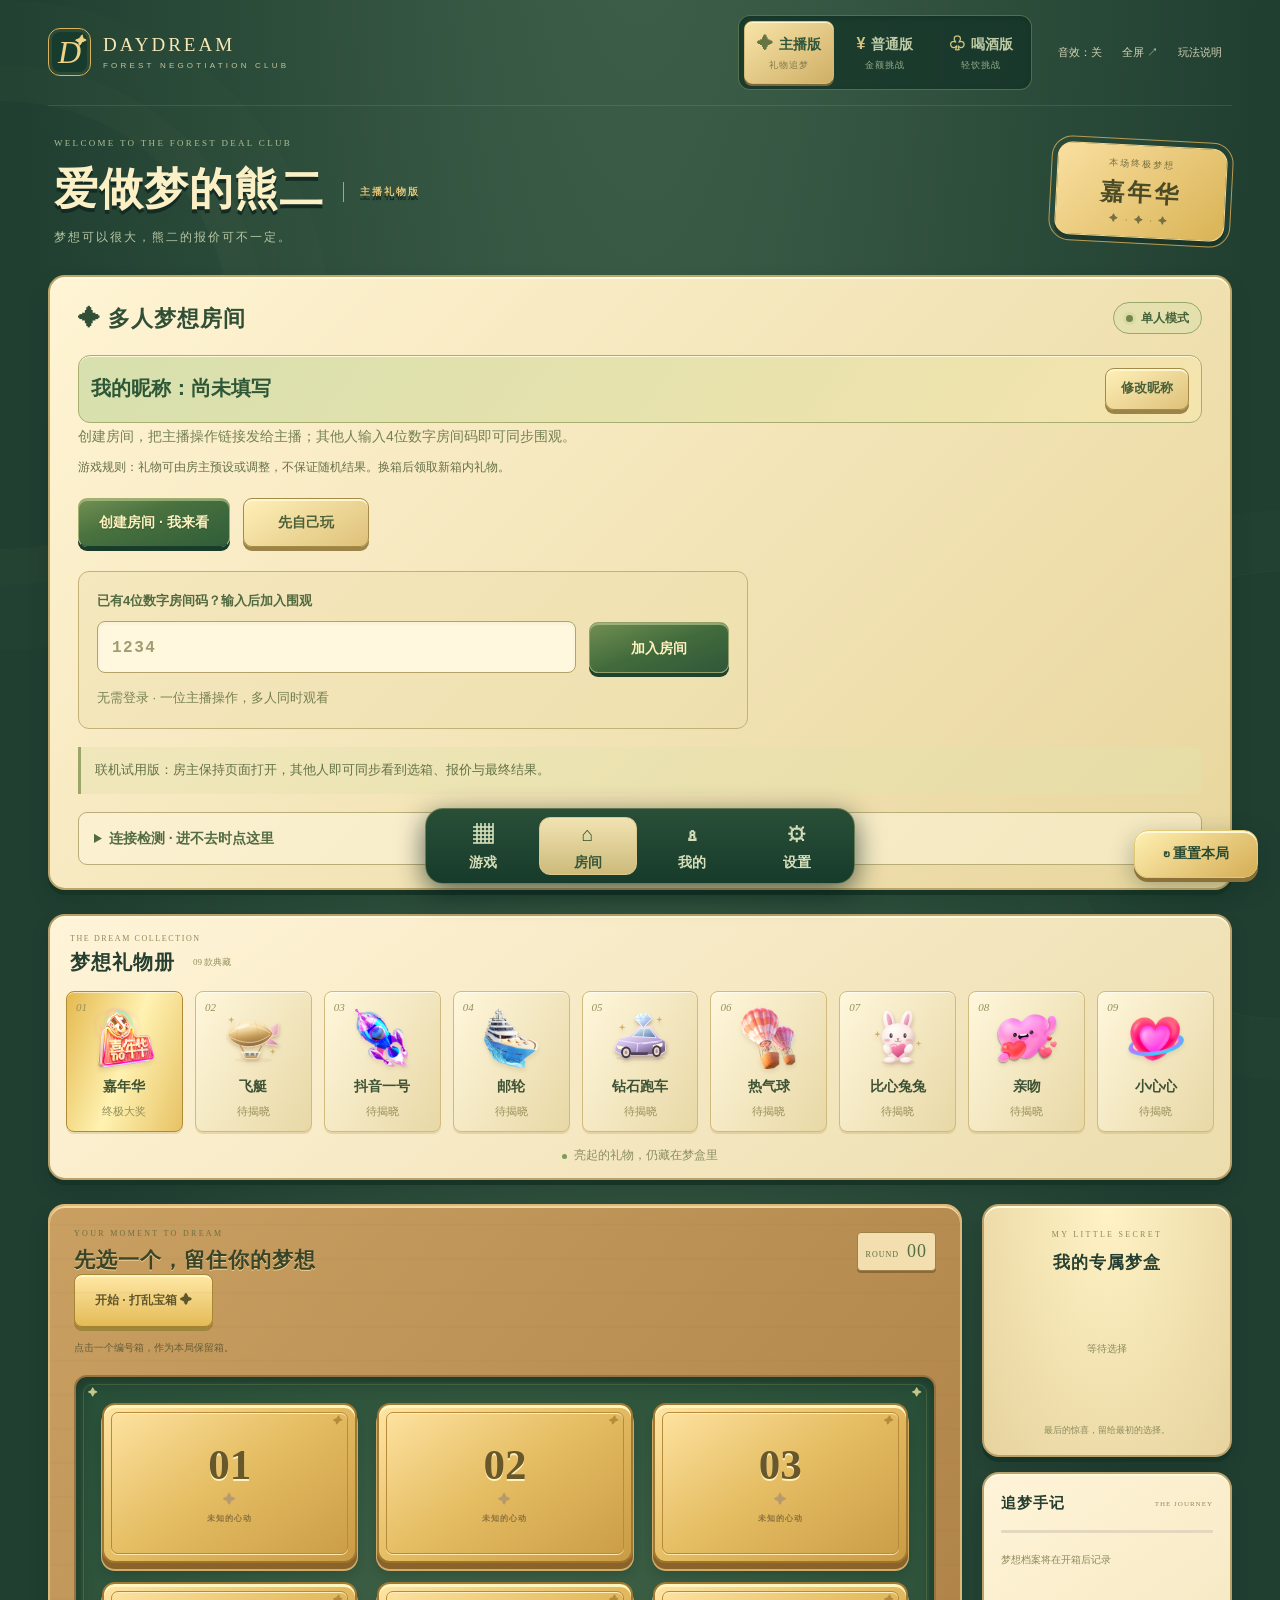
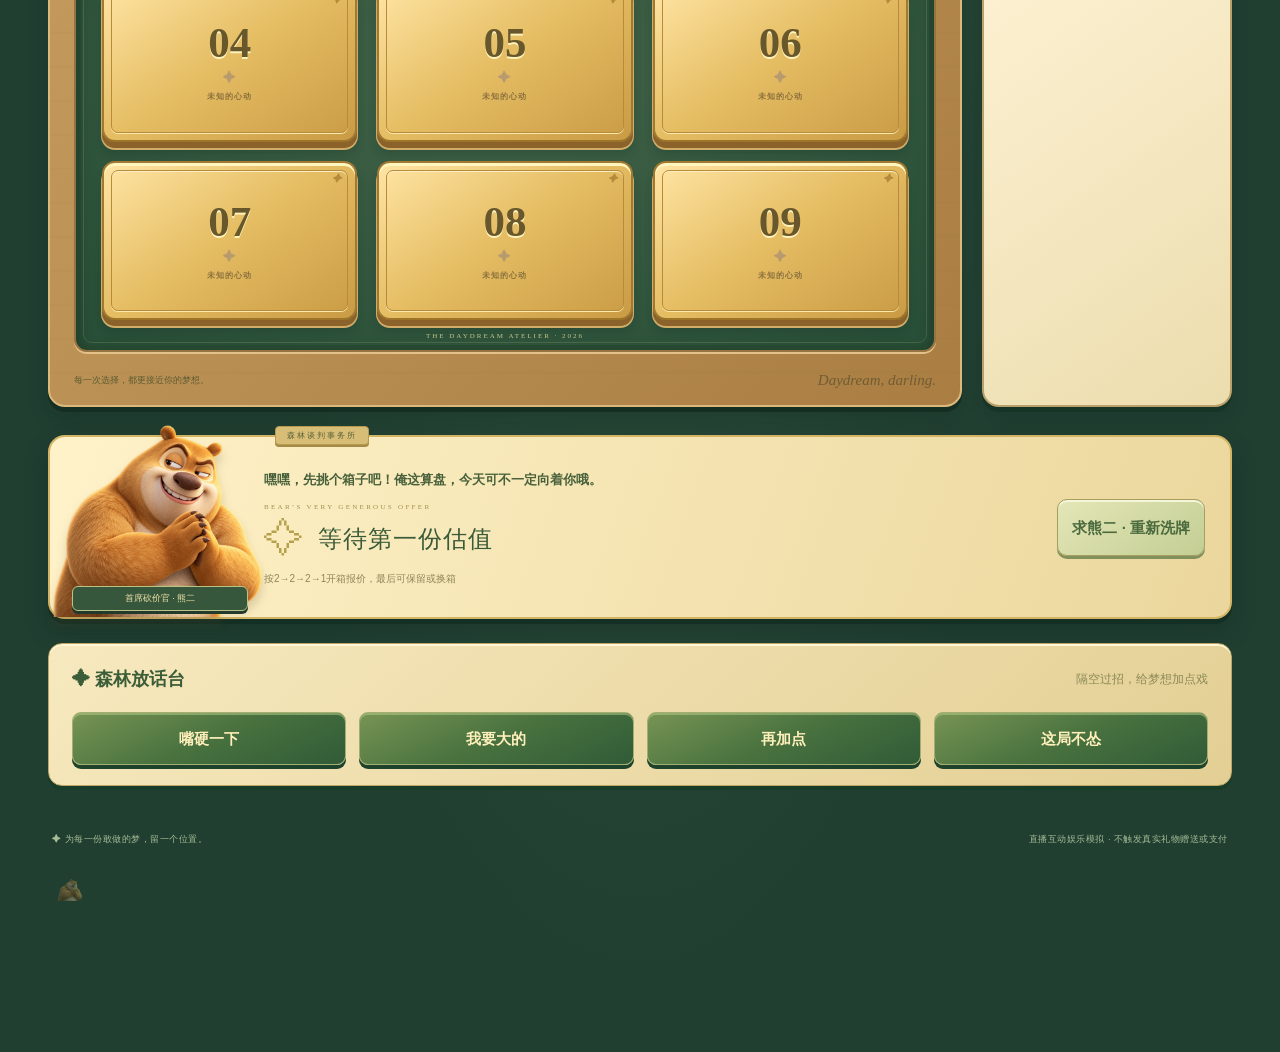
==== index.html @ 9af5a116 "Add approved player handoff and stable invitation entries" ====
<!doctype html>
<html lang="zh-CN">
<head><meta charset="utf-8"><meta name="viewport" content="width=device-width,initial-scale=1,viewport-fit=cover"><meta name="theme-color" content="#203f31"><meta name="referrer" content="no-referrer"><title>爱做梦的熊二 · 三种玩法</title><link rel="stylesheet" href="style.css"><link rel="stylesheet" href="mobile.css"><link rel="stylesheet" href="layout.css?v=20261022-strip"><link rel="stylesheet" href="room.css?v=20261023-seats"><link rel="stylesheet" href="owner.css?v=20261023-seats"><link rel="stylesheet" href="quote-popup.css?v=20261023-seats"><link rel="stylesheet" href="showtime.css?v=20261023-seats"><link rel="stylesheet" href="player-start.css?v=20261023-seats"><link rel="stylesheet" href="admin.css?v=20261023-seats"><link rel="stylesheet" href="modes.css?v=20261023-seats"><link rel="stylesheet" href="theatre.css?v=20261023-seats"><link rel="stylesheet" href="counteroffer.css?v=20261023-seats"><link rel="stylesheet" href="reshuffle.css?v=20261023-seats"><link rel="stylesheet" href="numeric-start.css?v=20261023-seats"><link rel="stylesheet" href="mobile-pages.css?v=20261023-seats"><link rel="stylesheet" href="seat-switch.css?v=20261023-seats"></head>
<body>
<div class="ambient ambient-one"></div><div class="ambient ambient-two"></div>
<main class="app">
<header class="topbar"><a class="brand" href="./" aria-label="爱做梦的熊二首页"><span class="brand-seal">D<span>✦</span></span><span>DAYDREAM<span class="brand-sub">FOREST NEGOTIATION CLUB</span></span></a><div class="top-note"><i></i> 主播专属 · 梦想正在发生</div><div class="mode-switch" role="group" aria-label="版本切换"><button type="button" data-mode="gift" aria-pressed="true"><span>✦</span>主播版<small>礼物追梦</small></button><button type="button" data-mode="money" aria-pressed="false"><span>¥</span>普通版<small>金额挑战</small></button><button type="button" data-mode="drink" aria-pressed="false"><span>♧</span>喝酒版<small>轻饮挑战</small></button></div><nav class="tools" aria-label="游戏工具"><button id="sound" title="切换音效">音效：关</button><button id="fullscreen" title="进入全屏">全屏 ↗</button><button id="rules">玩法说明</button></nav></header>
<section class="heading"><div><p class="eyebrow">WELCOME TO THE FOREST DEAL CLUB</p><h1 id="gameTitle">爱做梦的熊二<span id="gameSubtitle">森林谈判事务所</span></h1><p class="subtitle" id="gameTagline">梦想可以很大，熊二的报价可不一定。</p></div><div class="session-stamp"><span id="topDreamLabel">本场终极梦想</span><strong id="topDream">嘉年华</strong><span class="stamp-stars">✦ · ✦ · ✦</span></div></section>
<section id="modeSetup" class="panel mode-setup" hidden aria-labelledby="modeSetupTitle"><div class="mode-setup-heading"><div><span class="eyebrow">BUILD YOUR NINE DREAMS</span><h2 id="modeSetupTitle">先设定，这一局的九种可能</h2></div><span class="mode-config-badge">自定义奖池</span></div><p id="modeSetupNote">设置最小值与最大值，自动生成九档数值；每一档都可以再调整。</p><div class="mode-range"><label for="modeMin">最小值<input id="modeMin" type="number" inputmode="decimal" min="0" step="any" value="1"></label><label for="modeMax">最大值<input id="modeMax" type="number" inputmode="decimal" min="0" step="any" value="100"></label><button id="generateValues" class="secondary" type="button">自动生成九个数 ↗</button></div><div id="modeValues" class="mode-values" aria-label="九档可编辑数值"></div><div class="mode-setup-bottom"><p class="mode-drink-note">轻饮挑战仅限成年人自愿参与，可随时跳过，也可用水、茶或其他无酒精饮品替代。请按自身情况设置适量数值。</p><button id="applyValues" class="enamel" type="button">确认使用这组数值 ✦</button></div><p id="modeFeedback" role="status" aria-live="polite"></p></section>
<section id="roomPanel" class="panel room-panel" aria-label="多人互动房间">
 <div class="room-header"><h2>✦ 多人梦想房间</h2><span id="roomStatus" role="status">单人模式</span></div>
 <p id="roomIntro">创建房间，把主播操作链接发给主播；其他人输入4位数字房间码即可同步围观。</p><p class="room-config-rule">游戏规则：礼物可由房主预设或调整，不保证随机结果。换箱后领取新箱内礼物。</p>
 <strong id="roomCode" aria-label="房间码"></strong><span id="roomCount" aria-live="polite"></span>
 <div class="room-actions"><button id="createRoom" type="button">创建房间 · 我来看</button><button id="soloMode" type="button">先自己玩</button><button id="reconnectRoom" type="button" hidden>重新连接</button><button id="leaveRoom" type="button" hidden>离开房间</button></div>
 <div id="joinArea" class="room-join"><label for="joinCode">已有4位数字房间码？输入后加入围观<input id="joinCode" inputmode="numeric" pattern="[0-9]{4}" placeholder="1234" autocomplete="off" spellcheck="false" maxlength="4"></label><button id="joinRoom" type="button">加入房间</button><small>无需登录 · 一位主播操作，多人同时观看</small></div>
 <div id="roomLinkArea" hidden><label for="roomLink">主播操作链接 · 只发给负责开箱的主播<input id="roomLink" readonly aria-label="主播操作链接"></label><button id="copyPlayer" type="button">复制主播链接</button></div>
 <div id="watchLinkArea" hidden><label for="watchLink">围观链接 · 可分享给多个人<input id="watchLink" readonly aria-label="围观链接"></label><button id="copyWatch" type="button">复制围观链接</button></div>
 <p id="roomNotice" aria-live="polite">联机试用版：房主保持页面打开，其他人即可同步看到选箱、报价与最终结果。</p>
</section>
<aside class="prize-panel panel prize-strip"><div class="panel-heading"><span class="eyebrow">THE DREAM COLLECTION</span><h2><span id="collectionTitle" class="collection-title">梦想礼物册</span><span>09 款典藏</span></h2></div><div id="prizes" class="prizes" aria-label="剩余礼物"></div><div class="prize-foot"><span class="legend-dot"></span> 亮起的礼物，仍藏在梦盒里</div></aside>
<div class="game-layout">
<section class="stage panel"><div class="stage-top"><div><span class="eyebrow">YOUR MOMENT TO DREAM</span><h2 id="phase">先选一只，属于你的梦盒</h2></div><span class="round-badge">ROUND <b id="round">01</b></span></div><p id="hint" class="stage-hint" aria-live="polite">九只梦盒，九份未知。凭直觉，留下你的幸运号码。</p><div class="box-tray"><div class="tray-corner tl">✦</div><div class="tray-corner tr">✦</div><div id="boxes" class="boxes" aria-label="九只梦想盒"></div><span class="tray-label">THE DAYDREAM ATELIER · 2026</span></div><div class="stage-bottom"><span>每一次选择，都更接近你的梦想。</span><span class="stage-signature">Daydream, darling.</span></div></section>
<aside class="right-column"><section class="keepsake panel"><span class="eyebrow">MY LITTLE SECRET</span><h2>我的专属梦盒</h2><div id="myBox" class="my-box"><span class="empty-monogram">?</span><span>等待你的第一份直觉</span></div><p>最后的惊喜，留给最初的选择。</p></section><section class="journal panel"><div class="journal-title"><h2>追梦手记</h2><span>THE JOURNEY</span></div><progress id="progress" max="7" value="0" aria-label="本局进度"></progress><ol id="history" class="history"><li class="empty-history">故事还没开始。<br>今天，幸运会偏爱谁？</li></ol></section></aside>
</div>
<section class="decision panel"><div class="negotiator"><img src="assets/bear-negotiator.png" alt="熊二谈判官"><span class="bear-badge">首席砍价官 · 熊二</span></div><div class="offer-copy"><div id="bearLine" class="bear-line">嘿嘿，先挑个箱子，俺给你估个“实在价”！</div><span class="eyebrow">BEAR’S VERY GENEROUS OFFER</span><div id="offer" class="offer">梦想，暂未估值</div><p id="offerNote">每轮开盒后，将收到一份礼物估值。接受，或继续追梦？</p></div><div class="decision-actions"><button id="accept" class="enamel">接受估值 · 终止追梦 <span>↗</span></button><button id="continue" class="secondary">继续追梦 <span>→</span></button><button id="reveal" class="enamel" hidden>揭晓我的梦盒 ✦</button><button id="swap" class="secondary" hidden>换成另一箱 · 立即开箱</button><button id="viewQuote" class="secondary" hidden>查看本轮报价</button></div></section>
<footer class="footer"><span>✦ 为每一份敢做的梦，留一个位置。</span><span>直播互动娱乐模拟 · 不触发真实礼物赠送或支付</span></footer><div class="admin-foot"><button id="adminEntry" class="admin-entry" type="button" title="熊二管理员入口" aria-label="熊二管理员入口"><img src="assets/bear-negotiator.png" alt=""><span aria-hidden="true">⚙</span></button></div>
</main><button id="reset" class="reset quick-reset" type="button" title="重新洗牌并清空本局进度">↻ 重置本局</button><dialog id="modal"><button id="closeModal" class="close-modal" aria-label="关闭">×</button><span class="eyebrow">THE DAYDREAM CLUB</span><h2 id="modalTitle">玩法说明</h2><div id="modalBody"></div></dialog><dialog id="quoteDialog" aria-labelledby="quoteDialogTitle"><button id="closeQuote" class="close-quote" type="button" aria-label="暂时收起报价">×</button><div class="quote-popup-header"><span class="eyebrow">THE FOREST DEAL</span><h2 id="quoteDialogTitle">熊二的本轮报价</h2></div><div id="quotePublic"><img id="quoteBear" src="assets/bear-negotiator.png" alt="熊二谈判官"><p id="quoteBearLine"></p><div id="quotePopupGift"></div><p id="quoteAudience"></p><div class="quote-popup-actions"><button id="popupAccept" class="enamel" type="button">接受报价 · 本局成交</button><button id="popupContinue" class="secondary" type="button">拒绝报价 · 继续追梦</button></div></div><div id="quotePrivate" hidden></div><p id="quotePending" role="status" aria-live="polite"></p></dialog><script src="engine.js?v=20261023-seats"></script><script src="vendor/mqtt.min.js"></script><script src="room-core.js?v=20261023-seats"></script><script src="room-directory.js?v=20261023-seats"></script><script src="room.js?v=20261023-seats"></script><script src="owner.js?v=20261023-seats"></script><script src="quote-popup.js?v=20261023-seats"></script><script src="showtime.js?v=20261023-seats"></script><script src="player-start.js?v=20261023-seats"></script><script src="admin.js?v=20261023-seats"></script><script src="modes.js?v=20261023-seats"></script><script src="theatre.js?v=20261023-seats"></script><script src="counteroffer.js?v=20261023-seats"></script><script src="reshuffle.js?v=20261023-seats"></script><script src="mobile-pages.js?v=20261023-seats"></script><script src="numeric-start.js?v=20261023-seats"></script><script src="seat-switch.js?v=20261023-seats"></script><script src="app.js?v=20261023-seats"></script>
</body></html>
---- style.css ----
:root{--cream:#f4eee5;--ink:#4c392f;--muted:#9b8976;--wine:#834454;--gold:#b69562;--line:#d9c8b1;--serif:'Noto Serif SC','Songti SC',SimSun,serif}*{box-sizing:border-box}body{margin:0;background:radial-gradient(ellipse at 50% 0,#fffaf2,#f2eade 70%);color:var(--ink);font-family:'Microsoft YaHei',sans-serif;font-size:14px;min-height:100vh}button,a{-webkit-tap-highlight-color:transparent}button{font:inherit;cursor:pointer}button:disabled{cursor:default;opacity:.42}button:focus-visible,a:focus-visible{outline:3px solid #b9778a;outline-offset:5px}button[hidden],[hidden]{display:none!important}.ambient{position:fixed;width:450px;height:450px;border:1px solid #bfa17b12;border-radius:50%;pointer-events:none;z-index:-1}.ambient-one{left:-220px;top:100px;box-shadow:0 0 0 35px #bfa17b05,0 0 0 100px #bfa17b04}.ambient-two{right:-230px;bottom:-120px;box-shadow:0 0 0 60px #bfa17b06}.app{max-width:1600px;margin:auto;padding:0 48px}.topbar{height:91px;display:flex;align-items:center;border-bottom:1px solid #c7b59b66;gap:25px}.brand{display:flex;gap:12px;align-items:center;text-decoration:none;color:var(--ink);font-family:Georgia,serif;font-size:19px;letter-spacing:3px}.brand-seal{position:relative;display:grid;place-items:center;width:43px;height:48px;border:1px solid var(--gold);border-radius:23px 23px 5px 5px;font-size:32px;font-style:italic;letter-spacing:0;color:#936f43}.brand-seal span{position:absolute;font-size:12px;right:4px;top:5px}.brand-sub{display:block;letter-spacing:3.2px;font:8px Arial;margin-top:5px}.top-note{margin-left:auto;font-size:11px;letter-spacing:1px;color:#988571}.top-note i{display:inline-block;width:5px;height:5px;border-radius:50%;background:#986553;margin-right:6px;box-shadow:0 0 0 4px #9865530b}.tools{display:flex;gap:6px;margin-left:22px}.tools button{border:0;background:transparent;color:#887763;font-size:11px;padding:8px 10px}.tools button:hover{background:#e8dbca;border-radius:5px}.heading{display:flex;justify-content:space-between;align-items:center;padding:32px 6px 29px}.eyebrow{display:block;font:9px Georgia,serif;letter-spacing:2.3px;color:#a58b68;margin:0 0 12px}h1,h2,p{margin-top:0}h1{font:500 44px var(--serif);letter-spacing:4px;margin:0 0 10px}h1>span{display:inline-block;vertical-align:middle;letter-spacing:2px;font:10px 'Microsoft YaHei',sans-serif;color:#986b57;border-left:1px solid #c8ac89;padding:3px 0 3px 16px;margin-left:19px}.subtitle{color:#998573;font-size:12px;letter-spacing:2px;margin:0}.session-stamp{border:1px solid #cbb48f;outline:1px solid #dac6a7;outline-offset:5px;min-width:170px;padding:12px 25px;text-align:center;border-radius:70px 70px 10px 10px;background:linear-gradient(135deg,#fff8e9,#ecdfca)}.session-stamp>span{display:block;font-size:9px;letter-spacing:2px;color:#9c8057}.session-stamp strong{display:block;font:500 24px var(--serif);margin:6px 0;color:#7f5a32;letter-spacing:7px}.session-stamp .stamp-stars{font-size:9px}.game-layout{display:grid;grid-template-columns:245px minmax(480px,1fr) 239px;gap:20px}.panel{border:1px solid var(--line);border-radius:14px;background:linear-gradient(145deg,#fffaf2dd,#f6ecdfcc);box-shadow:inset 0 1px 0 #fff,0 5px 20px #77533407}.panel-heading{padding:23px 20px 15px}.panel-heading .eyebrow{font-size:8px;letter-spacing:1.6px;margin-bottom:10px}h2{font:500 18px var(--serif);letter-spacing:1px;margin-bottom:0}.panel-heading h2{display:flex;justify-content:space-between;align-items:center}.panel-heading h2 span{font:9px 'Microsoft YaHei';letter-spacing:0;color:#a38c70}.prizes{padding:0 11px;display:grid;gap:5px}.prize{position:relative;display:flex;align-items:center;gap:9px;min-height:49px;border:1px solid #e2d2bd;border-radius:8px;padding:5px 10px;background:linear-gradient(120deg,#fffaf1,#f2e5d3);box-shadow:inset 0 1px #fff,0 2px 0 #d7c5ac55;transition:opacity .3s,filter .3s}.prize:first-child{border-color:#c3a06b;background:linear-gradient(110deg,#f5e7ca,#fffae9,#e6cf9f)}.prize-rank{font:italic 12px Georgia;color:#af9164;min-width:13px}.prize-icon{width:34px;height:34px;display:grid;place-items:center;font-size:27px}.prize img{width:39px;height:39px;object-fit:contain;filter:drop-shadow(0 3px 2px #76562e22)}.prize-name{font-size:12px;font-weight:500;flex:1}.prize-value{font-size:9px;color:#ac9472}.prize.eliminated,.prize.opened{opacity:.3;filter:grayscale(1);box-shadow:none}.prize.eliminated:after{content:'';position:absolute;left:15px;right:15px;height:1px;background:#ad9580}.prize-foot{font-size:9px;color:#a28c73;text-align:center;padding:18px 6px}.legend-dot{display:inline-block;width:5px;height:5px;border-radius:50%;background:#bda16e;margin-right:4px}.stage{padding:23px 24px 16px;position:relative;background:linear-gradient(135deg,#f5ebdc,#e8d6bd);box-shadow:inset 0 2px 0 #fff,0 5px 0 #d4bfa3,0 13px 30px #7650330b}.stage-top{display:flex;justify-content:space-between;gap:10px;align-items:center}.stage-top .eyebrow{font-size:8px;margin-bottom:8px}.stage-top h2{font-size:21px}.round-badge{font:8px Georgia;letter-spacing:1px;padding:8px;border:1px solid #c8b08b;border-radius:4px;color:#a08052;white-space:nowrap;background:#f6e9d4}.round-badge b{font-size:18px;margin-left:5px;font-weight:400}.stage-hint{font-size:10px;line-height:1.7;color:#a18a6c;margin:12px 0 18px;min-height:18px}.box-tray{position:relative;padding:26px 26px 30px;border-radius:13px;border:1px solid #d2b995;background:radial-gradient(ellipse at 50% 30%,#f8eddd,#e2cbaa);box-shadow:inset 0 5px 12px #89663f1e,inset 0 -1px 0 #fff9,0 1px 0 #fffc}.box-tray:before{content:'';position:absolute;inset:7px;border:1px solid #b99a6d35;border-radius:9px;pointer-events:none}.tray-corner{position:absolute;top:10px;color:#bc9d6f;font-size:10px}.tl{left:12px}.tr{right:12px}.boxes{display:grid;grid-template-columns:repeat(3,1fr);gap:19px 20px}.box{position:relative;isolation:isolate;aspect-ratio:1.12;min-height:115px;border:1px solid #b99b73;border-bottom-color:#a77f56;border-radius:12px;background:linear-gradient(145deg,#fff5e1 0%,#eddbbc 46%,#ddc297 100%);box-shadow:0 5px 0 #b7976f,0 6px 0 1px #c7ad89,0 9px 9px #77522a1e,inset 0 2px 0 #fff9;display:flex;flex-direction:column;align-items:center;justify-content:center;gap:6px;color:#8b6943;transition:transform .18s,box-shadow .18s,filter .18s;overflow:visible}.box:before{content:'';position:absolute;inset:7px;border:1px solid #c4a778;border-radius:7px;box-shadow:inset 0 1px 0 #fff9,0 1px 0 #fff9;pointer-events:none}.box:after{content:'D';position:absolute;top:10px;right:13px;font:italic 10px Georgia;color:#bb9b6b}.box:hover:not(:disabled){transform:translateY(-4px);filter:brightness(1.035);box-shadow:0 9px 0 #b7976f,0 10px 0 1px #c7ad89,0 14px 15px #77522a24,inset 0 2px 0 #fff9}.box-number{font:italic 43px Georgia,serif;text-shadow:0 1px 0 #fff;line-height:1}.box-name{font-size:8px;letter-spacing:2px;text-transform:uppercase}.box-icon{font-size:35px;line-height:1}.box img{height:55px;width:65px;object-fit:contain}.box.selected{background:linear-gradient(145deg,#b27b87,#8c4c5e 45%,#6e3447);color:#f5dfb9;border-color:#8d5a5d;box-shadow:0 5px 0 #592d3a,0 6px 0 1px #bc9c70,0 10px 15px #64323a25,inset 0 1px 0 #e7b5ad}.box.selected:before{border-color:#d3aa8070}.box.selected:after{color:#e5c297}.box.selected .box-number{text-shadow:0 1px 2px #572232}.box.opened,.box.eliminated{opacity:.52;background:#e8d8c0;box-shadow:inset 0 3px 8px #8e6b4620;border-color:#c4ae8e;transform:translateY(4px)}.box.opened .box-number{font-size:20px}.box.opened .box-name{font-size:10px;letter-spacing:0}.tray-label{position:absolute;bottom:10px;left:0;right:0;text-align:center;font:7px Georgia;letter-spacing:2px;color:#ad8f63}.stage-bottom{display:flex;justify-content:space-between;align-items:center;margin-top:20px;font-size:9px;color:#a48c6b;gap:10px}.stage-signature{font:italic 15px Georgia;color:#9d7854}.right-column{display:flex;flex-direction:column;gap:15px}.keepsake{text-align:center;padding:24px 13px 18px;background:radial-gradient(ellipse at top,#fffaf2,#efe0cb)}.keepsake .eyebrow{font-size:8px}.keepsake h2{font-size:17px}.my-box{min-height:150px;display:flex;flex-direction:column;align-items:center;justify-content:center;gap:10px;font-size:10px;color:#a68a67}.empty-monogram{display:grid;place-items:center;width:74px;height:85px;border-radius:40px 40px 8px 8px;border:1px solid #c7ab81;outline:1px solid #dac6a9;outline-offset:5px;font:italic 41px Georgia;color:#b59770;background:linear-gradient(#fff7e8,#ecdabc);box-shadow:0 5px 12px #76502e0c}.my-box .box-number{font-size:43px;color:var(--wine)}.my-box img{width:80px;height:80px;object-fit:contain}.keepsake p{font-size:9px;color:#a28c73;margin:0}.journal{padding:20px 17px;flex:1;min-height:180px}.journal-title{display:flex;align-items:center;justify-content:space-between}.journal-title h2{font-size:15px}.journal-title>span{font:7px Georgia;letter-spacing:1px;color:#b19877}progress{width:100%;height:3px;border:0;border-radius:4px;appearance:none;margin:17px 0;background:#e5d6bf}progress::-webkit-progress-bar{background:#e5d6bf;border-radius:4px}progress::-webkit-progress-value{background:#a16a73;border-radius:4px}.history{list-style:none;padding:0;margin:0;max-height:160px;overflow:auto;font-size:10px;color:#92795e;line-height:1.8}.history li+li{border-top:1px solid #ddcbb555;padding-top:5px;margin-top:5px}.empty-history{color:#b09a7d;line-height:2.2}.reset{background:transparent;border:0;color:#9b8469;font-size:10px;padding:3px}.decision{display:flex;justify-content:space-between;align-items:center;gap:20px;margin-top:25px;padding:24px 29px;border-radius:12px;background:linear-gradient(110deg,#fffaf3,#f4e7d6);position:relative}.decision:before{content:'✦';position:absolute;top:-9px;left:33px;color:#b69b71;font-size:15px;background:#f7efe3;padding:0 9px}.decision .eyebrow{font-size:8px;margin-bottom:8px}.offer{font:500 24px var(--serif);letter-spacing:1px;color:#754a4b}.offer-copy p{font-size:10px;color:#a28b70;margin:9px 0 0}.decision-actions{display:flex;align-items:center;gap:13px}.enamel{position:relative;min-width:224px;padding:17px 20px;border:1px solid #b28e6c;border-bottom-color:#6e3946;border-radius:8px;background:linear-gradient(165deg,#ae7581,#8d4d5e 35%,#74394c 85%,#633042);box-shadow:0 4px 0 #572c38,0 5px 0 1px #c2a27b,0 8px 12px #5f303c1a,inset 0 1px 0 #f4cdb499;color:#fff0d9;text-shadow:0 1px 2px #48203233;font-size:12px;letter-spacing:1px;transition:transform .15s}.enamel:before{content:'';position:absolute;inset:3px;border:1px solid #e9c1a333;border-radius:5px;pointer-events:none}.enamel span,.secondary span{margin-left:15px}.enamel:hover:not(:disabled){filter:brightness(1.06);transform:translateY(-1px)}.enamel:active:not(:disabled){transform:translateY(3px);box-shadow:0 1px 0 #572c38}.secondary{padding:17px 20px;border:1px solid #c9af8b;border-radius:8px;background:linear-gradient(#fff9ed,#ecddc8);color:#8c6f4d;font-size:12px;box-shadow:0 3px 0 #d1b999,inset 0 1px #fff}.secondary:hover:not(:disabled){background:#fff6e6}.footer{display:flex;justify-content:space-between;padding:23px 4px;color:#ae9b85;font-size:9px;letter-spacing:.5px}dialog{border:1px solid #d1b99a;border-radius:14px;background:#fbf4e9;color:var(--ink);width:min(560px,90vw);padding:40px;box-shadow:0 20px 80px #35251d33;line-height:1.9}dialog::backdrop{background:#372b2566;backdrop-filter:blur(7px)}dialog h2{font-size:27px;margin-bottom:22px}#modalBody{color:#8d765f;font-size:13px}.close-modal{position:absolute;right:17px;top:12px;border:0;background:none;font-size:27px;color:#a28b72}.is-offer{box-shadow:0 0 0 2px #bd956466,0 8px 30px #94704311}body[data-phase='offer'] .decision{border-color:#b38e5b}.gift-image{object-fit:contain}.offer img{width:45px;height:45px;vertical-align:middle;margin-right:10px}.offer small{font:12px 'Microsoft YaHei';color:#a48c70}.history img{width:22px;height:22px;vertical-align:middle}.my-box strong{font:500 22px var(--serif);color:#814556}
@media(min-width:1600px){.app{padding:0 55px}.game-layout{grid-template-columns:260px minmax(500px,1fr) 260px}.box{min-height:135px}.prize{min-height:55px}.stage-hint{margin-bottom:22px}.box-tray{padding:30px}.boxes{gap:22px}.prize img{width:44px;height:44px}.stage-top h2{font-size:23px}}
@media(max-width:1200px){.app{padding:0 24px}.game-layout{grid-template-columns:205px minmax(400px,1fr) 195px;gap:13px}.stage{padding:20px 17px 14px}.box-tray{padding:22px 17px 28px}.boxes{gap:15px 12px}.box{min-height:103px}.prize{padding:4px 7px;gap:5px}.prize-name{font-size:11px}.prize-value{font-size:8px}.prize-icon{width:28px;font-size:24px}.stage-top h2{font-size:18px}.heading{padding:27px 2px}.decision{padding:22px}.enamel{min-width:190px}.top-note{display:none}.tools{margin-left:auto}.prize img{width:31px;height:31px}}
@media(max-width:950px){.game-layout{grid-template-columns:200px minmax(0,1fr)}.right-column{grid-column:1/-1;display:grid;grid-template-columns:1fr 1fr;gap:15px}.keepsake{padding:16px}.my-box{min-height:100px}.journal{min-height:0}.reset{grid-column:1/-1}.decision{margin-top:18px}.decision-actions{flex-direction:column;align-items:stretch;min-width:185px;gap:10px}.enamel,.secondary{padding:13px}.stage-signature{display:none}.prize{min-height:47px}.footer{gap:15px}.topbar{height:76px}.heading h1{font-size:36px}.box{min-height:115px}}
@media(max-width:640px){.app{padding:0 14px}.topbar{height:69px;gap:10px}.brand{font-size:13px;letter-spacing:2px;gap:8px}.brand-sub{font-size:6px;letter-spacing:2px}.brand-seal{width:31px;height:37px;font-size:24px}.tools{gap:0}.tools button{font-size:9px;padding:7px}.tools #sound{display:none}.heading{padding:25px 2px 22px}.heading h1{font-size:30px;letter-spacing:2px}.heading h1 span{font-size:8px;margin-left:10px;padding-left:10px;letter-spacing:1px}.heading .eyebrow{font-size:7px;letter-spacing:1.5px}.subtitle{font-size:10px;letter-spacing:1px}.session-stamp{display:none}.game-layout{display:flex;flex-direction:column;gap:16px}.stage{order:0;padding:20px 15px 14px}.stage-top h2{font-size:18px}.stage-hint{font-size:9px;margin-bottom:15px}.box-tray{padding:22px 17px 28px}.boxes{gap:18px 14px}.box{min-height:96px}.box-number{font-size:37px}.box-name{font-size:7px;letter-spacing:1px}.stage-bottom{font-size:8px;margin-top:17px}.prize-panel{order:2}.panel-heading{padding:18px}.prizes{grid-template-columns:repeat(3,1fr);gap:7px;padding:0 12px}.prize{flex-direction:column;gap:3px;padding:10px 3px;min-height:105px}.prize-rank{position:absolute;top:6px;left:7px;font-size:9px}.prize-name{flex:0;font-size:10px}.prize-icon{width:34px;height:34px}.prize img{width:40px;height:40px}.prize-foot{padding:13px}.right-column{order:1;display:grid;grid-template-columns:1fr 1fr;gap:11px}.keepsake{padding:17px 9px}.keepsake h2{font-size:14px}.keepsake p{font-size:8px}.my-box{min-height:114px}.empty-monogram{width:55px;height:64px;font-size:30px}.journal{padding:17px 12px}.journal-title>span{display:none}.history{max-height:110px;font-size:9px}.reset{padding:5px}.decision{padding:21px 17px;flex-direction:column;align-items:stretch;gap:18px;margin-top:16px}.decision-actions{flex-direction:row;gap:10px;min-width:0}.enamel{min-width:0;flex:1;font-size:10px;padding:15px 8px}.secondary{font-size:10px;padding:15px 12px}.enamel span,.secondary span{margin-left:4px}.offer{font-size:23px}.offer-copy p{font-size:9px;line-height:1.8}.footer{font-size:8px;flex-direction:column;text-align:center;gap:8px;padding:21px 0}.panel{border-radius:11px}dialog{padding:32px 24px}}
@media(prefers-reduced-motion:reduce){*{animation:none!important;transition:none!important;scroll-behavior:auto!important}}
.gift-art{width:42px;height:42px;object-fit:contain;filter:drop-shadow(0 4px 3px #79543225)}#offer{display:flex;align-items:center;gap:13px;min-height:47px}#offer img{width:66px;height:66px;max-width:80px;max-height:80px;margin:-9px 0}#offer strong{font-weight:500}.waiting-star{font:40px Georgia;color:#b99b6c}img.box-icon{width:65px;height:52px;object-fit:contain;filter:drop-shadow(0 3px 3px #76513328)}.box>.box-icon:not(img){font-size:13px;color:#b79a6d;height:15px;line-height:15px}.box.selected>.box-icon:not(img){color:#e4be88}.box.opened .box-number{font-size:15px;position:absolute;top:13px;left:14px;color:#a68a67}.box.opened{opacity:.72}.box:disabled:not(.opened):not(.selected){opacity:.72}.box.selected:disabled{opacity:1}.my-box>strong{display:grid;place-items:center;width:78px;height:86px;background:linear-gradient(145deg,#b57e88,#8b4b5d 48%,#6a3143);color:#f8dfb9;border:1px solid #b28d68;border-radius:10px;font:italic 38px Georgia;box-shadow:0 4px 0 #5d303a,0 5px 0 1px #b69870,0 9px 16px #74433218;outline:1px solid #e2bd9044;outline-offset:-6px}.history li{display:flex;flex-direction:column;gap:1px}.history li>span{font-size:9px;color:#b0997c}.history li>strong{font-weight:500;color:#875b5b}.reveal-gift{text-align:center}.reveal-gift .gift-art{width:150px;height:150px}.reveal-gift h3{font:24px var(--serif);color:#824454}.primary{padding:12px 22px;background:var(--wine);color:#fff0da;border:1px solid #aa8364;border-radius:7px}.box.revealing{animation:box-reveal .55s ease both}.confetti{position:fixed;top:-20px;width:8px;height:13px;z-index:100;pointer-events:none;animation:confetti-fall 2.8s ease-in both}@keyframes box-reveal{0%{transform:translateY(0) rotate(0)}25%{transform:translateY(-5px) rotate(-3deg)}55%{transform:translateY(-8px) rotate(3deg);filter:brightness(1.15)}100%{transform:translateY(-5px) rotate(0);filter:brightness(1.6)}}@keyframes confetti-fall{to{transform:translateY(110vh) rotate(650deg);opacity:0}}body[data-phase='ended'] .decision{background:linear-gradient(110deg,#fcf0da,#f2dfbd);border-color:#c0a06b}body[data-phase='offer'] #offer{color:#8c4058}body[data-phase='offer'] .decision:after{content:'一份新的心动提案';position:absolute;top:16px;right:24px;font-size:8px;letter-spacing:2px;color:#b0926b}.decision-actions:empty{display:none}@media(max-width:640px){#offer img{width:54px;height:54px}body[data-phase='offer'] .decision:after{display:none}.my-box>strong{width:63px;height:70px;font-size:33px}}
/* Forest negotiation club: carved timber, pine enamel and warm brass. */
:root{--cream:#f8edce;--ink:#263f31;--muted:#829078;--wine:#27553e;--gold:#c39b43;--line:#c1aa6e;--serif:'Microsoft YaHei',sans-serif}body{background:radial-gradient(ellipse at 50% -20%,#41634b,#203f31 70%);color:#263f31}.app{max-width:1640px}.topbar{border-bottom-color:#d4c49426}.brand{color:#f6e8b7}.brand-seal{border-color:#d8b25e;color:#f1d383;border-radius:12px;background:#173b2d;box-shadow:inset 0 0 0 3px #c5aa6622}.brand-sub{color:#c3c49a}.top-note{color:#ccd0ad}.top-note i{background:#edc75f}.tools button{color:#d2d2b4}.tools button:hover{background:#5b7250}.heading{color:#fbefc6}.heading .eyebrow{color:#adbf93}.heading h1{font-weight:800;letter-spacing:2px;text-shadow:0 4px 0 #142b23}.heading h1 span{color:#e3c577;border-color:#9eae78;font-weight:600}.subtitle{color:#b7c7a4}.session-stamp{background:linear-gradient(135deg,#f9dfa0,#d9b355);border-color:#f6d991;outline-color:#b99b54;transform:rotate(3deg);box-shadow:0 5px 0 #152e2288;border-radius:15px}.session-stamp strong{color:#4b4c27;font-weight:800;letter-spacing:3px}.session-stamp>span{color:#777040}.panel{background:linear-gradient(145deg,#fff4d8,#ecddae);border:2px solid #baa16c;border-radius:17px;box-shadow:inset 0 2px 0 #fffbdf,0 5px 0 #163526,0 9px 17px #0d251c33}.panel .eyebrow{color:#8b8c58}.panel-heading h2,h2{font-weight:700}.panel-heading h2 span{color:#91905d}.prize{border-color:#d0ba7d;background:linear-gradient(120deg,#fff7dc,#e8d8a6);box-shadow:inset 0 1px #fff9,0 2px 0 #c8b27466}.prize:first-child{background:linear-gradient(110deg,#e5b94e,#fff2b2,#e7c264);border-color:#b08a36}.prize-name{color:#3d5134;font-weight:700}.prize-rank,.prize-value{color:#96905b}.prize-foot{color:#8a8c62}.stage{background:linear-gradient(130deg,#c99f62,#aa7e43);border:2px solid #dbb87b;box-shadow:inset 0 2px 0 #f5d69b,0 5px 0 #142e22,0 12px 18px #112c2155}.stage:before{content:'';position:absolute;inset:0;border-radius:15px;pointer-events:none;background:repeating-linear-gradient(0deg,transparent 0,transparent 31px,#5f43110b 32px,transparent 34px)}.stage-top,.stage-hint,.stage-bottom{position:relative}.stage-top h2{color:#3a4528;text-shadow:0 1px #f2d399}.stage-top .eyebrow{color:#6d7143}.stage-hint{color:#655e37}.round-badge{color:#547043;background:#f3deb0;border:1px solid #9e8146;box-shadow:0 2px 0 #8b6a35}.box-tray{background:radial-gradient(ellipse at center,#426247,#274e37);border:2px solid #957442;box-shadow:inset 0 5px 15px #102a2588,inset 0 0 0 5px #294c32,0 2px 0 #e3c188}.box-tray:before{border-color:#b8bb7033}.tray-label,.tray-corner{color:#c4c78a}.stage-bottom{color:#5c5c31}.stage-signature{color:#705c32}.box{background:linear-gradient(145deg,#ffe5a4,#e5bd63 48%,#c99b45);border:2px solid #a27933;border-bottom-color:#9e7429;box-shadow:0 6px 0 #8c622b,0 7px 0 1px #cfad69,0 12px 10px #102e263d,inset 0 3px 0 #fff5be;border-radius:13px;color:#69562a}.box:before{inset:7px;border:1px solid #b88b3a;box-shadow:inset 0 1px 0 #ffeec0,0 1px 0 #ffe9ad}.box:after{content:'✦';color:#b48a3b}.box-number{font-style:normal;font-weight:700;color:#69572c;text-shadow:0 2px #fff2bb}.box-name{font-weight:700;color:#8a703d;letter-spacing:1px}.box:hover:not(:disabled){box-shadow:0 10px 0 #8c622b,0 11px 0 1px #cfad69,0 16px 13px #102e264d,inset 0 3px 0 #fff5be}.box.selected{background:linear-gradient(145deg,#6e9560,#3c6c48 45%,#234e39);border-color:#254b32;color:#ffedae;box-shadow:0 6px 0 #163d2c,0 7px 0 1px #9aab6e,0 12px 15px #10251f77,inset 0 2px 0 #a3ba75}.box.selected .box-number,.box.selected .box-name{color:#ffedb3}.box.selected:before{border-color:#b9cd7b66}.box.opened,.box.eliminated{background:#67825a;border-color:#263f2f;color:#d3d6ae;box-shadow:inset 0 4px 9px #12302655}.box.opened .box-name,.box.opened .box-number{color:#d3d6ae}.keepsake{background:radial-gradient(ellipse at top,#fff2c5,#e6d39e)}.my-box>strong{background:linear-gradient(145deg,#70965d,#3d704a 48%,#214b36);border:2px solid #a0ae6a;color:#ffebad;box-shadow:0 5px 0 #1b402d,0 6px 0 1px #bbab6b,0 10px 13px #31451f22;outline-color:#d0d18b55;font-style:normal;font-weight:800}.journal-title>span,.keepsake p,.my-box,.history{color:#8b895c}.history li>strong{color:#375c3e}.history li>span{color:#9b9469}progress::-webkit-progress-value{background:#4d7950}.reset{color:#c9d0a6}.decision{min-height:184px;padding:25px 25px 24px 214px;margin-top:28px;border:2px solid #d3b464;background:linear-gradient(110deg,#fff2c9,#ebd79d);border-radius:17px;box-shadow:0 5px 0 #142f23,0 12px 23px #10241d55;gap:15px}.decision:before{content:'森林谈判事务所';top:-11px;left:225px;background:#d8bd76;padding:3px 11px;border:1px solid #b69a50;border-radius:4px;font-size:8px;letter-spacing:2px;color:#5b6238;box-shadow:0 2px 0 #a58a48}.negotiator{position:absolute;bottom:0;left:10px;width:195px;height:219px;display:flex;align-items:flex-end;justify-content:center;pointer-events:none}.negotiator img{width:210px;height:220px;object-fit:contain;object-position:bottom;filter:drop-shadow(0 8px 5px #5c492633)}.bear-badge{position:absolute;bottom:6px;left:12px;right:7px;text-align:center;background:#36573c;color:#f2e4a9;border:1px solid #bcc284;border-radius:6px;padding:5px;font-size:9px;box-shadow:0 3px 0 #223a2b}.bear-line{font-size:13px;color:#48613b;font-weight:700;line-height:1.6;margin-bottom:12px;max-width:400px}.decision .eyebrow{font-size:7px;color:#a38f50;margin-bottom:5px}#offer{color:#3a5b39;font-weight:800}.offer-copy p{color:#8e8556}.enamel,.primary{background:linear-gradient(165deg,#739451,#4c733e 35%,#315c38 85%,#264c31);border:1px solid #b1b379;border-bottom-color:#173c29;box-shadow:0 5px 0 #183b29,0 6px 0 1px #a49d62,0 10px 13px #31482833,inset 0 2px 0 #c2d19a99;color:#fff3c3;text-shadow:0 1px 2px #153522;font-weight:700}.enamel:before{border-color:#e6edaa33}.enamel:active:not(:disabled){box-shadow:0 1px 0 #183b29}.secondary{background:linear-gradient(#ffe8a6,#e4ba56);border:1px solid #a58636;color:#60562b;box-shadow:0 4px 0 #a0853c,inset 0 2px #fff6c3;font-weight:700}.secondary:hover:not(:disabled){background:#ffedb1}.footer{color:#a7bb96}dialog{background:#fff0c8;border:2px solid #b69d61;color:#3c5135;box-shadow:0 20px 80px #0a251a88}#modalBody{color:#7c8052}.close-modal{color:#7c8052}.ambient{border-color:#e1e8b40a}.ambient-one{box-shadow:0 0 0 35px #c3d79003,0 0 0 100px #c3d79003}.ambient-two{box-shadow:0 0 0 60px #c3d79003}body[data-phase='offer'] .decision,body[data-phase='ended'] .decision{background:linear-gradient(110deg,#fff5d2,#eddb9c);border-color:#e8c969}body[data-phase='offer'] #offer{color:#355f3c}body[data-phase='offer'] .decision:after{color:#9e8a46}.legend-dot{background:#7d9b56}.empty-monogram{background:linear-gradient(#f7e6ae,#dac384);border-color:#b3a066;color:#a18e52}.waiting-star{color:#b6a14c}
@media(max-width:1200px){.decision{padding-left:180px}.negotiator{width:160px}.negotiator img{width:180px;height:200px}.decision:before{left:190px}.bear-line{font-size:11px}.enamel{min-width:175px}}@media(max-width:950px){.decision{padding-left:172px}.negotiator{width:155px}.negotiator img{width:177px;height:200px}.decision:before{left:185px}.offer{font-size:22px}.decision-actions{min-width:170px}}@media(max-width:640px){.heading h1{font-size:28px}.heading h1 span{font-size:7px;letter-spacing:0;margin-left:7px;padding-left:7px}.decision{padding:23px 16px 19px;gap:18px;min-height:250px}.offer-copy{padding-left:108px;min-height:126px}.negotiator{left:0;top:3px;bottom:auto;width:118px;height:150px}.negotiator img{width:140px;height:157px}.bear-badge{left:7px;right:-1px;bottom:-2px;font-size:7px;padding:4px}.bear-line{font-size:10px;margin-bottom:10px}.decision:before{left:auto;right:18px;font-size:7px}#offer{font-size:20px;gap:5px;min-height:35px}#offer img{width:43px;height:43px}.decision .eyebrow{font-size:5px;letter-spacing:1px}.offer-copy p{font-size:8px}.decision-actions{z-index:1}.enamel,.secondary{font-size:10px}.heading .eyebrow{font-size:6px}.subtitle{font-size:9px}.stage-top h2{font-size:17px}}
@media(max-width:640px){.app{display:flex;flex-direction:column;overflow:hidden}.topbar{order:0;flex-shrink:0}.heading{order:1}.game-layout{display:contents}.stage{order:2;margin-bottom:0}.decision{order:3;margin-top:22px;margin-bottom:18px}.right-column{order:4;margin-bottom:15px}.prize-panel{order:5}.footer{order:6}.tools button{min-height:44px;min-width:44px}.tools #sound{display:block}.brand{font-size:11px;letter-spacing:1px}.brand-sub{font-size:5px;letter-spacing:1.3px}.tools{gap:0}.tools button{font-size:8px;padding:5px}.topbar{gap:4px}.boxes{grid-template-columns:repeat(3,minmax(0,1fr));gap:17px 12px}.box{min-width:0;min-height:88px}.box-name{white-space:nowrap;font-size:7px}.box-number{font-size:34px}.stage,.decision,.prize-panel,.right-column{min-width:0;max-width:100%}.reset{min-height:44px}.close-modal{width:44px;height:44px;right:5px;top:5px}.enamel,.secondary{min-height:48px}.stage-top h2{font-size:16px}.round-badge{font-size:6px;padding:6px}.round-badge b{font-size:16px}.prize-foot{font-size:8px}}

/* Phone typography prioritizes readable live play over fitting one screen. */
@media(max-width:640px){body{font-size:14px}.heading .eyebrow{font-size:8px;line-height:1.6}.heading h1{font-size:29px}.heading h1 span{display:block;border-left:0;padding:0;margin:9px 0 0;font-size:13px;letter-spacing:1px}.subtitle{font-size:13px;line-height:1.8}.tools button{font-size:12px}.topbar{min-height:76px;height:auto}.brand{font-size:12px}.brand-sub{font-size:6px}.stage-top .eyebrow{font-size:8px;letter-spacing:1px}.stage-top h2{font-size:19px;line-height:1.55}.stage-top{align-items:flex-start}.round-badge{font-size:8px;margin-top:3px}.round-badge b{font-size:18px}.stage-hint{font-size:13px;line-height:1.85;margin:12px 0 18px;min-height:48px}.box-tray{padding:22px 11px 31px}.boxes{gap:18px 9px}.box{min-height:123px;aspect-ratio:auto;padding:15px 4px 12px;gap:9px}.box-number{font-size:35px}.box-name{font-size:12px;letter-spacing:0;line-height:1.5;white-space:normal}.box>.box-icon:not(img){height:14px;font-size:13px}.box.opened .box-name{font-size:12px}.box.opened .box-number{font-size:13px;left:10px;top:10px}.box.opened img.box-icon{width:55px;height:48px}.tray-label{font-size:8px;letter-spacing:1px;bottom:10px}.stage-bottom{font-size:12px;line-height:1.8}.decision{padding:25px 17px 20px;gap:20px}.offer-copy{padding-left:115px;min-height:185px}.negotiator{top:18px;width:123px;height:177px}.negotiator img{width:150px;height:180px}.bear-badge{font-size:10px;line-height:1.5;bottom:-6px;padding:5px 3px}.bear-line{font-size:13px;line-height:1.8;margin-bottom:14px;font-weight:700}.decision .eyebrow{font-size:8px;line-height:1.7;letter-spacing:.8px}.decision:before{font-size:9px}.offer-copy p{font-size:13px;line-height:1.8;margin-top:11px}#offer{font-size:22px;line-height:1.5;flex-wrap:wrap;gap:7px}#offer img{width:52px;height:52px;margin:0}.decision-actions{display:grid;grid-template-columns:1fr;gap:13px}.enamel,.secondary{font-size:14px;padding:16px;min-height:53px}.enamel span,.secondary span{margin-left:12px}.keepsake h2,.journal-title h2{font-size:17px}.keepsake .eyebrow{font-size:8px;line-height:1.7}.keepsake p{font-size:12px;line-height:1.8}.my-box{font-size:12px;line-height:1.7;min-height:133px}.history{font-size:12px;line-height:1.8;max-height:210px}.history li>span{font-size:11px}.history li>strong{font-size:13px}.journal{padding:18px 13px}.reset{font-size:13px}.panel-heading h2{font-size:20px}.panel-heading h2 span{font-size:12px}.prize{padding:13px 3px;min-height:125px;gap:5px}.prize-name{font-size:12px;line-height:1.6}.prize-value{font-size:11px}.prize-rank{font-size:11px}.prize-foot{font-size:11px;line-height:1.8}.footer{font-size:11px;line-height:1.8}#modalBody{font-size:14px;line-height:1.95}dialog h2{font-size:24px}.primary{font-size:14px;min-height:48px}}
#offer strong{overflow-wrap:anywhere;line-height:1.45}#offer{min-width:0}.offer-copy{min-width:0}@media(max-width:640px){#offer strong{font-size:18px}.box-tray{margin-top:20px}}
.counter-button{position:relative;min-height:49px;padding:14px 18px;border:1px solid #a88e4b;border-radius:8px;background:linear-gradient(150deg,#faf0c3,#d7c68b);box-shadow:0 4px 0 #998445,inset 0 2px 0 #fff9da;color:#49613b;font-size:12px;font-weight:700;white-space:nowrap;transition:transform .15s,filter .15s}.counter-button:hover:not(:disabled){filter:brightness(1.05);transform:translateY(-1px)}.counter-button:active:not(:disabled){transform:translateY(3px);box-shadow:0 1px 0 #998445}.counter-form{display:grid;grid-template-columns:minmax(0,1.7fr) minmax(0,1fr);gap:20px 16px;margin:25px 0 5px;padding:23px 20px;border:1px solid #cbb578;border-radius:12px;background:linear-gradient(140deg,#f4e4b7,#e5d3a0);box-shadow:inset 0 2px 7px #8d79451c,inset 0 -1px 0 #fff8}.counter-form label{display:flex;flex-direction:column;gap:9px;color:#45613e;font-size:14px;font-weight:700}.counter-form select,.counter-form input{width:100%;min-width:0;min-height:49px;border:1px solid #b2a06a;border-radius:7px;padding:10px 12px;background:#fff8df;color:#3f5938;font:15px 'Microsoft YaHei',sans-serif;box-shadow:inset 0 2px 4px #7a704515,0 1px 0 #fff8}.counter-form select:focus-visible,.counter-form input:focus-visible{outline:3px solid #6d8e4f;outline-offset:3px}.counter-form input[type=number]{font-variant-numeric:tabular-nums}.counter-form .enamel{grid-column:1/-1;min-height:50px;min-width:0;font-size:14px;margin:0 0 5px}.counter-form small,.counter-form .help,.counter-form .help-text{font-size:13px;line-height:1.85;font-weight:400;color:#7c8053}.counter-form>p,.counter-form .counter-help{grid-column:1/-1;font-size:13px;line-height:1.85;margin:0;color:#7c8053}#counterFeedback{font-size:14px;line-height:1.9;color:#47603b;padding:13px 15px;border-left:3px solid #99a362;border-radius:0 6px 6px 0;background:#e5e4b933;min-height:26px;margin:18px 0 0}#counterFeedback:empty{display:none}.counter-form:has(#counterFeedback) #counterFeedback{grid-column:1/-1}.decision-actions:has(#counter:not([hidden])){flex-wrap:wrap;justify-content:flex-end;max-width:510px}.decision-actions:has(#counter:not([hidden])) .enamel{flex-basis:100%}.counter-button:disabled{opacity:.45}
@media(max-width:1200px){.decision-actions:has(#counter:not([hidden])){max-width:330px}.counter-button{padding:12px 14px}}
@media(max-width:950px){.decision-actions:has(#counter:not([hidden])){flex-wrap:nowrap;max-width:none}.counter-button{min-height:45px}}
@media(max-width:640px){.counter-button{font-size:14px;min-height:53px;padding:15px 16px}.counter-form{grid-template-columns:minmax(0,1fr);padding:20px 16px;gap:19px;margin-top:20px}.counter-form label{font-size:14px;gap:9px}.counter-form select,.counter-form input{min-height:52px;font-size:16px}.counter-form .enamel{min-height:53px;font-size:15px}.counter-form small,.counter-form .help,.counter-form .help-text,.counter-form>p,.counter-form .counter-help{font-size:13px;line-height:1.9}#counterFeedback{font-size:14px;line-height:1.9;padding:12px}.decision-actions:has(#counter:not([hidden])){max-width:none}.decision-actions:has(#counter:not([hidden])) .enamel{flex-basis:auto}}
.quick-reset{position:fixed;right:max(22px,env(safe-area-inset-right));bottom:calc(22px + env(safe-area-inset-bottom));z-index:30;width:auto;min-width:124px;min-height:48px;margin:0;padding:13px 20px;border:1px solid #e0c875;border-radius:14px;background:linear-gradient(145deg,#fff0b2,#d5ad55);color:#294b32;font-size:14px;font-weight:700;box-shadow:inset 0 2px 0 #fff8d9,0 4px 0 #8c7238,0 8px 24px #08271e55}.quick-reset:hover{background:linear-gradient(145deg,#fff6d5,#e6c271)}.quick-reset:active{transform:translateY(3px);box-shadow:inset 0 1px 0 #fff8d9,0 1px 0 #8c7238,0 4px 12px #08271e44}.footer{padding-bottom:96px}@media(max-width:640px){.quick-reset{right:16px;bottom:calc(16px + env(safe-area-inset-bottom));min-width:116px;min-height:48px;font-size:14px;padding:12px 16px}.footer{padding-bottom:100px}}
---- mobile.css ----
/* Mobile-first forest theatre. Local assets only; touch controls remain in flow. */
@media (max-width:768px){
html{overflow-x:hidden;-webkit-text-size-adjust:100%;text-size-adjust:100%}body{overflow-x:hidden;min-width:0;font-size:16px;padding-bottom:20px}.app{width:100%;max-width:100%;padding:0 12px;display:flex;flex-direction:column;overflow:visible}.app>*{min-width:0;max-width:100%}.topbar{order:0;display:flex;flex-wrap:wrap;justify-content:center;gap:12px;width:100%;height:auto;min-height:134px;padding:17px 0 12px}.brand{width:100%;justify-content:center;font-size:18px;letter-spacing:2px;gap:12px}.brand-seal{width:39px;height:44px;font-size:29px}.brand-sub{font-size:8px;letter-spacing:1.8px;margin-top:7px}.top-note{display:none}.tools{display:grid;grid-template-columns:repeat(3,minmax(0,1fr));width:100%;margin:0;gap:10px}.tools button,.tools #sound{display:block;min-width:0;min-height:46px;padding:9px 4px;border:1px solid #a9b77c55;border-radius:8px;background:#173d2c;color:#e5eac5;font-size:13px;line-height:1.4}.tools #fullscreen{opacity:.8}.heading{order:1;padding:26px 2px 24px;display:block}.heading .eyebrow{font-size:8px;line-height:1.7;letter-spacing:1.3px}.heading h1{font-size:32px;line-height:1.35;margin-bottom:12px;letter-spacing:1px}.heading h1 span{display:block;font-size:15px;line-height:1.7;border:0;padding:0;margin:8px 0 0;letter-spacing:2px}.subtitle{font-size:14px;line-height:1.85;letter-spacing:0}.session-stamp{display:none}.game-layout{display:contents}.stage{order:2;width:100%;padding:22px 12px 19px;border-radius:16px}.stage-top{gap:7px;align-items:flex-start}.stage-top .eyebrow{font-size:8px;letter-spacing:.8px;line-height:1.7;margin-bottom:9px}.stage-top h2{font-size:21px;line-height:1.55;letter-spacing:0}.round-badge{flex-shrink:0;font-size:8px;padding:7px 5px;margin-top:3px}.round-badge b{display:block;font-size:21px;margin:4px 0 0;text-align:center}.stage-hint{font-size:15px;line-height:1.85;margin:14px 1px 20px;min-height:0}.box-tray{padding:24px 8px 36px;border-radius:13px}.boxes{grid-template-columns:repeat(3,minmax(0,1fr));gap:19px 8px}.box{width:100%;min-width:0;max-width:100%;min-height:146px;aspect-ratio:auto;border-radius:11px;padding:17px 3px 12px;gap:13px}.box:before{inset:5px}.box:after{right:9px;top:8px;font-size:9px}.box-number{font-size:38px;line-height:1.1;letter-spacing:-1px}.box-name,.box.opened .box-name{font-size:13px;line-height:1.6;letter-spacing:0;white-space:normal;overflow-wrap:anywhere;max-width:100%}.box>.box-icon:not(img){font-size:16px;height:19px;line-height:19px}.box.opened .box-number{font-size:13px;top:11px;left:10px}.box img.box-icon,.box.opened img.box-icon{width:min(80px,100%);height:80px;max-width:100%;object-fit:contain;margin-top:3px}.box.opened{gap:4px;padding:24px 2px 10px}.tray-label{font-size:8px;letter-spacing:.8px;bottom:12px}.stage-bottom{font-size:13px;line-height:1.85;margin:20px 2px 0}.stage-signature{display:none}.decision{order:3;display:flex;flex-direction:column;align-items:stretch;width:100%;padding:22px 18px 23px;margin:28px 0 24px;gap:20px;border-radius:17px;min-height:0}.decision:before{right:17px;left:auto;top:-12px;font-size:10px;line-height:1.4;max-width:calc(100% - 34px)}.negotiator{position:relative;left:auto;right:auto;top:auto;bottom:auto;width:100%;height:182px;margin:0;display:flex;align-items:center;justify-content:center;padding-bottom:19px}.negotiator img{width:170px;height:179px;max-width:100%;object-fit:contain;object-position:center}.bear-badge{left:50%;right:auto;bottom:0;transform:translateX(-50%);width:max-content;max-width:100%;padding:6px 16px;font-size:12px;line-height:1.5;border-radius:7px}.offer-copy{width:100%;padding:0;min-height:0}.bear-line{font-size:16px;line-height:1.9;margin:0 0 22px;padding:15px 16px;background:#fff7da;border:1px solid #c9b574;border-radius:12px;box-shadow:0 3px 0 #d7c38a;color:#3c5b34;overflow-wrap:anywhere}.decision .eyebrow{font-size:9px;line-height:1.8;letter-spacing:.8px;margin-bottom:12px}#offer{display:flex;flex-wrap:wrap;align-items:center;gap:15px;font-size:28px;line-height:1.5;min-height:88px;overflow-wrap:anywhere}#offer img{width:80px;height:80px;min-width:80px;max-width:80px;max-height:80px;margin:0;object-fit:contain}#offer strong{font-size:26px;line-height:1.55}.waiting-star{font-size:55px}.offer-copy p{font-size:15px;line-height:1.9;margin:15px 0 0}.decision-actions,.decision-actions:has(#counter:not([hidden])){display:grid;grid-template-columns:minmax(0,1fr);width:100%;max-width:none;min-width:0;gap:16px;margin:1px 0 0}.decision-actions button,.decision-actions .enamel,.decision-actions .secondary,.decision-actions .counter-button{width:100%;min-width:0;min-height:62px;flex-basis:auto;padding:18px 12px;font-size:18px;line-height:1.5;border-radius:10px;white-space:normal;overflow-wrap:anywhere}.decision-actions .enamel span,.decision-actions .secondary span{margin-left:10px}body[data-phase='offer'] .decision:after{display:none}.right-column{order:4;display:grid;grid-template-columns:minmax(0,1fr);gap:18px;width:100%;margin-bottom:24px}.keepsake{padding:22px 18px}.keepsake h2,.journal-title h2{font-size:21px}.keepsake .eyebrow{font-size:9px}.my-box{font-size:15px;line-height:1.8;min-height:145px;gap:15px}.my-box>strong{font-size:38px;width:78px;height:85px}.keepsake p{font-size:14px;line-height:1.8}.journal{padding:24px 20px}.journal-title>span{display:inline;font-size:9px}.history{font-size:15px;max-height:260px;line-height:1.9}.history li>span{font-size:13px}.history li>strong{font-size:16px}.history li+li{padding-top:9px;margin-top:9px}progress{margin:21px 0;height:5px}.prize-panel{order:5;width:100%;margin-bottom:8px}.panel-heading{padding:23px 18px 19px}.panel-heading .eyebrow{font-size:9px}.panel-heading h2{font-size:23px}.panel-heading h2 span{font-size:13px}.prizes{display:grid;grid-template-columns:repeat(2,minmax(0,1fr));gap:12px;padding:0 13px}.prize{position:relative;min-width:0;min-height:169px;display:flex;flex-direction:column;align-items:center;justify-content:center;padding:17px 7px 14px;gap:8px;border-radius:12px}.prize-icon{width:80px;height:80px;min-width:80px;display:flex;align-items:center;justify-content:center}.prize img,.prize .gift-art{width:80px;height:80px;max-width:100%;object-fit:contain}.prize-rank{position:absolute;left:10px;top:10px;font-size:13px;line-height:1}.prize-name{flex:0;font-size:16px;line-height:1.65;text-align:center;overflow-wrap:anywhere}.prize-value{font-size:12px;line-height:1.5}.prize-foot{font-size:13px;line-height:1.9;padding:20px 15px}.footer{order:6;display:flex;flex-direction:column;gap:10px;font-size:12px;line-height:1.9;padding:25px 4px 16px;text-align:center}.reset.quick-reset,#reset.quick-reset{position:static!important;display:block!important;float:none;transform:none!important;width:calc(100% - 32px);max-width:500px;min-height:54px;margin:12px auto 16px;padding:14px 18px;border:1px solid #9eae75;border-radius:10px;background:#244b35;color:#e6e6b7;font-size:16px;line-height:1.5;box-shadow:inset 0 1px 0 #b0c39133,0 3px 0 #163c2c;z-index:auto!important;letter-spacing:.5px}dialog{width:calc(100% - 24px);max-width:560px;max-height:calc(100dvh - 36px);padding:37px 20px 25px;overflow-y:auto;border-radius:15px}dialog h2{font-size:26px;line-height:1.5;overflow-wrap:anywhere}#modalBody{font-size:16px;line-height:1.95}#modalBody ol{padding-left:22px}.close-modal{width:48px;height:48px;right:5px;top:5px;font-size:30px}.counter-form{grid-template-columns:minmax(0,1fr);padding:22px 14px;gap:22px}.counter-form label{font-size:16px;line-height:1.7}.counter-form select,.counter-form input{min-height:57px;font-size:17px;max-width:100%}.counter-form .enamel{min-height:62px;font-size:18px;padding:16px 10px}.counter-form small,.counter-form .help,.counter-form .help-text,.counter-form>p,.counter-form .counter-help{font-size:14px;line-height:1.9}#counterFeedback{font-size:16px;line-height:1.9}.primary{font-size:17px;min-height:56px}.reveal-gift .gift-art{width:170px;height:170px;max-width:100%}.ambient{display:none}
}
@media(max-width:350px){.app{padding-left:9px;padding-right:9px}.stage{padding-left:9px;padding-right:9px}.stage-top h2{font-size:19px}.box-tray{padding-left:6px;padding-right:6px}.boxes{column-gap:7px}.box{min-height:146px}.box img.box-icon,.box.opened img.box-icon{width:76px;height:76px}.box-number{font-size:35px}.box-name,.box.opened .box-name{font-size:12px}.prizes{padding:0 10px;gap:10px}.prize-name{font-size:16px}.decision{padding-left:15px;padding-right:15px}.decision-actions button{font-size:17px}#offer strong{font-size:24px}.tools{gap:7px}.tools button{font-size:12px}}
---- layout.css ----
/* Gift collection sits between the title and the play area on every screen. */
.prize-strip{margin:0 0 24px;min-width:0;max-width:100%}
.prize-strip .panel-heading{padding:18px 20px 12px}
.prize-strip .panel-heading .eyebrow{margin-bottom:6px}
.prize-strip .panel-heading h2{justify-content:flex-start;gap:18px;font-size:20px}
.prize-strip .prizes{display:flex;flex-wrap:nowrap;overflow-x:auto;overflow-y:hidden;gap:12px;padding:3px 16px 14px;scroll-snap-type:x proximity;-webkit-overflow-scrolling:touch;overscroll-behavior-x:contain;scrollbar-width:thin;scrollbar-color:#9c9e62 #e7d7a6}
.prize-strip .prize{flex:1 0 104px;display:flex;flex-direction:column;justify-content:center;min-width:0;min-height:134px;gap:7px;padding:15px 7px 12px;scroll-snap-align:start;position:relative}
.prize-strip .prize-rank{position:absolute;top:9px;left:9px;font-size:11px}
.prize-strip .prize-icon,.prize-strip .prize img{width:62px;height:62px;object-fit:contain;min-width:0}
.prize-strip .prize-name{font-size:14px;flex:0;line-height:1.5;text-align:center;white-space:nowrap}
.prize-strip .prize-value{font-size:11px}
.prize-strip .prize-foot{padding:0 12px 13px;font-size:12px;line-height:1.6}
.game-layout{grid-template-columns:minmax(0,1fr) 250px}
.box{aspect-ratio:1.6;min-height:128px}
.decision-actions{max-width:none}
@media(max-width:950px){.game-layout{grid-template-columns:minmax(0,1fr)}.right-column{grid-column:auto}.box{aspect-ratio:1.5}}
@media(max-width:768px){
 .prize-strip{order:2;margin:0 0 22px;border-radius:15px}
 .prize-strip .panel-heading{padding:17px 16px 10px}
 .prize-strip .panel-heading .eyebrow{font-size:8px;letter-spacing:1px}
 .prize-strip .panel-heading h2{font-size:21px;gap:12px}
 .prize-strip .panel-heading h2 span{font-size:12px}
 .prize-strip .prizes{gap:10px;padding:4px 12px 15px}
 .prize-strip .prize{flex:0 0 123px;min-height:154px;gap:7px;padding:17px 7px 12px}
 .prize-strip .prize-icon,.prize-strip .prize img{width:76px;height:76px}
 .prize-strip .prize-name{font-size:16px}
 .prize-strip .prize-value{font-size:12px}
 .prize-strip .prize-foot{font-size:12px;padding:0 12px 14px}
 .stage{order:3}.decision{order:4}.right-column{order:5}.footer{order:6}
 .box{aspect-ratio:auto;min-height:146px}
 .decision-actions{grid-template-columns:1fr;max-width:none}
}
---- room.css ----
/* Shared forest room: local stylesheet, responsive and touch-first. */
#roomPanel.room-panel{position:relative;width:100%;min-width:0;margin:0 0 24px;padding:25px 28px 23px;border:2px solid #bca567;border-radius:17px;background:linear-gradient(135deg,#fff4d4,#e8d69d);box-shadow:inset 0 2px 0 #fffbe3,0 5px 0 #163526,0 10px 20px #0c281d30;color:#304f36;overflow:visible}#roomPanel .room-header{display:flex;justify-content:space-between;align-items:center;gap:15px;margin-bottom:13px}#roomPanel .room-header h2{margin:0;font-size:22px;font-weight:800;line-height:1.5;letter-spacing:1px}#roomStatus{display:inline-flex;align-items:center;justify-content:center;gap:8px;min-height:32px;padding:6px 12px;border:1px solid #9ba66b;border-radius:20px;background:#d6dfa97a;color:#47633b;font-size:12px;font-weight:700;line-height:1.5;text-align:center;white-space:normal}#roomStatus:before{content:'';flex-shrink:0;width:7px;height:7px;border-radius:50%;background:#71884b;box-shadow:0 0 0 3px #8caa5b20}#roomIntro{margin:0;color:#738052;font-size:14px;line-height:1.9;max-width:860px}#roomPanel .room-actions{display:flex;flex-wrap:wrap;align-items:center;gap:13px;margin-top:19px}#roomPanel button{position:relative;display:inline-flex;align-items:center;justify-content:center;min-height:49px;min-width:126px;max-width:100%;padding:12px 20px;border:1px solid #a58b45;border-radius:9px;background:linear-gradient(150deg,#fff0b8,#dec17a);box-shadow:0 4px 0 #9c8347,inset 0 2px 0 #fff7d5;color:#4a6039;font:700 14px/1.6 'Microsoft YaHei',sans-serif;text-align:center;cursor:pointer;transition:transform .15s,filter .15s;overflow-wrap:anywhere}#roomPanel button:hover:not(:disabled){filter:brightness(1.04);transform:translateY(-1px)}#roomPanel button:active:not(:disabled){transform:translateY(3px);box-shadow:0 1px 0 #9c8347}#roomPanel #createRoom,#roomPanel #reconnectRoom{border-color:#a3ae72;border-bottom-color:#183f29;background:linear-gradient(160deg,#739153,#4a723f 38%,#305d39);box-shadow:0 4px 0 #183c29,inset 0 2px 0 #bdcf9399;color:#fff1be;text-shadow:0 1px 1px #20422888}#roomPanel #leaveRoom{background:transparent;color:#6e7351;border:1px solid #b7ae7b;box-shadow:0 2px 0 #c7b77d55;font-weight:500}#roomPanel button:disabled{opacity:.5;cursor:default;filter:none}#roomPanel :is(button,input):focus-visible{outline:3px solid #5f8946;outline-offset:4px}#roomLinkArea,#watchLinkArea{display:grid;grid-template-columns:minmax(0,1fr) auto;gap:10px 13px;align-items:end;min-width:0;padding:18px;margin-top:20px;border:1px solid #c3b278;border-radius:11px;background:linear-gradient(135deg,#f5e9c1,#dfd09f);box-shadow:inset 0 2px 5px #87774213}#roomLinkArea label,#watchLinkArea label{display:flex;flex-direction:column;gap:9px;min-width:0;color:#526a40;font-size:13px;font-weight:700;line-height:1.7}#roomLinkArea input,#watchLinkArea input{display:block;width:100%;min-width:0;max-width:100%;min-height:49px;padding:11px 12px;border:1px solid #b8aa77;border-radius:7px;background:#fff8de;color:#45633e;box-shadow:inset 0 2px 4px #7a714510;font:13px/1.6 'Microsoft YaHei',sans-serif;text-overflow:ellipsis}#roomLinkArea>input,#watchLinkArea>input{grid-column:1}#roomLinkArea>#copyPlayer,#watchLinkArea>#copyWatch{grid-column:2;grid-row:1;align-self:end;min-width:132px;margin:0}#roomLinkArea label+#copyPlayer,#watchLinkArea label+#copyWatch{grid-row:1}#roomNotice{margin:18px 0 0;padding:11px 14px;border-left:3px solid #9ba568;border-radius:0 7px 7px 0;background:#e0e0ad66;color:#637247;font-size:13px;line-height:1.9;overflow-wrap:anywhere}#roomNotice:empty{display:none}#roomPanel [hidden]{display:none!important}body[data-room-role='host'] #roomStatus{background:#ecda9e;color:#6b6434;border-color:#b8a05d}body[data-room-role='host'] #roomStatus:before{background:#af8e39}body[data-room-role='player'] #roomStatus{background:#d7e2b2;color:#365d39}body[data-room-role='watch'] #roomStatus{background:#e0e2c8;color:#687456;border-color:#adb18a}body[data-room-role='watch'] #roomStatus:before{background:#8c9875}
@media(max-width:768px){#roomPanel.room-panel{order:2;margin:0 0 24px;padding:23px 17px 24px;border-radius:16px}#roomPanel .room-header{flex-direction:column;align-items:flex-start;gap:13px;margin-bottom:16px}#roomPanel .room-header h2{font-size:23px;line-height:1.55}#roomStatus{font-size:14px;min-height:37px;padding:7px 13px;line-height:1.6}#roomIntro{font-size:16px;line-height:1.9;max-width:100%}#roomPanel .room-actions{display:grid;grid-template-columns:minmax(0,1fr);gap:16px;margin-top:23px}#roomPanel button{width:100%;min-width:0;min-height:62px;padding:16px 12px;font-size:17px;line-height:1.6;border-radius:10px}#roomPanel #leaveRoom{min-height:56px;font-size:16px;margin-top:5px}#roomLinkArea,#watchLinkArea{grid-template-columns:minmax(0,1fr);padding:17px 13px;margin-top:24px;gap:16px}#roomLinkArea label,#watchLinkArea label{font-size:15px;gap:11px;line-height:1.8}#roomLinkArea input,#watchLinkArea input{font-size:16px;min-height:56px;padding:13px 10px}#roomLinkArea>#copyPlayer,#watchLinkArea>#copyWatch,#roomLinkArea label+#copyPlayer,#watchLinkArea label+#copyWatch{grid-column:1;grid-row:auto;min-width:0}#roomNotice{font-size:15px;line-height:1.9;padding:13px 12px;margin-top:23px}#roomPanel :is(button,input):focus-visible{outline-offset:3px}}
@media(max-width:350px){#roomPanel.room-panel{padding-left:14px;padding-right:14px}#roomPanel .room-header h2{font-size:22px}#roomIntro{font-size:15px}#roomPanel button{font-size:17px}#roomLinkArea,#watchLinkArea{padding-left:10px;padding-right:10px}}
@media(prefers-reduced-motion:reduce){#roomPanel button{transition:none}}
/* Shareable room code and presence. */
#roomPanel .room-code-refresh{min-height:44px;margin:12px 0 0;padding:9px 15px;border:1px solid #a69356;border-radius:9px;background:#fff0c7;color:#365b39;font:700 14px/1.6 'Microsoft YaHei',sans-serif;cursor:pointer}#roomPanel .room-code-refresh:disabled{opacity:.65;cursor:wait}.room-alias-status{margin:9px 0 16px;color:#526b42;font-size:13px;line-height:1.8;overflow-wrap:anywhere}@media(max-width:768px){#roomPanel .room-code-refresh{width:100%;min-height:48px;font-size:15px}.room-alias-status{font-size:14px}}
#roomCode{display:block;width:max-content;max-width:100%;margin:18px 0 4px;padding:13px 19px;border:1px solid #a38b47;border-radius:10px;background:linear-gradient(145deg,#fff2bc,#dfc477);box-shadow:inset 0 2px 0 #fff9dc,0 3px 0 #a58c49;color:#345b37;font:800 27px/1.5 Consolas,'Courier New',monospace;letter-spacing:3px;text-align:center;overflow-wrap:anywhere;user-select:all;-webkit-user-select:all}#roomCode:empty{display:none}#roomCount{display:inline-flex;align-items:center;gap:6px;min-height:30px;margin:7px 0 0;padding:4px 10px;border:1px solid #b4b482;border-radius:20px;background:#e1e5bb88;color:#627548;font-size:12px;font-weight:700;line-height:1.5}#roomCount:empty{display:none}.room-header #roomCount{margin:0}.room-join{display:grid;grid-template-columns:minmax(200px,1fr) auto;align-items:end;gap:13px;max-width:670px;min-width:0;margin-top:24px;padding:18px;border:1px solid #c3b278;border-radius:11px;background:#eadbab66}.room-join label{display:flex;flex-direction:column;gap:9px;min-width:0;color:#526a40;font-size:13px;font-weight:700;line-height:1.7}#joinCode{width:100%;min-width:0;min-height:51px;padding:11px 14px;border:1px solid #b4a268;border-radius:8px;background:#fff8df;color:#345d3a;font:700 19px/1.5 Consolas,'Courier New',monospace;letter-spacing:2px;text-transform:uppercase;box-shadow:inset 0 2px 4px #7a714510}#joinCode::placeholder{color:#a19c70;opacity:1;font-size:16px;letter-spacing:1.5px}#roomPanel #joinRoom{min-width:140px;min-height:51px;background:linear-gradient(160deg,#728f52,#426b3c 50%,#30573a);border-color:#93a168;box-shadow:0 4px 0 #1e432e,inset 0 2px 0 #bdd19a99;color:#fff1bf}.room-join>p,.room-join>.help,.room-join>small{grid-column:1/-1;margin:0;color:#758052;font-size:13px;line-height:1.85}
@media(max-width:768px){#roomCode{width:100%;margin-top:23px;padding:16px 7px;font-size:25px;line-height:1.6;letter-spacing:2px;white-space:nowrap}#roomCount{font-size:14px;min-height:34px;padding:5px 12px;margin-top:12px}.room-join{grid-template-columns:minmax(0,1fr);width:100%;max-width:100%;padding:19px 13px;margin-top:25px;gap:17px}.room-join label{font-size:15px;line-height:1.8}#joinCode{min-height:60px;font-size:21px;letter-spacing:1.5px;padding:13px 10px;text-align:center}#joinCode::placeholder{font-size:17px;letter-spacing:1px}#roomPanel #joinRoom{width:100%;min-width:0;min-height:62px;font-size:17px}.room-join>p,.room-join>.help,.room-join>small{font-size:14px;line-height:1.9}}
@media(max-width:350px){#roomCode{font-size:21px;letter-spacing:1.2px;padding-left:4px;padding-right:4px}#joinCode{font-size:19px;letter-spacing:1px}.room-join{padding-left:10px;padding-right:10px}}
.room-identity{display:flex;align-items:center;flex-wrap:wrap;gap:12px;margin-top:20px;color:#45633e;font-size:15px;overflow-wrap:anywhere}#roomPanel .room-identity button{min-width:90px;min-height:42px;padding:8px 13px;font-size:13px}.room-members{max-height:240px;overflow:auto;white-space:pre-wrap;overflow-wrap:anywhere;padding:14px 16px;border:1px solid #c3b278;border-radius:9px;background:#fff8de99;color:#526a40;font-size:14px;line-height:1.9}.room-name-dialog{box-sizing:border-box;width:min(440px,calc(100% - 32px));max-height:calc(100dvh - 32px);overflow:auto;padding:28px;border:2px solid #bca567;border-radius:18px;background:linear-gradient(135deg,#fff6db,#e8d69d);color:#304f36;box-shadow:0 20px 80px #092d2855}.room-name-dialog::backdrop{background:#102e27c4;backdrop-filter:blur(5px)}.room-name-dialog h2{margin:0 0 12px;font-size:24px}.room-name-dialog p{font-size:15px;line-height:1.8}.room-name-dialog label{display:flex;flex-direction:column;gap:12px;font-size:15px;font-weight:700;margin-top:22px}.room-name-dialog input{box-sizing:border-box;width:100%;min-height:54px;padding:12px;border:1px solid #a58b45;border-radius:9px;background:#fffbea;color:#304f36;font:16px/1.6 'Microsoft YaHei',sans-serif}.room-name-dialog input:focus-visible,.room-name-dialog button:focus-visible{outline:3px solid #5f8946;outline-offset:3px}.room-name-dialog .room-name-error{min-height:24px;margin:10px 0;color:#9b3b2e}.room-name-actions{display:flex;gap:12px;margin-top:18px}.room-name-actions button{flex:1;min-height:52px;border:1px solid #9ca46f;border-radius:9px;background:#f5e7bd;color:#526a40;font:700 16px/1.6 'Microsoft YaHei',sans-serif;cursor:pointer}.room-name-actions button[type=submit]{background:linear-gradient(160deg,#739153,#305d39);color:#fff1be;border-color:#45633e}@media(max-width:768px){.room-identity{gap:15px;font-size:16px}#roomPanel .room-identity button{width:auto;min-height:48px;font-size:15px}.room-members{font-size:16px;line-height:2;padding:15px}.room-name-dialog{padding:24px 20px}.room-name-actions{flex-direction:column;gap:14px}.room-name-actions button{flex:auto;min-height:56px}}
.room-diagnostics{margin-top:18px;padding:13px 15px;border:1px solid #b9ad78;border-radius:9px;background:#fff7dd88;color:#526b42;font-size:14px;line-height:1.8}.room-diagnostics summary{cursor:pointer;font-weight:700}.room-diagnostics pre{white-space:pre-wrap;overflow-wrap:anywhere;font:14px/1.9 'Microsoft YaHei',sans-serif;margin:14px 0}#roomPanel .room-diagnostics button{min-height:45px;font-size:14px}

/* Room identity, seat control and distinct invitations. */
#roomPanel .room-identity{gap:12px;padding:12px;border:1px solid #a7ae70;border-radius:12px;background:linear-gradient(125deg,#d7e0ae,#f5e4ad);box-shadow:inset 0 1px #fff9d8}#roomPanel #roomMyName{flex:1 1 150px;min-width:0;font-size:20px;font-weight:800;line-height:1.65;color:#2d5737;overflow-wrap:anywhere}#roomPanel .room-identity button{flex:0 1 auto;min-width:84px;max-width:100%}#roomPanel .room-members{box-sizing:border-box;max-height:300px;white-space:pre-line;overflow-wrap:anywhere;font-size:17px;font-weight:650;line-height:2.15;padding:15px 17px;border:2px solid #afaf72;border-radius:12px;background:linear-gradient(135deg,#f9ecc5,#dce5b9);color:#355d3a;box-shadow:inset 0 1px #fffbe1,0 3px 0 #b4a56c44}#roomPanel .room-actions:has(#changePlayerRoom:not([hidden])){display:grid;grid-template-columns:repeat(3,minmax(0,1fr));gap:10px}#roomPanel .room-actions:has(#changePlayerRoom:not([hidden])) button{width:100%;min-width:0;min-height:48px;margin:0;padding:10px 7px;font-size:14px;line-height:1.65}#roomPanel #changePlayerRoom{background:linear-gradient(145deg,#eddfa4,#c8d69d);border-color:#94a265;color:#315c38;box-shadow:0 3px 0 #879754,inset 0 1px #fff9d5}#roomLinkArea{border:2px solid #668757;background:linear-gradient(135deg,#d9e5b8,#bfcf98);box-shadow:inset 0 1px #f4f8d5,0 3px 0 #55764a22}#watchLinkArea{border:2px solid #b8a05a;background:linear-gradient(135deg,#fff0bd,#e5d196);box-shadow:inset 0 1px #fffbe0,0 3px 0 #a48c4f22}#roomLinkArea label:before{content:'开箱操作席 · 给负责开箱的人';align-self:flex-start;padding:4px 9px;border-radius:6px;background:#456e42;color:#fff3c9;font-size:13px;font-weight:800}#watchLinkArea label:before{content:'围观邀请 · 可分享给多人';align-self:flex-start;padding:4px 9px;border-radius:6px;background:#a68b43;color:#fff8de;font-size:13px;font-weight:800}#roomLinkArea input{border-color:#8da46a;background:#f1f7dd;color:#2d5737}#watchLinkArea input{border-color:#b9a467;background:#fff8df;color:#766031}#roomPanel #copyPlayer{background:linear-gradient(150deg,#64884c,#355f3b);border-color:#60834f;color:#fff0c2;box-shadow:0 3px 0 #294c31}#roomPanel #copyWatch{background:linear-gradient(145deg,#ffe3a1,#cfad5b);border-color:#af9149;color:#5a512c;box-shadow:0 3px 0 #a58a43}#roomLinkArea input,#watchLinkArea input{font:13px/1.6 Consolas,'Courier New',monospace;letter-spacing:0}
@media(max-width:768px){#roomPanel .room-identity{padding:12px 10px}#roomPanel #roomMyName{font-size:20px;flex-basis:140px}#roomPanel .room-members{font-size:16px;line-height:2.2;padding:13px 12px;max-height:280px}#roomPanel .room-actions:has(#changePlayerRoom:not([hidden])){gap:8px}#roomPanel .room-actions:has(#changePlayerRoom:not([hidden])) button{min-height:48px;font-size:13px;padding:10px 4px}#roomLinkArea label:before,#watchLinkArea label:before{font-size:12px;line-height:1.6}#roomLinkArea input,#watchLinkArea input{min-height:48px;font-size:12px;padding:10px 8px}#roomPanel #copyPlayer,#roomPanel #copyWatch{min-height:50px;font-size:15px}}
#roomPanel .room-config-rule{color:#667047;opacity:1}
---- owner.css ----
/* Host-only quote desk. All controls are local, deliberate and touch friendly. */
#ownerDesk.panel{position:relative;min-width:0;margin:0 0 25px;padding:23px 25px;border:2px solid #b49e5e;border-radius:16px;background:linear-gradient(135deg,#fdf0c7,#e8d49a);box-shadow:inset 0 2px 0 #fff8de,0 5px 0 #183b29,0 10px 20px #10291e22;color:#355437}#ownerDesk[hidden],#ownerDesk [hidden]{display:none!important}.owner-title{display:flex;align-items:center;justify-content:space-between;gap:12px;margin-bottom:18px}.owner-title h2{margin:0;font:800 22px/1.5 'Microsoft YaHei',sans-serif;letter-spacing:.5px}.owner-title>span,.owner-title h2+span{padding:5px 10px;border:1px solid #a1ab70;border-radius:20px;background:#dce2b080;color:#617247;font:700 12px/1.5 'Microsoft YaHei',sans-serif;white-space:nowrap}.owner-metrics{display:flex;gap:12px;min-width:0}.owner-metric{flex:1;min-width:0;padding:13px 16px;border:1px solid #c2b074;border-radius:10px;background:linear-gradient(130deg,#fff4d2,#e7d9a8);box-shadow:inset 0 1px #fff9}.owner-metric label{display:block;font-size:12px;line-height:1.6;color:#89915c;margin-bottom:5px}.owner-metric strong{display:block;font-size:23px;line-height:1.5;color:#3d603d;font-variant-numeric:tabular-nums;overflow-wrap:anywhere}#ownerAdvice{margin:16px 0 18px;padding:11px 13px;border-left:3px solid #92a464;border-radius:0 7px 7px 0;background:#dfe2ad66;color:#607246;font-size:14px;line-height:1.85}.owner-actions{min-width:0}#quickQuotes{display:grid;grid-template-columns:repeat(3,minmax(0,1fr));gap:13px;margin:0 0 20px}#ownerDesk button{cursor:pointer;font-family:'Microsoft YaHei',sans-serif;transition:transform .15s,filter .15s}#ownerDesk .quick-quote{display:flex;flex-direction:column;align-items:center;justify-content:center;gap:6px;min-width:0;min-height:82px;padding:14px 10px;border:1px solid #91a164;border-bottom-color:#1d452d;border-radius:10px;background:linear-gradient(155deg,#718f53,#456e3e 50%,#305b38);box-shadow:0 4px 0 #1c402b,inset 0 2px 0 #b9cc8e99;color:#fff2c2;text-align:center}.quick-quote strong{font-size:16px;line-height:1.6;font-weight:700;overflow-wrap:anywhere}.quick-quote small{font-size:12px;line-height:1.6;color:#cfdbad}.quick-quote:hover:not(:disabled),#sendQuote:hover:not(:disabled){filter:brightness(1.07);transform:translateY(-1px)}.quick-quote:active:not(:disabled),#sendQuote:active:not(:disabled){transform:translateY(3px);box-shadow:0 1px 0 #23462e}#customQuote{display:flex;align-items:end;gap:12px;min-width:0;padding:17px;border:1px solid #c1ad6d;border-radius:11px;background:#eee0b466}#customQuote label{display:flex;flex-direction:column;gap:8px;min-width:0;font-size:13px;font-weight:700;line-height:1.6;color:#62764b}#customQuote label:has(#quoteGift){flex:1.6}#customQuote label:has(#quoteCount){flex:.7}#quoteGift,#quoteCount{min-width:0;min-height:49px;max-width:100%;padding:11px 12px;border:1px solid #b3a16b;border-radius:8px;background:#fff8dc;color:#3d603c;box-shadow:inset 0 2px 4px #78633d10;font:15px/1.5 'Microsoft YaHei',sans-serif}#quoteGift{flex:1.6}#quoteCount{flex:.6;width:95px;font-variant-numeric:tabular-nums}#customQuote label #quoteGift,#customQuote label #quoteCount{width:100%}#sendQuote{flex-shrink:0;min-height:49px;min-width:130px;padding:12px 20px;border:1px solid #a38942;border-radius:8px;background:linear-gradient(150deg,#ffefae,#dabb67);box-shadow:0 4px 0 #9c813a,inset 0 2px #fff6c9;color:#4d6036;font-size:15px;font-weight:800;line-height:1.6}#draftCost{margin:13px 0 0;color:#788454;font-size:13px;line-height:1.8;font-variant-numeric:tabular-nums}details.owner-prices{margin-top:20px;border-top:1px solid #bba96a66;padding-top:15px}.owner-prices summary{cursor:pointer;min-height:38px;padding:7px 0;color:#788153;font-size:13px;line-height:1.8;user-select:none}.owner-price-grid{display:grid;grid-template-columns:repeat(3,minmax(0,1fr));gap:12px;margin-top:13px;padding:16px;border:1px solid #c4b47b;border-radius:10px;background:#e4d5a555}.owner-price-grid label{display:flex;align-items:center;justify-content:space-between;gap:10px;min-width:0;color:#65744a;font-size:13px;line-height:1.7}.owner-price-grid input{width:95px;max-width:50%;min-width:0;min-height:43px;padding:8px;border:1px solid #b6a76e;border-radius:7px;background:#fff8dd;color:#3f623e;font:14px/1.5 'Microsoft YaHei',sans-serif;font-variant-numeric:tabular-nums}#ownerWait{margin:17px 0 0;padding:15px 16px;border:1px dashed #a4ad73;border-radius:9px;background:#dce2b37a;color:#607345;font-size:14px;line-height:1.9}#ownerDesk :is(button,input,select,summary):focus-visible{outline:3px solid #5b8944;outline-offset:4px}#ownerDesk button:disabled{cursor:default;opacity:.48;filter:none;transform:none}#ownerDesk :is(input,select):disabled{opacity:.6}
@media(max-width:768px){#ownerDesk.panel{order:2;width:100%;max-width:100%;padding:22px 15px 23px;margin:0 0 25px;border-radius:16px}.owner-title{gap:10px;margin-bottom:19px}.owner-title h2{font-size:22px}.owner-title>span,.owner-title h2+span{font-size:11px;padding:6px 9px}.owner-metrics{gap:8px}.owner-metric{padding:12px 7px;text-align:center;border-radius:9px}.owner-metric label{font-size:12px;line-height:1.7;margin-bottom:5px}.owner-metric strong{font-size:20px;line-height:1.6}#ownerAdvice{font-size:15px;line-height:1.85;padding:12px;margin:18px 0 20px}#quickQuotes{gap:9px;margin-bottom:23px}#ownerDesk .quick-quote{min-height:94px;padding:14px 5px;gap:6px}.quick-quote strong{font-size:15px;line-height:1.65}.quick-quote small{font-size:11px;line-height:1.7}#customQuote{display:grid;grid-template-columns:minmax(0,1.7fr) minmax(0,1fr);gap:14px 11px;padding:16px 12px}#customQuote label{font-size:14px;gap:9px}#quoteGift,#quoteCount{width:100%;min-height:55px;padding:12px 8px;font-size:16px}#sendQuote{grid-column:1/-1;width:100%;min-width:0;min-height:58px;font-size:17px;padding:15px 10px}#draftCost{font-size:14px;line-height:1.9;margin-top:17px}.owner-prices summary{font-size:14px;min-height:46px;padding:11px 0}.owner-price-grid{grid-template-columns:minmax(0,1fr);gap:12px;padding:16px 12px;margin-top:12px}.owner-price-grid label{font-size:15px;gap:15px}.owner-price-grid input{width:125px;max-width:47%;min-height:49px;font-size:16px;padding:11px}#ownerWait{font-size:15px;line-height:1.9;padding:15px 12px}details.owner-prices{margin-top:24px;padding-top:12px}}
@media(max-width:350px){#ownerDesk.panel{padding-left:12px;padding-right:12px}.owner-title h2{font-size:20px}.owner-title>span,.owner-title h2+span{font-size:10px}.owner-metric strong{font-size:18px}.owner-metric label{font-size:11px}.quick-quote strong{font-size:14px}.quick-quote small{font-size:10px}#quickQuotes{gap:7px}.owner-price-grid label{font-size:14px}}
@media(prefers-reduced-motion:reduce){#ownerDesk button{transition:none}}
/* Four explicit quote ratios; the custom quote remains a compact disclosure. */
#quickQuotes{grid-template-columns:repeat(4,minmax(0,1fr))}#ownerDesk .quick-quote{min-height:104px;padding:13px 9px;gap:5px}.quick-quote>span{font-size:13px;font-weight:600;line-height:1.6;color:#dce5b8}.quick-quote strong{font-size:20px;line-height:1.55;max-width:100%;white-space:normal;overflow-wrap:anywhere;word-break:normal;font-variant-numeric:tabular-nums}.quick-quote small{font-size:12px;line-height:1.65}details.owner-custom{margin:4px 0 0;border:1px solid #bba66a;border-radius:11px;background:#eaddae66;box-shadow:inset 0 1px 0 #fff8}.owner-custom>summary{min-height:49px;padding:13px 16px;color:#587040;font-size:14px;font-weight:700;line-height:1.7;cursor:pointer;user-select:none;list-style-position:inside}.owner-custom>summary:hover{background:#f3e7bd66;border-radius:10px}.owner-custom[open]>summary{border-bottom:1px solid #c3b27666}.owner-custom #customQuote{margin:16px;border:0;padding:0;background:transparent}.owner-custom #draftCost{margin:12px 16px 17px}.owner-custom>summary:focus-visible{outline:3px solid #5b8944;outline-offset:4px}
@media(max-width:768px){#quickQuotes{grid-template-columns:repeat(2,minmax(0,1fr));gap:14px;margin-bottom:22px}#ownerDesk .quick-quote{min-height:118px;padding:15px 10px;gap:7px}.quick-quote>span{font-size:15px;line-height:1.65}.quick-quote strong{font-size:21px;line-height:1.55;white-space:normal;overflow-wrap:anywhere}.quick-quote small{font-size:13px;line-height:1.7}.owner-custom>summary{min-height:57px;padding:16px 13px;font-size:15px;line-height:1.7}.owner-custom #customQuote{margin:18px 12px 20px;padding:0;gap:15px 10px}.owner-custom #draftCost{margin:13px 12px 19px;font-size:14px}}
@media(max-width:350px){#quickQuotes{grid-template-columns:repeat(2,minmax(0,1fr));gap:11px}#ownerDesk .quick-quote{padding:14px 8px;min-height:115px}.quick-quote>span{font-size:14px}.quick-quote strong{font-size:18px;line-height:1.65;max-width:100%}.quick-quote small{font-size:12px}.owner-custom>summary{font-size:14px}}
---- quote-popup.css ----
/* One deliberate quotation at a time, public and host-private variants. */
#quoteDialog{width:min(620px,calc(100vw - 40px));max-width:640px;max-height:90vh;max-height:90dvh;margin:auto;padding:31px 30px 29px;overflow-x:hidden;overflow-y:auto;overscroll-behavior:contain;border:2px solid #b8a063;border-radius:19px;background:radial-gradient(ellipse at top,#fff5d6,#ecdbab);box-shadow:inset 0 2px 0 #fffbe7,0 8px 0 #183b2b,0 28px 90px #09231baa;color:#365137;box-sizing:border-box;scrollbar-width:thin;scrollbar-color:#a9aa71 #e4d5a6}#quoteDialog::backdrop{background:#0a271bd6;backdrop-filter:blur(7px);-webkit-backdrop-filter:blur(7px)}#quoteDialog[hidden],#quoteDialog [hidden],#viewQuote[hidden]{display:none!important}#quoteDialog .close-quote{position:absolute;right:9px;top:9px;display:grid;place-items:center;width:46px;height:46px;min-width:46px;min-height:46px;padding:0;border:1px solid #b9ad7b88;border-radius:50%;background:#f7eac4;color:#698053;box-shadow:inset 0 1px 0 #fff9;font:27px/1 'Microsoft YaHei',sans-serif;cursor:pointer}#quoteDialog .quote-popup-header{padding:3px 30px 0 0;text-align:center;margin-bottom:15px}#quoteDialog .quote-popup-header .eyebrow{font-size:9px;line-height:1.8;letter-spacing:1.8px;color:#a18d52;margin-bottom:10px}#quoteDialogTitle{margin:0;font:800 26px/1.55 'Microsoft YaHei',sans-serif;letter-spacing:.5px;color:#35583a;overflow-wrap:anywhere}#quotePublic{min-width:0;text-align:center}#quoteBear{display:block;width:150px;height:153px;max-width:100%;object-fit:contain;margin:0 auto 10px;filter:drop-shadow(0 7px 4px #7c612430)}#quoteBearLine{position:relative;margin:0 0 20px;padding:15px 18px;border:1px solid #bfb175;border-radius:12px;background:#fff7db;box-shadow:0 3px 0 #d4c48a;color:#48673d;font-size:16px;font-weight:700;line-height:1.9;text-align:left;overflow-wrap:anywhere}#quoteDialog #quotePopupGift{display:flex;flex-wrap:wrap;align-items:center;justify-content:center;gap:15px;min-width:0;width:100%;min-height:110px;padding:16px 12px;border:1px solid #c8b16a;border-radius:12px;background:linear-gradient(130deg,#fff5cd,#e8d18f);box-shadow:inset 0 2px 0 #fffbe3;color:#3d603c;box-sizing:border-box}#quoteDialog #quotePopupGift img{display:block;width:88px;height:88px;min-width:88px;max-width:100%;max-height:none;margin:0;object-fit:contain;filter:drop-shadow(0 5px 3px #795d2d22)}#quoteDialog #quotePopupGift strong{flex:1 1 210px;min-width:0;max-width:100%;color:#365a37;font:800 24px/1.7 'Microsoft YaHei',sans-serif;white-space:normal;overflow-wrap:anywhere;word-break:normal;text-align:left}#quoteAudience{font-size:14px;line-height:1.9;color:#7b8555;margin:16px 0 0;overflow-wrap:anywhere}.quote-popup-actions{display:grid;grid-template-columns:1fr 1fr;gap:15px;margin:23px 0 5px}.quote-popup-actions button{position:relative;display:flex;align-items:center;justify-content:center;width:100%;min-width:0;min-height:62px;padding:16px 12px;border-radius:10px;font:700 17px/1.6 'Microsoft YaHei',sans-serif;letter-spacing:0;white-space:normal;overflow-wrap:anywhere;cursor:pointer;box-sizing:border-box}.quote-popup-actions .enamel{border:1px solid #9aaa6c;border-bottom-color:#1e432d;background:linear-gradient(155deg,#729153,#47703d 45%,#2e5937);box-shadow:0 4px 0 #1c402b,inset 0 2px 0 #b4c98c88;color:#fff1bd;text-shadow:0 1px #204529}.quote-popup-actions .secondary{border:1px solid #aa9148;background:linear-gradient(150deg,#fff0b5,#dec06c);box-shadow:0 4px 0 #a18a44,inset 0 2px #fff8d5;color:#5c663a}.quote-popup-actions button:active:not(:disabled){transform:translateY(3px);box-shadow:0 1px 0 #526c3a}.quote-popup-actions button:disabled{cursor:default;opacity:.48}#quotePrivate{min-width:0;max-width:100%}#quoteDialog.private-mode #quotePublic{display:none!important}#quoteDialog #quotePrivate #ownerDesk{width:100%;max-width:100%;margin:0;padding:4px 0 0;border:0;border-radius:0;background:transparent;box-shadow:none;box-sizing:border-box}#quoteDialog #quotePrivate .owner-title{margin-top:3px}#quoteDialog #quotePrivate #quickQuotes{grid-template-columns:repeat(2,minmax(0,1fr));gap:14px}#quoteDialog #quotePrivate .quick-quote{min-height:111px}#quoteDialog #quotePrivate .quick-quote strong{font-size:21px;white-space:normal;overflow-wrap:anywhere}#quotePending{margin:17px 0 0;padding:14px 16px;border:1px dashed #9eab71;border-radius:10px;background:#dfe5b777;color:#61764b;font-size:15px;line-height:1.9;text-align:center;overflow-wrap:anywhere}#quotePending:empty{display:none}#viewQuote{display:inline-flex;align-items:center;justify-content:center;min-height:50px;padding:13px 20px;border:1px solid #a5ac6a;border-radius:9px;background:linear-gradient(155deg,#728d50,#3f6a3d);box-shadow:0 4px 0 #1d402b,inset 0 1px 0 #c4d49688;color:#fff0be;font:700 15px/1.7 'Microsoft YaHei',sans-serif;cursor:pointer;white-space:normal}#quoteDialog button:focus-visible,#viewQuote:focus-visible{outline:3px solid #7da157;outline-offset:4px}
@media(max-width:768px){#quoteDialog{width:calc(100vw - 24px);max-width:620px;max-height:90vh;max-height:90dvh;padding:32px 16px 25px;border-radius:16px}#quoteDialog .quote-popup-header{padding-right:19px;margin-bottom:18px}#quoteDialog .quote-popup-header .eyebrow{font-size:8px;letter-spacing:1px;line-height:1.8}#quoteDialogTitle{font-size:24px;line-height:1.6}#quoteDialog .close-quote{right:5px;top:5px;width:44px;height:44px;min-width:44px;min-height:44px;font-size:27px}#quoteBear{width:140px;height:146px;margin-bottom:13px}#quoteBearLine{font-size:16px;line-height:1.9;padding:15px 13px;margin-bottom:23px}#quoteDialog #quotePopupGift{padding:16px 10px;gap:13px;min-height:116px}#quoteDialog #quotePopupGift img{width:80px;height:80px;min-width:80px}#quoteDialog #quotePopupGift strong{font-size:22px;line-height:1.75;flex-basis:155px;text-align:center}#quoteAudience{font-size:15px;line-height:1.9;margin-top:19px}.quote-popup-actions{grid-template-columns:minmax(0,1fr);gap:16px;margin-top:23px}.quote-popup-actions button{font-size:18px;min-height:62px;padding:17px 10px}#quoteDialog #quotePrivate #ownerDesk{padding:0;margin:0;border:0;box-shadow:none}#quoteDialog #quotePrivate .owner-title{gap:8px}#quoteDialog #quotePrivate .owner-title h2{font-size:20px}#quoteDialog #quotePrivate .owner-title>span{font-size:10px;padding:5px 7px}#quoteDialog #quotePrivate .owner-metrics{gap:7px}#quoteDialog #quotePrivate .owner-metric{padding:10px 5px}#quoteDialog #quotePrivate .owner-metric strong{font-size:18px}#quoteDialog #quotePrivate #quickQuotes{grid-template-columns:repeat(2,minmax(0,1fr));gap:13px}#quoteDialog #quotePrivate .quick-quote{min-height:115px;padding:14px 8px}#quoteDialog #quotePrivate .quick-quote strong{font-size:20px}#quoteDialog #quotePrivate .quick-quote>span{font-size:14px}#quoteDialog #quotePrivate .quick-quote small{font-size:12px}#quotePending{padding:14px 12px;font-size:15px;line-height:1.9}#viewQuote{min-height:62px;font-size:17px;padding:16px;width:100%;box-sizing:border-box}}
@media(max-width:350px){#quoteDialog{padding-left:13px;padding-right:13px}#quoteDialogTitle{font-size:22px}#quoteDialog #quotePopupGift strong{font-size:21px;flex-basis:145px}#quoteDialog #quotePrivate .quick-quote strong{font-size:18px}#quoteDialog #quotePrivate .owner-title h2{font-size:18px}#quoteDialog #quotePrivate .owner-metric strong{font-size:16px}#quoteDialog #quotePrivate .owner-metric label{font-size:11px}.quote-popup-actions button{font-size:17px}}
@media(prefers-reduced-motion:reduce){#quoteDialog button,#viewQuote{transition:none}}
/* Keep the gift and both decisions together on a narrow phone. */
@media(max-width:768px){
 #quoteDialog .quote-popup-header{margin-bottom:13px}
 #quotePublic{display:grid;grid-template-columns:64px minmax(0,1fr);align-items:center;gap:12px}
 #quoteBear{width:64px;height:72px;margin:0}
 #quoteBearLine{margin:0;padding:10px;font-size:14px;line-height:1.65;display:-webkit-box;-webkit-box-orient:vertical;-webkit-line-clamp:3;overflow:hidden}
 #quoteDialog #quotePopupGift{grid-column:1/-1;flex-wrap:nowrap;gap:10px;min-height:0;padding:13px 10px}
 #quoteDialog #quotePopupGift img{width:52px;height:52px;min-width:52px}
 #quoteDialog #quotePopupGift strong{flex:1 1 0;font-size:20px;line-height:1.6;text-align:left}
 #quoteAudience{grid-column:1/-1;margin:0;font-size:13px}
 .quote-popup-actions{grid-column:1/-1;gap:13px;margin:5px 0 0}
 .quote-popup-actions button{min-height:62px;padding:14px 10px}
 #quotePending{margin-top:12px;padding:9px 10px;font-size:13px;line-height:1.7}
}
---- showtime.css ----
/* Forest finale: two choices, one reveal, a theatrical verdict. */
.showtime-final,.showtime-settlement{position:relative;min-width:0;margin:0 0 25px;padding:26px;border:2px solid #c4aa61;border-radius:18px;background:radial-gradient(ellipse at top,#fff5d1,#e8d095);box-shadow:inset 0 2px 0 #fffbe2,0 5px 0 #173d2a,0 12px 25px #10271c33;color:#345838}.showtime-final[hidden],.showtime-settlement[hidden],.showtime-result [hidden],.moment-banner[hidden]{display:none!important}.showtime-final>h2{margin:0 0 12px;font:800 29px/1.5 'Microsoft YaHei',sans-serif;text-align:center;color:#335b36;letter-spacing:1px}.showtime-final>p{margin:0 0 23px;text-align:center;font-size:15px;line-height:1.9;color:#7a8050}.duel-boxes{display:grid;grid-template-columns:repeat(2,minmax(0,1fr));gap:23px;max-width:760px;margin:0 auto 8px}.duel-box{position:relative;display:flex;flex-direction:column;align-items:center;justify-content:center;gap:12px;min-width:0;min-height:233px;padding:24px 15px 22px;border:2px solid #a3853e;border-radius:16px;background:linear-gradient(145deg,#ffeab1,#e5c16b 55%,#cda54d);box-shadow:0 6px 0 #977035,0 7px 0 1px #d6ba7c,inset 0 3px 0 #fff4ca,0 12px 18px #55602f22;color:#5c6134;font-family:'Microsoft YaHei',sans-serif;cursor:pointer;transition:transform .18s,filter .18s}.duel-box:before{content:'';position:absolute;inset:8px;border:1px solid #b89848;border-radius:10px;box-shadow:inset 0 1px 0 #fff1bc;pointer-events:none}.duel-box:first-child{background:linear-gradient(145deg,#7da162,#4d7a47 50%,#2b5738);border-color:#96a269;color:#fff0b8;box-shadow:0 6px 0 #1c422b,0 7px 0 1px #9da86b,inset 0 3px 0 #c0d291,0 12px 18px #24492c33}.duel-box:first-child:before{border-color:#c2cf8266;box-shadow:inset 0 1px 0 #d2dda433}.duel-number{font:800 57px/1.15 Georgia,'Microsoft YaHei',sans-serif;font-variant-numeric:tabular-nums;text-shadow:0 2px 0 #fff2}.duel-star{font-size:23px;line-height:1;color:#b08b37}.duel-box:first-child .duel-star{color:#e0d38e}.duel-box>strong{font-size:21px;line-height:1.6;letter-spacing:.5px;white-space:normal;overflow-wrap:anywhere}.duel-box>small{font-size:13px;line-height:1.8;opacity:.82;white-space:normal;overflow-wrap:anywhere}.duel-box:hover:not(:disabled){transform:translateY(-4px);filter:brightness(1.06)}.duel-box:active:not(:disabled){transform:translateY(4px);box-shadow:0 2px 0 #977035}.duel-box:disabled{cursor:default;opacity:.7}.duel-box:focus-visible,.showtime-result button:focus-visible{outline:3px solid #8bab58;outline-offset:5px}.settlement-heading{display:flex;justify-content:space-between;align-items:center;gap:14px;margin-bottom:20px;font:800 24px/1.6 'Microsoft YaHei',sans-serif;color:#365c38}.settlement-heading h2{margin:0;font:inherit}.settlement-heading span{font-size:13px;color:#8a8654;font-weight:500}.settlement-grid{display:grid;grid-template-columns:repeat(2,minmax(0,1fr));gap:17px;min-width:0}.settlement-grid>article{min-width:0;display:flex;flex-direction:column;align-items:center;justify-content:flex-start;gap:13px;padding:20px 14px;border:1px solid #c3af70;border-radius:13px;background:linear-gradient(145deg,#fff7d8,#e5d69e);box-shadow:inset 0 2px 0 #fff9;text-align:center}.settlement-grid>article:first-child{border-color:#9eae71;background:linear-gradient(145deg,#e8edc1,#cbd8a1)}.settlement-grid article>span{font-size:13px;line-height:1.8;color:#798654}.settlement-grid article img{width:100px;height:100px;max-width:100%;object-fit:contain;filter:drop-shadow(0 5px 4px #78633425)}.settlement-grid article>strong{font-size:20px;line-height:1.7;color:#355a38;white-space:normal;overflow-wrap:anywhere;max-width:100%}.settlement-verdict{margin:20px 0 0;padding:15px 17px;border:1px dashed #b4ae6e;border-radius:10px;background:#ece4b666;font-size:17px;font-weight:700;line-height:1.9;color:#58683b;text-align:center;overflow-wrap:anywhere}.showtime-result{position:relative;width:min(620px,calc(100vw - 40px));max-width:640px;max-height:90vh;max-height:90dvh;overflow-y:auto;overflow-x:hidden;overscroll-behavior:contain;margin:auto;padding:29px 28px 31px;border:2px solid #b6a05f;border-radius:20px;background:radial-gradient(ellipse at 50% 5%,#fff7d7,#ecdaaa 70%);box-shadow:inset 0 2px 0 #fffbe4,0 7px 0 #183d2a,0 30px 100px #082318bb;color:#3b5c38;text-align:center;box-sizing:border-box}.showtime-result::backdrop{background:#09271bdd;backdrop-filter:blur(8px);-webkit-backdrop-filter:blur(8px)}.showtime-close{position:absolute;right:8px;top:8px;display:grid;place-items:center;width:46px;height:46px;min-height:46px;padding:0;border:1px solid #c2b077;border-radius:50%;background:#f8edca;color:#728154;font:28px/1 'Microsoft YaHei',sans-serif;cursor:pointer}.showtime-bear{display:block;width:236px;height:244px;max-width:90%;object-fit:contain;margin:0 auto 5px;filter:drop-shadow(0 9px 5px #765a3333)}.showtime-result>h2{margin:7px 0 12px;padding:0 7px;font:900 34px/1.5 'Microsoft YaHei',sans-serif;letter-spacing:.5px;overflow-wrap:anywhere}.showtime-result>p{margin:0 0 23px;font-size:16px;line-height:1.9;color:#7c8155;overflow-wrap:anywhere}.showtime-result .settlement-grid{margin:20px 0 23px}.showtime-result>.enamel{display:block;width:100%;min-width:0;min-height:62px;padding:17px 13px;border:1px solid #9ca96b;border-radius:10px;background:linear-gradient(155deg,#739153,#47713f 45%,#2e5937);box-shadow:0 4px 0 #1b402b,inset 0 2px 0 #bacd9199;color:#fff0ba;font:700 18px/1.6 'Microsoft YaHei',sans-serif;cursor:pointer}.showtime-result.is-loss{border-color:#c49a53;background:radial-gradient(ellipse at top,#fff2c8,#e7cf9d)}.showtime-result.is-loss>h2{color:#9b6030}.showtime-result.is-loss .showtime-bear{width:275px;height:278px}.showtime-result.is-win>h2{color:#3f713b}.showtime-result.is-win{border-color:#d9bb58;background:radial-gradient(ellipse at top,#fff9cc,#e7dda8)}.showtime-result.is-even>h2{color:#7b7b43}.moment-banner{position:fixed;inset:0;z-index:2000;display:flex;align-items:center;justify-content:center;flex-direction:column;gap:16px;padding:28px;pointer-events:none;background:radial-gradient(ellipse at center,#153f2ce0,#0b271b8c 60%,#0b271b22);color:#ffe5a2;text-align:center;font:900 clamp(34px,6vw,84px)/1.45 'Microsoft YaHei',sans-serif;letter-spacing:3px;text-shadow:0 5px 0 #173a28,0 9px 35px #03170b;overflow-wrap:anywhere;animation:forest-moment .45s cubic-bezier(.2,.8,.3,1) both}.moment-banner>small,.moment-banner>p{font-size:clamp(16px,2vw,24px);font-weight:500;line-height:1.8;letter-spacing:1px;margin:0;color:#e5e3b0}.moment-banner.is-loss{color:#f1ca90}.moment-banner.is-win{color:#ffe799}@keyframes forest-moment{from{opacity:0;transform:scale(1.05)}to{opacity:1;transform:scale(1)}}
@media(max-width:768px){.showtime-final{order:2}.showtime-settlement{order:3}.showtime-final,.showtime-settlement{width:100%;max-width:100%;padding:23px 14px 25px;margin:0 0 25px;box-sizing:border-box}.showtime-final>h2{font-size:26px;line-height:1.6}.showtime-final>p{font-size:15px;line-height:1.9;margin-bottom:24px}.duel-boxes{grid-template-columns:repeat(2,minmax(0,1fr));gap:14px}.duel-box{min-height:238px;padding:24px 9px 21px;gap:15px;border-radius:13px}.duel-number{font-size:53px}.duel-star{font-size:22px}.duel-box>strong{font-size:19px;line-height:1.7}.duel-box>small{font-size:13px;line-height:1.8}.settlement-heading{font-size:22px;line-height:1.6;flex-wrap:wrap;gap:8px}.settlement-heading span{font-size:13px}.settlement-grid{gap:12px;grid-template-columns:repeat(2,minmax(0,1fr))}.settlement-grid>article{padding:17px 9px;gap:12px;border-radius:11px}.settlement-grid article>span{font-size:13px;line-height:1.8}.settlement-grid article img{width:86px;height:86px}.settlement-grid article>strong{font-size:17px;line-height:1.75}.settlement-verdict{font-size:16px;line-height:1.9;padding:14px 12px;margin-top:18px}.showtime-result{width:calc(100vw - 24px);max-height:90vh;max-height:90dvh;padding:31px 15px 27px;border-radius:17px}.showtime-close{right:5px;top:5px;width:46px;height:46px}.showtime-bear{width:221px;height:229px;margin-bottom:5px}.showtime-result.is-loss .showtime-bear{width:256px;height:265px}.showtime-result>h2{font-size:30px;line-height:1.6;margin-top:9px}.showtime-result>p{font-size:16px;line-height:1.9;margin-bottom:23px}.showtime-result>.enamel{min-height:62px;font-size:18px;line-height:1.7;padding:17px 10px}.showtime-result .settlement-grid{gap:11px;margin-top:22px;margin-bottom:26px}.showtime-result .settlement-grid article>strong{font-size:16px}.moment-banner{padding:22px;font-size:clamp(32px,9vw,55px);line-height:1.65;letter-spacing:1px}.moment-banner>small,.moment-banner>p{font-size:16px;line-height:1.9}}
@media(max-width:350px){.showtime-final,.showtime-settlement{padding-left:11px;padding-right:11px}.showtime-final>h2{font-size:23px}.duel-boxes{gap:11px}.duel-box{padding-left:6px;padding-right:6px;min-height:229px}.duel-number{font-size:47px}.duel-box>strong{font-size:17px}.duel-box>small{font-size:12px}.showtime-result>h2{font-size:27px}.settlement-grid article>strong{font-size:16px}.showtime-result .settlement-grid article>strong{font-size:15px}.showtime-result .settlement-grid article img{width:80px;height:80px}.showtime-result{padding-left:12px;padding-right:12px}.moment-banner{font-size:31px}}
@media(prefers-reduced-motion:reduce){.duel-box,.moment-banner{transition:none;animation:none}}
body[data-phase="final"] .decision-actions #reveal,body[data-phase="final"] .decision-actions #swap{display:none!important}.moment-banner[popover]{margin:0;width:100%;height:100%;max-width:none;max-height:none;border:0;box-sizing:border-box}.comparison-note{font-size:12px!important;opacity:.75}

.showtime-result>h2{text-wrap:balance}
.showtime-settlement{scroll-margin-top:20px}
---- player-start.css ----
.player-start-dialog{box-sizing:border-box;width:min(500px,calc(100vw - 24px));max-height:90dvh;overflow:auto;padding:30px;border:2px solid #c5aa63;border-radius:20px;background:radial-gradient(ellipse at top,#fff7d5,#ebd9a4);color:#355d38;text-align:center;box-shadow:0 20px 90px #062c1dcc}.player-start-dialog::backdrop{background:#0d2f23d9;backdrop-filter:blur(6px)}.player-start-dialog img{display:block;width:180px;height:185px;object-fit:contain;margin:15px auto}.player-start-dialog h2{font:800 28px/1.5 'Microsoft YaHei',sans-serif;text-wrap:balance;margin:14px 0}.player-start-dialog p{font-size:16px;line-height:1.9;overflow-wrap:anywhere}.player-start-dialog #startNickname{font-size:20px;font-weight:700}.player-start-dialog button{display:block;width:100%;min-height:60px;padding:14px;border-radius:10px;margin-top:15px;font-size:18px;cursor:pointer}.player-start-dialog .enamel{background:linear-gradient(145deg,#789455,#305d3a);color:#fff1c3;border:1px solid #85995e;box-shadow:0 4px 0 #173e29}.player-start-dialog .secondary{background:transparent;border:1px solid #b5a16c;color:#607341}.player-start-dialog button:disabled{opacity:.55;cursor:default}.player-start-dialog button:focus-visible{outline:3px solid #9aa758;outline-offset:3px}#readyPlayer[hidden]{display:none!important}@media(max-width:600px){.player-start-dialog{padding:23px 18px}.player-start-dialog img{width:150px;height:155px}.player-start-dialog h2{font-size:25px}.player-start-dialog #startNickname{font-size:18px}}

.stage{scroll-margin-top:12px}
---- admin.css ----
.admin-foot{padding:0 0 calc(32px + env(safe-area-inset-bottom));display:flex;justify-content:flex-start}.footer{padding-bottom:22px}.admin-entry{position:relative;display:grid;place-items:center;width:44px;height:44px;padding:10px;border:0;border-radius:50%;background:transparent;opacity:.36;transition:opacity .2s}.admin-entry:hover,.admin-entry:focus-visible{opacity:.75}.admin-entry img{width:24px;height:24px;object-fit:contain}.admin-entry span{display:none}.admin-dialog{--ad-ink:#f8edcd;--ad-muted:#bdc7ac;box-sizing:border-box;width:min(960px,calc(100vw - 36px));max-width:none;max-height:90dvh;overflow:auto;padding:0;border:1px solid #bda364;border-radius:22px;background:#173b2d;color:var(--ad-ink);box-shadow:0 30px 120px #001a13bb;font:15px/1.65 'Microsoft YaHei',sans-serif}.admin-dialog.is-locked{width:min(460px,calc(100vw - 24px))}.admin-dialog::backdrop{background:#06271de6;backdrop-filter:blur(7px)}.admin-dialog button,.admin-dialog input,.admin-dialog select{font:inherit}.admin-dialog button{min-height:48px;border-radius:10px;padding:11px 18px}.admin-header{display:flex;align-items:center;justify-content:space-between;padding:24px 28px;border-bottom:1px solid #bcc79526;background:radial-gradient(ellipse at top left,#3e5b3f,#18392d)}.admin-wordmark{display:flex;align-items:center;gap:16px;min-width:0}.admin-wordmark img{width:64px;height:70px;object-fit:contain;filter:drop-shadow(0 5px 4px #002416)}.admin-dialog .eyebrow{font-size:9px;letter-spacing:2px;color:#cab477;margin:0 0 6px}.admin-dialog h2{font:700 25px/1.4 var(--serif);color:#f6e6b5;letter-spacing:1px;margin:0}.admin-wordmark p{margin:7px 0 0;color:#becba7;font-size:12px}.admin-dialog .admin-icon{border:1px solid #b2c39230;background:#163729;color:#d5d8b7;font-size:25px;width:44px;min-height:44px;padding:0;flex-shrink:0}.admin-login{padding:30px}.admin-lock-icon{display:block;font-size:32px;color:#dbbd74;margin-bottom:12px}.admin-login h3{font:700 27px var(--serif);margin:0 0 14px;color:#f3e3b5}.admin-login>p{color:#bdc8ae;margin:0 0 25px}.admin-dialog label{display:block;color:#e7dfbe;font-size:14px;font-weight:700;margin-bottom:10px}.admin-dialog input,.admin-dialog select{width:100%;min-height:54px;border:1px solid #c9ba8259;border-radius:10px;padding:12px 15px;background:#0d2f24;color:#f4e8c5;font-size:16px;outline-offset:3px}.admin-dialog input:focus-visible,.admin-dialog select:focus-visible{outline:2px solid #d9bc75}.admin-dialog option{background:#143a2a;color:#fff2ce}.admin-dialog .admin-primary{border:1px solid #e9d195;background:linear-gradient(145deg,#f1dba0,#d6b368);color:#24432e;font-weight:800;box-shadow:0 3px 0 #806a3a;transition:filter .2s}.admin-dialog .admin-primary:hover:not(:disabled){filter:brightness(1.08)}.admin-login .admin-primary{width:100%;margin-bottom:22px}.admin-login small{display:block;font-size:12px;line-height:1.9;color:#aebda1}.admin-login .admin-error{font-size:13px;color:#f2b7a2;min-height:24px;margin:12px 0}.admin-dialog .admin-secondary{border:1px solid #b7ba8366;background:transparent;color:#d7d6ae}.admin-dialog button:disabled{opacity:.4;box-shadow:none}.admin-bottom{display:flex;align-items:center;justify-content:space-between;gap:14px;border-top:1px solid #c4ca8b26;padding:16px 28px;color:#a7b79a;font-size:11px}.admin-bottom button{border:0;background:transparent;color:#d0bd82;font-size:13px;white-space:nowrap}.admin-overview{padding:24px 28px;display:grid;grid-template-columns:repeat(3,1fr);gap:12px}.admin-overview article{padding:16px 18px;border:1px solid #afbd8b28;background:#244c3866;border-radius:13px}.admin-overview span{display:block;font-size:12px;color:#adbda1}.admin-overview strong{display:block;font:700 22px/1.5 var(--serif);color:#f0d99e;margin-top:8px}.admin-tabs{display:flex;padding:0 28px;gap:28px;border-bottom:1px solid #afbd8b30}.admin-tabs button{position:relative;border:0;background:transparent;color:#b9c5a9;border-radius:0!important;padding:12px 0!important;font-size:15px;font-weight:700}.admin-tabs button[aria-selected=true]{color:#f1d699}.admin-tabs button[aria-selected=true]:after{content:'';position:absolute;left:0;right:0;bottom:-1px;height:3px;background:#e4c580;border-radius:3px}.admin-body{padding:28px}.admin-section-title>span{font:10px Georgia,serif;letter-spacing:2px;color:#aeb58a}.admin-section-title h3{font:700 27px/1.5 var(--serif);color:#f3e4b9;margin:9px 0 14px}.admin-help{font-size:13px;color:#bac7a9;line-height:1.9;margin:0 0 22px}.admin-treasure-grid{display:grid;grid-template-columns:240px minmax(0,1fr);gap:32px;align-items:stretch}.admin-gift-preview{display:flex;align-items:center;justify-content:center;flex-direction:column;padding:22px;border:1px solid #b8a36b4d;border-radius:16px;background:radial-gradient(ellipse at center,#5c663d66,#2a4a32 75%);position:relative}.admin-gift-preview:before{content:'✦';position:absolute;top:12px;left:14px;color:#c5ad65;font-size:13px}.admin-gift-preview img{width:130px;height:130px;object-fit:contain;filter:drop-shadow(0 12px 8px #0c261966)}.admin-gift-preview strong{font:700 25px var(--serif);margin:14px 0 5px;color:#f1dfa7}.admin-gift-preview>span{font-size:13px;color:#cfbd86}.admin-gift-form{display:flex;flex-direction:column;justify-content:center;gap:14px}.admin-gift-form label{margin:0}.admin-gift-form button{min-height:54px}.admin-private{display:flex;flex-wrap:wrap;align-items:center;gap:12px;margin-top:24px;padding:16px 18px;border:1px dashed #aebd8f44;border-radius:11px;background:#0b2c2155}.admin-private>span{font-size:12px;color:#aebb9a}.admin-private button{margin-left:auto;border:0;background:#385a3c;color:#e3ddb1;font-size:13px;min-height:42px}.admin-private p{flex-basis:100%;margin:0;color:#f4dba0;font-weight:700}.admin-disclosure{border-left:2px solid #c1a362;padding:0 0 0 14px;margin-top:24px}.admin-disclosure strong{font-size:13px;color:#cfbc84}.admin-disclosure p{font-size:12px;color:#aeba9e;line-height:1.9;margin:6px 0 0}.admin-next-status{padding:14px 16px;border:1px solid #b7ba8333;border-radius:9px;background:#294b3280;font-size:14px;color:#ead59e}.admin-body #adminSaveNext{margin:18px 0 4px;min-width:230px}.admin-restart{margin-top:28px;padding-top:20px;border-top:1px solid #bac69a33}.admin-restart h4,.admin-body h4{font-size:16px;color:#e5d7ae;margin:0 0 10px}.admin-restart p{font-size:13px;color:#b4c0a5}.admin-ledger{list-style:none;padding:0;margin:0 0 28px;display:grid;gap:9px}.admin-ledger li{display:flex;align-items:center;gap:14px;flex-wrap:wrap;padding:13px 15px;border:1px solid #b4bd8f22;border-radius:9px;background:#2b4a3180;font-size:13px;color:#c7ccb0}.admin-ledger time{font-size:12px;color:#a6b494}.admin-ledger strong{color:#ddcc94}.admin-ledger span{overflow-wrap:anywhere}.admin-confirmation{margin:0 28px 20px;padding:22px;border:1px solid #e4c06f;border-radius:13px;background:#3c5130;color:#f7e3ac}.admin-confirmation p{font-size:14px;line-height:1.9;margin:12px 0 20px}.admin-confirmation>div{display:flex;gap:14px}.admin-confirmation button{min-width:115px}.admin-message{min-height:24px;font-size:13px;color:#c7d6a4;padding:0 28px;margin:0 0 22px}.admin-message.is-error{color:#f1b59d}.admin-empty{padding:32px}.admin-empty h3{font-size:23px;color:#e9d9a9}.admin-empty p{color:#b5c4a8;line-height:1.9}.director-notice{grid-column:1/-1;padding:18px 22px;margin-bottom:4px;border:1px solid #d2b973;border-radius:13px;background:#3c5632;color:#f1e4b4;font-size:13px}.director-notice>strong{font-size:16px}.director-notice p{line-height:1.8;margin:7px 0 10px}.director-notice summary{cursor:pointer;font-size:12px;color:#d3d4aa}.director-notice ol{padding-left:20px;line-height:1.9}.director-notice li{padding-top:4px}
@media(max-width:600px){.admin-foot{padding-bottom:98px}.admin-dialog{width:calc(100vw - 20px);max-height:92dvh;border-radius:17px}.admin-dialog.is-locked{width:calc(100vw - 24px)}.admin-header{padding:18px 16px;gap:10px}.admin-wordmark{gap:11px}.admin-wordmark img{width:45px;height:54px}.admin-dialog h2{font-size:20px}.admin-dialog .eyebrow{font-size:8px;letter-spacing:1px}.admin-wordmark p{font-size:11px}.admin-login{padding:26px 20px}.admin-overview{padding:18px 16px;gap:7px}.admin-overview article{padding:12px 9px;border-radius:10px}.admin-overview span{font-size:11px}.admin-overview strong{font-size:16px}.admin-tabs{padding:0 16px;gap:25px}.admin-tabs button{font-size:14px;min-height:48px}.admin-body{padding:22px 16px}.admin-section-title h3{font-size:23px}.admin-treasure-grid{grid-template-columns:1fr;gap:20px}.admin-gift-preview{min-height:170px;padding:17px}.admin-gift-preview img{width:95px;height:95px}.admin-gift-preview strong{font-size:22px;margin:9px 0 2px}.admin-gift-form{gap:13px}.admin-private{padding:13px;gap:8px}.admin-private>span{font-size:11px}.admin-private button{width:100%;margin:4px 0 0;min-height:48px}.admin-bottom{padding:13px 16px;font-size:10px;gap:9px}.admin-bottom span{max-width:155px}.admin-bottom button{padding:8px;font-size:12px}.admin-dialog #adminSaveNext{width:100%;min-width:0}.admin-restart button{width:100%}.admin-confirmation{margin:0 16px 18px;padding:17px}.admin-confirmation>div{display:grid;grid-template-columns:1fr 1fr;gap:10px}.admin-confirmation button{padding:11px 8px;min-width:0}.admin-message{padding:0 16px;font-size:12px}.admin-ledger li{gap:6px 12px}.admin-ledger time{flex-basis:100%}.director-notice{padding:16px;font-size:12px}.director-notice>strong{font-size:15px}}
@media(max-width:768px){.director-notice{order:3}.admin-foot{order:7}}
.stage>.director-notice{margin-bottom:22px}@media(max-width:359px){.admin-dialog h2{font-size:17px}.admin-overview strong{font-size:14px}.admin-section-title h3{font-size:21px}}

.admin-choice-row{display:grid;grid-template-columns:minmax(0,1fr) auto;gap:10px}.admin-choice-row select{min-width:0}.admin-choice-row #adminRandom{white-space:nowrap;padding:10px 15px;border-color:#b9aa69;background:#3a5835;color:#e9d79b;min-height:54px}.admin-choice-hint{font-size:12px;line-height:1.8;color:#b1c09f}.admin-gift-preview:has(img[hidden]){min-height:180px}.room-config-rule{font-size:12px;line-height:1.8;color:#bfcaab;margin:8px 0 15px}@media(max-width:600px){.admin-choice-row{gap:8px}.admin-choice-row #adminRandom{padding:10px 12px}.admin-gift-preview:has(img[hidden]){min-height:150px}}
---- modes.css ----
/* Three editions of one forest club. Local fonts and scalable numeric artwork. */
.topbar{height:auto;min-height:100px;flex-wrap:wrap;padding:15px 0;gap:16px}.top-note{display:none}.mode-switch{display:grid;grid-template-columns:repeat(3,minmax(0,1fr));gap:6px;margin-left:auto;padding:5px;border:1px solid #b2b87c66;border-radius:12px;background:#102f24aa;box-shadow:inset 0 2px 5px #08261b55}.mode-switch button{position:relative;min-width:84px;min-height:58px;padding:10px 12px;border:1px solid transparent;border-radius:8px;background:transparent;color:#becba5;font:700 14px/1.5 'Microsoft YaHei',sans-serif;white-space:nowrap;cursor:pointer;transition:background .16s,transform .16s}.mode-switch button>span{display:inline-block;margin-right:6px;color:#d4c27e;font-size:16px}.mode-switch small{display:block;font-size:9px;font-weight:400;letter-spacing:1px;color:#94ad89;margin-top:3px}.mode-switch button[aria-pressed=true]{border-color:#d6bb76;background:linear-gradient(145deg,#f8e4a9,#cfaf65);box-shadow:0 2px 0 #7b6839,inset 0 1px #fff6ce;color:#31563a}.mode-switch button[aria-pressed=true]>span{color:#657442}.mode-switch button[aria-pressed=true] small{color:#7d794d}.mode-switch button:hover:not(:disabled){filter:brightness(1.1)}.mode-switch button:active:not(:disabled){transform:translateY(2px)}.mode-switch button:disabled{opacity:.46;cursor:default}.mode-switch button:focus-visible{outline:3px solid #e3cd89;outline-offset:4px}.tools{margin-left:0;gap:0}.heading #gameTitle{letter-spacing:1px}.panel-heading h2 .collection-title{font:inherit;color:inherit;letter-spacing:inherit}.mode-setup{position:relative;margin:0 0 25px;padding:26px 27px;border:2px solid #c0a667;border-radius:17px;background:linear-gradient(145deg,#fff4d3,#ead79f);box-shadow:inset 0 2px 0 #fffbe5,0 5px 0 #163c29,0 10px 21px #10251d33;color:#355b3a}.mode-setup[hidden],.mode-setup [hidden]{display:none!important}.mode-setup-heading{display:flex;align-items:center;justify-content:space-between;gap:16px}.mode-setup-heading .eyebrow{font-size:9px;margin-bottom:10px}.mode-setup h2{font-size:23px;font-weight:800;line-height:1.6}.mode-config-badge{display:block;flex-shrink:0;border:1px solid #a5ae70;border-radius:20px;background:#e0e5b3;color:#697a4a;padding:6px 12px;font-size:12px}.mode-setup #modeSetupNote{margin:15px 0 22px;font-size:14px;line-height:1.9;color:#7f8656}.mode-range{display:grid;grid-template-columns:minmax(0,1fr) minmax(0,1fr) auto;gap:15px;align-items:end;padding:19px;border:1px solid #c5b075;border-radius:12px;background:#dfcf9855}.mode-range label,.mode-values label{display:flex;flex-direction:column;min-width:0;gap:9px;color:#61754a;font-size:14px;font-weight:700;line-height:1.7}.mode-setup input{width:100%;max-width:100%;min-width:0;min-height:51px;padding:12px;border:1px solid #b5a16b;border-radius:8px;background:#fff9df;box-shadow:inset 0 2px 4px #7c714310;color:#3e643f;font:700 18px/1.5 'Microsoft YaHei',sans-serif;font-variant-numeric:tabular-nums}.mode-setup input:focus-visible{outline:3px solid #709252;outline-offset:3px}.mode-setup button{min-height:51px;font-size:14px;line-height:1.7;cursor:pointer}.mode-setup button:disabled,.mode-setup input:disabled{opacity:.5;cursor:default}.mode-values{display:grid;grid-template-columns:repeat(9,minmax(0,1fr));gap:10px;margin:22px 0}.mode-values>label,.mode-value{min-width:0;padding:12px 8px;border:1px solid #c8b577;border-radius:10px;background:linear-gradient(#fff5d8,#e6d5a1);box-shadow:inset 0 1px #fff8;text-align:center}.mode-values input{text-align:center;padding:10px 3px;font-size:16px;min-height:48px}.mode-values label>span,.mode-value>span,.mode-value>small{font-size:11px;line-height:1.7;color:#979563}.mode-setup-bottom{display:flex;justify-content:space-between;align-items:center;gap:22px}.mode-drink-note{font-size:13px;line-height:1.9;color:#8a8050;margin:0;max-width:650px}.mode-setup #applyValues{flex-shrink:0;min-width:230px;min-height:56px}.mode-setup #modeFeedback{font-size:14px;line-height:1.9;color:#526d3c;margin:19px 0 0}.mode-setup #modeFeedback:empty{display:none}.numeric-art{display:inline-flex;flex-direction:column;align-items:center;justify-content:center;flex-shrink:0;width:80px;height:80px;max-width:100%;min-width:0;padding:7px;border:1px solid #b79950;border-radius:18px;background:linear-gradient(145deg,#fff2b7,#e1bf65);box-shadow:inset 0 2px 0 #fff7d4,0 4px 0 #ac8a3f,0 7px 10px #7b623423;color:#5a6b37;font:900 25px/1.25 'Microsoft YaHei',sans-serif;text-align:center;font-variant-numeric:tabular-nums;overflow-wrap:anywhere;box-sizing:border-box}.numeric-art.kind-drink,.kind-drink .numeric-art{border-color:#7f9b70;background:linear-gradient(145deg,#e9f2c6,#b5ce91);box-shadow:inset 0 2px 0 #f8ffe3,0 4px 0 #738e60,0 7px 10px #46652b22;color:#3f693d}.numeric-art>small,.numeric-art .numeric-unit{display:block;font-size:11px;line-height:1.4;font-weight:500;margin-top:4px}.numeric-art>strong{font:inherit;max-width:100%;overflow-wrap:anywhere}.numeric-art.gift-art{width:68px;height:68px;font-size:23px;object-fit:initial;filter:none}.numeric-art.box-icon{width:78px;height:76px;font-size:24px;margin:0;filter:none}.prize-icon .numeric-art{width:45px;height:45px;font-size:17px;border-radius:10px;padding:4px}.prize-icon .numeric-art small{font-size:8px}.settlement-grid .numeric-art,#quotePopupGift .numeric-art{width:88px;height:88px;font-size:29px}#offer .numeric-art{margin:0}.my-box .numeric-art{margin:8px 0}.admin-gift-preview .numeric-art{width:120px;height:120px;font-size:36px}.mode-switch button[data-mode=drink][aria-pressed=true]{background:linear-gradient(145deg,#e8edbc,#bac984);border-color:#c9d69a}.mode-setup :is(button,input):focus-visible{outline:3px solid #6d8d4c;outline-offset:4px}
@media(max-width:1200px){.topbar{gap:12px}.mode-switch button{min-width:75px;padding:9px 8px;font-size:13px}.brand{font-size:16px}.mode-values{grid-template-columns:repeat(5,minmax(0,1fr))}.tools button{font-size:11px;padding:8px}.mode-setup-bottom{align-items:flex-start}.mode-setup #applyValues{min-width:210px}}
@media(max-width:950px){.topbar .brand{margin-right:auto}.mode-switch{order:1;margin-left:0}.tools{margin-left:auto;order:2}.mode-values{grid-template-columns:repeat(3,minmax(0,1fr))}.mode-range{grid-template-columns:minmax(0,1fr) minmax(0,1fr)}.mode-range #generateValues{grid-column:1/-1}.mode-setup-bottom{flex-direction:column;align-items:stretch}.mode-setup #applyValues{width:100%}}
@media(max-width:768px){.topbar{display:grid;grid-template-columns:minmax(0,1fr);height:auto;min-height:0;gap:16px;padding:20px 0 15px}.topbar .brand{grid-row:1;width:100%;justify-content:center;margin:0;font-size:19px}.mode-switch{grid-row:2;order:0;width:100%;margin:0;grid-template-columns:repeat(3,minmax(0,1fr));gap:5px;padding:5px;border-radius:12px;box-sizing:border-box}.mode-switch button{min-width:0;min-height:73px;font-size:16px;line-height:1.6;padding:12px 4px;white-space:normal}.mode-switch button>span{font-size:17px;margin-right:5px}.mode-switch small{font-size:11px;line-height:1.7;letter-spacing:0;margin-top:4px}.tools{grid-row:3;width:100%;margin:0;gap:10px}.tools button{font-size:13px;min-height:46px}.heading #gameTitle{font-size:32px;line-height:1.5}.mode-setup{order:2;width:100%;max-width:100%;padding:23px 15px 25px;margin-bottom:26px;border-radius:16px;box-sizing:border-box}.mode-setup-heading{align-items:flex-start;gap:10px}.mode-setup h2{font-size:22px;line-height:1.7}.mode-setup-heading .eyebrow{font-size:8px;line-height:1.8;letter-spacing:.8px}.mode-config-badge{font-size:10px;padding:6px 8px;margin-top:4px}.mode-setup #modeSetupNote{font-size:16px;line-height:1.9;margin:17px 0 22px}.mode-range{grid-template-columns:repeat(2,minmax(0,1fr));padding:17px 12px;gap:17px 12px}.mode-range label,.mode-values label{font-size:15px;line-height:1.7}.mode-setup input{min-height:56px;font-size:19px;padding:13px 9px}.mode-setup #generateValues{min-height:59px;font-size:17px;padding:15px 10px}.mode-values{grid-template-columns:repeat(3,minmax(0,1fr));gap:12px 9px;margin:24px 0}.mode-values>label,.mode-value{padding:12px 6px;gap:9px}.mode-values input{padding:12px 3px;font-size:17px;min-height:54px}.mode-values label>span,.mode-value>span,.mode-value>small{font-size:12px;line-height:1.7}.mode-setup-bottom{gap:21px}.mode-drink-note{font-size:14px;line-height:1.9}.mode-setup #applyValues{min-width:0;min-height:62px;font-size:17px;padding:16px 12px}.mode-setup #modeFeedback{font-size:15px;line-height:1.9;margin-top:22px}.prize-icon .numeric-art{width:80px;height:80px;font-size:25px;border-radius:17px;padding:7px}.prize-icon .numeric-art small{font-size:12px}.numeric-art.box-icon{width:78px;height:78px;font-size:24px}.settlement-grid .numeric-art,#quotePopupGift .numeric-art{width:80px;height:80px;font-size:25px}.numeric-art.gift-art{width:80px;height:80px;font-size:26px}.numeric-art>small,.numeric-art .numeric-unit{font-size:12px}.panel-heading h2 .collection-title{font-size:inherit}}
@media(max-width:350px){.mode-switch button{font-size:14px;padding:12px 3px}.mode-switch button>span{font-size:15px;margin-right:3px}.mode-switch small{font-size:10px}.heading #gameTitle{font-size:29px}.mode-setup{padding-left:12px;padding-right:12px}.mode-setup h2{font-size:20px}.mode-config-badge{font-size:9px;padding:5px 6px}.mode-values{column-gap:7px}.mode-values input{font-size:16px}.mode-range label{font-size:14px}.numeric-art.box-icon{width:76px;height:76px;font-size:23px}}
@media(prefers-reduced-motion:reduce){.mode-switch button{transition:none}}
---- theatre.css ----
/* Carved forest controls and non-modal, public stage theatre. */
.theatre-controls{position:relative;margin:24px 0;padding:20px 23px;border:1px solid #bca567;border-radius:14px;background:linear-gradient(140deg,#f7e9bf,#e3cf94);box-shadow:inset 0 2px #fff6d6,0 4px 0 #173d29;color:#3b5e38}.theatre-controls[hidden],.theatre-controls [hidden],.theatre-shuffle[hidden],.theatre-banter[hidden]{display:none!important}.theatre-controls-heading{display:flex;justify-content:space-between;align-items:center;gap:12px;margin-bottom:17px}.theatre-controls-heading strong{font-size:18px;line-height:1.7}.theatre-controls-heading>span{font-size:12px;line-height:1.8;color:#8c8a57}.theatre-button-row{display:grid;grid-template-columns:repeat(4,minmax(0,1fr));gap:13px}.theatre-button-row button{min-width:0;min-height:52px;padding:13px 9px;border:1px solid #a4ae70;border-radius:9px;background:linear-gradient(155deg,#779454,#49723f 50%,#305b37);box-shadow:0 4px 0 #1d432c,inset 0 2px 0 #b7cc8a88;color:#fff0bb;font:700 15px/1.7 'Microsoft YaHei',sans-serif;cursor:pointer;transition:transform .15s,filter .15s}.theatre-button-row button:hover{filter:brightness(1.08)}.theatre-button-row button:active{transform:translateY(3px);box-shadow:0 1px 0 #1d432c}.theatre-button-row button[aria-disabled=true]{opacity:.55}.theatre-button-row button:focus-visible{outline:3px solid #d5bc6f;outline-offset:5px}#hostBanter button{background:linear-gradient(145deg,#fff0ae,#d9b762);color:#566335;border-color:#a48b40;box-shadow:0 4px 0 #967b37,inset 0 2px #fff7ce}#theatreNotice{font-size:13px;line-height:1.9;color:#7c824f;margin:16px 0 0}#theatreNotice:empty{display:none}.theatre-shuffle{position:absolute;inset:0;z-index:15;display:flex;flex-direction:column;align-items:center;justify-content:center;padding:24px;border:2px solid #d3b366;border-radius:14px;background:radial-gradient(ellipse at center,#31573bed,#153e2bfa);box-shadow:inset 0 0 0 7px #bba15a20,0 8px 25px #0c291e44;color:#f8e4ab;text-align:center;pointer-events:none;overflow:hidden}.theatre-kicker{font:9px/1.8 Georgia,serif;letter-spacing:2px;color:#b9c493}.theatre-shuffle h3{font:800 29px/1.6 'Microsoft YaHei',sans-serif;margin:13px 0 19px;color:#ffe7ad}.theatre-shuffle p{font-size:15px;line-height:1.9;color:#c6d1a8;margin:23px 0 0}.theatre-shuffle-boxes{display:grid;grid-template-columns:repeat(3,70px);gap:16px;padding:17px}.theatre-shuffle-boxes i{position:relative;display:grid;place-items:center;width:70px;height:70px;border:1px solid #b48f43;border-radius:10px;background:linear-gradient(140deg,#fff0b6,#e6bf63 55%,#cba04a);box-shadow:0 5px 0 #8e6d32,inset 0 2px 0 #fff8d3,0 9px 12px #0c2d2255;color:#a1843c;animation:theatre-mix 1.1s ease-in-out infinite;animation-delay:calc(var(--box)*-.11s)}.theatre-shuffle-boxes i:before{content:'';position:absolute;inset:6px;border:1px solid #b18e414d;border-radius:6px}.theatre-shuffle-boxes i span{font-size:25px;font-style:normal}.theatre-banter{position:fixed;z-index:80;right:max(24px,env(safe-area-inset-right));bottom:max(25px,env(safe-area-inset-bottom));display:flex;align-items:center;gap:17px;width:min(490px,calc(100vw - 38px));padding:16px 20px 17px 8px;border:2px solid #c7ab60;border-radius:20px;background:linear-gradient(145deg,#fff5d4,#e8d297);box-shadow:0 5px 0 #21432d,0 13px 45px #0d281e66;color:#3a5d38;pointer-events:none;box-sizing:border-box;animation:theatre-line-in .22s ease-out both}.theatre-banter img{width:124px;height:142px;max-width:32%;object-fit:contain;margin-top:-32px;filter:drop-shadow(0 6px 4px #6c63392b)}.theatre-banter>div{min-width:0;flex:1}.theatre-banter span{display:block;color:#959053;font-size:12px;line-height:1.7;letter-spacing:1px}.theatre-banter p{font-size:19px;line-height:1.85;font-weight:800;overflow-wrap:anywhere;margin:9px 0 0}@keyframes theatre-mix{0%,100%{transform:translate(0,0) rotate(-3deg)}25%{transform:translate(17px,-8px) rotate(5deg)}50%{transform:translate(-12px,7px) rotate(-5deg)}75%{transform:translate(8px,-5px) rotate(3deg)}}@keyframes theatre-line-in{from{opacity:0;transform:translateY(12px)}to{opacity:1;transform:translateY(0)}}
@media(max-width:768px){.theatre-controls{order:4;width:100%;max-width:100%;padding:21px 15px 24px;margin:0 0 25px;box-sizing:border-box}.theatre-controls-heading{align-items:flex-start;flex-direction:column;gap:7px;margin-bottom:20px}.theatre-controls-heading strong{font-size:21px}.theatre-controls-heading>span{font-size:14px;line-height:1.8}.theatre-button-row{grid-template-columns:repeat(2,minmax(0,1fr));gap:16px 13px}.theatre-button-row button{min-height:62px;padding:16px 8px;font-size:17px;line-height:1.7}#theatreNotice{font-size:15px;line-height:1.9;margin-top:21px}.theatre-shuffle{padding:22px 10px;border-radius:14px}.theatre-kicker{font-size:8px;letter-spacing:1px}.theatre-shuffle h3{font-size:25px;line-height:1.7;margin:13px 0 20px}.theatre-shuffle-boxes{grid-template-columns:repeat(3,58px);gap:17px;padding:15px}.theatre-shuffle-boxes i{width:58px;height:61px;border-radius:9px}.theatre-shuffle p{font-size:15px;line-height:1.9;margin-top:24px}.theatre-banter{right:12px;left:12px;bottom:calc(18px + env(safe-area-inset-bottom));width:calc(100vw - 24px);padding:16px 14px 18px 5px;gap:11px;border-radius:16px}.theatre-banter img{width:110px;height:131px;margin-top:-20px;max-width:32%}.theatre-banter p{font-size:17px;line-height:1.9;margin-top:8px}.theatre-banter span{font-size:11px;line-height:1.7}}
@media(max-width:350px){.theatre-controls{padding-left:12px;padding-right:12px}.theatre-button-row{gap:15px 10px}.theatre-button-row button{font-size:16px}.theatre-shuffle h3{font-size:22px}.theatre-shuffle-boxes{grid-template-columns:repeat(3,53px);gap:15px}.theatre-shuffle-boxes i{width:53px;height:57px}.theatre-banter p{font-size:16px}.theatre-banter{gap:8px;padding-right:11px}}
@media(prefers-reduced-motion:reduce){.theatre-shuffle-boxes i,.theatre-banter{animation:none}.theatre-button-row button{transition:none}.theatre-shuffle-boxes i{transform:none}}
---- counteroffer.css ----
.counteroffer-entry{display:block;width:100%;min-height:52px;margin-top:19px;padding:14px;border:1px dashed #a9a363;border-radius:10px;background:#e1e2b566;color:#506e3f;font:700 15px/1.7 'Microsoft YaHei',sans-serif;cursor:pointer}.counteroffer-dialog{width:min(610px,calc(100vw - 32px));max-width:640px;max-height:90vh;max-height:90dvh;padding:32px 27px 28px;overflow-y:auto;overflow-x:hidden;overscroll-behavior:contain;border:2px solid #b6a05f;border-radius:18px;background:radial-gradient(ellipse at top,#fff6d5,#e8d39b);box-shadow:inset 0 2px #fffbe6,0 6px 0 #193c2a,0 25px 90px #0b291caa;color:#3e603b;box-sizing:border-box}.counteroffer-dialog::backdrop{background:#09291bd6;backdrop-filter:blur(7px)}.counteroffer-dialog[hidden],.counteroffer-dialog [hidden],.counteroffer-entry[hidden]{display:none!important}.counteroffer-close{position:absolute;top:8px;right:8px;width:46px;height:46px;min-height:46px;border:1px solid #c1b079;border-radius:50%;background:#f6e9c0;color:#778654;font-size:27px;cursor:pointer}.counteroffer-dialog>.eyebrow{font-size:8px;line-height:1.9;letter-spacing:1.3px;padding-right:28px}.counteroffer-dialog h2{font:800 26px/1.6 'Microsoft YaHei',sans-serif;margin:12px 0 15px;padding-right:20px}.counteroffer-dialog #counterofferNote{font-size:15px;line-height:1.9;margin:0 0 23px;color:#7d8653}.counteroffer-row{display:grid;grid-template-columns:minmax(0,1.8fr) minmax(0,1fr);gap:13px;margin-bottom:17px;padding:15px;border:1px solid #c5b377;border-radius:11px;background:#e5d5a066}.counteroffer-row label{display:flex;flex-direction:column;gap:9px;min-width:0;font-size:13px;font-weight:700;line-height:1.7;color:#697a4a}.counteroffer-row input,.counteroffer-row select{min-width:0;width:100%;max-width:100%;min-height:51px;padding:12px 10px;border:1px solid #b0a168;border-radius:8px;background:#fff8dc;color:#3e623c;font:16px/1.5 'Microsoft YaHei',sans-serif;box-sizing:border-box}.counteroffer-row input:disabled{opacity:.38;background:#ded7ae}.counteroffer-dialog .enamel,.counteroffer-dialog .secondary{display:block;width:100%;min-width:0;min-height:59px;padding:16px 10px;font-size:16px;line-height:1.7;white-space:normal;cursor:pointer;box-sizing:border-box}.counteroffer-dialog #sendCounteroffer{margin-top:23px}.counteroffer-dialog button:disabled{opacity:.43;cursor:default}.counteroffer-dialog :is(input,select,button):focus-visible,.counteroffer-entry:focus-visible{outline:3px solid #7a984f;outline-offset:4px}.counteroffer-proposal{display:grid;gap:13px;margin:5px 0 23px}.counteroffer-proposal article{display:flex;align-items:center;gap:17px;padding:14px;border:1px solid #bdb176;border-radius:11px;background:linear-gradient(135deg,#fff5cf,#e5d39b);min-width:0}.counteroffer-proposal img{width:66px;height:66px;object-fit:contain;flex-shrink:0}.counteroffer-proposal strong{font-size:19px;line-height:1.8;overflow-wrap:anywhere}.counteroffer-host{display:grid;gap:16px;margin:24px 0 5px}#counterofferFeedback{font-size:14px;line-height:1.9;margin:20px 0 0;padding:12px 13px;border-left:3px solid #99a364;background:#dde0ad66;color:#64794a;border-radius:0 7px 7px 0}#counterofferFeedback:empty{display:none}
@media(max-width:768px){.counteroffer-dialog{width:calc(100vw - 24px);padding:33px 15px 28px;border-radius:16px}.counteroffer-dialog h2{font-size:24px;line-height:1.65}.counteroffer-dialog #counterofferNote{font-size:16px;line-height:1.9}.counteroffer-row{grid-template-columns:minmax(0,1.65fr) minmax(0,1fr);padding:15px 11px;gap:10px;margin-bottom:19px}.counteroffer-row label{font-size:14px}.counteroffer-row input,.counteroffer-row select{min-height:56px;font-size:16px;padding:12px 8px}.counteroffer-dialog .enamel,.counteroffer-dialog .secondary{min-height:62px;font-size:17px;padding:17px 9px}.counteroffer-entry{min-height:62px;font-size:17px;line-height:1.7;padding:17px 10px;margin-top:23px}.counteroffer-proposal article{padding:13px 11px;gap:13px}.counteroffer-proposal img{width:70px;height:70px}.counteroffer-proposal strong{font-size:18px;line-height:1.9}#counterofferFeedback{font-size:15px;line-height:1.9;padding:13px 11px}.counteroffer-host{gap:16px}}
@media(max-width:350px){.counteroffer-dialog{padding-left:12px;padding-right:12px}.counteroffer-dialog h2{font-size:22px}.counteroffer-row{padding-left:9px;padding-right:9px;column-gap:8px}.counteroffer-row label{font-size:13px}.counteroffer-row input,.counteroffer-row select{padding-left:6px;padding-right:6px}.counteroffer-proposal strong{font-size:17px}}
#withdrawCounteroffer{margin-top:21px;min-height:58px;font-size:16px}#reconsiderQuote:disabled{opacity:.45;cursor:default}@media(max-width:768px){#withdrawCounteroffer{min-height:62px;font-size:17px;margin-top:23px}}
.counteroffer-owner-cost{margin:15px 0 22px;padding:13px 15px;border:1px dashed #9da86d;border-radius:9px;background:#dce3b17a;color:#637b47;font-size:14px;font-weight:700;line-height:1.9;font-variant-numeric:tabular-nums;overflow-wrap:anywhere}@media(max-width:768px){.counteroffer-owner-cost{font-size:15px;line-height:1.9;padding:14px 12px}}
---- reshuffle.css ----
.reshuffle-entry,.reshuffle-quote-entry{min-height:55px;min-width:0;padding:15px 14px;border:1px solid #a49e60;border-radius:10px;background:linear-gradient(145deg,#e4e6b7,#c3ce94);box-shadow:0 3px 0 #82905b,inset 0 2px #f5f6d8;color:#4b6b3e;font:700 15px/1.7 'Microsoft YaHei',sans-serif;cursor:pointer;white-space:normal;overflow-wrap:anywhere}.reshuffle-quote-entry{display:block;width:100%;margin:20px 0 0}.reshuffle-entry[hidden],.reshuffle-quote-entry[hidden],.reshuffle-dialog [hidden]{display:none!important}.reshuffle-entry:disabled,.reshuffle-quote-entry:disabled,.reshuffle-dialog button:disabled{opacity:.45;cursor:default}.reshuffle-dialog{width:min(585px,calc(100vw - 32px));max-width:620px;max-height:90vh;max-height:90dvh;overflow-y:auto;overflow-x:hidden;overscroll-behavior:contain;box-sizing:border-box;padding:31px 28px 30px;border:2px solid #b8a05e;border-radius:20px;background:radial-gradient(ellipse at top,#fff6d8,#e8d39e);box-shadow:inset 0 2px #fffbe5,0 6px 0 #1d422c,0 26px 100px #082619bb;color:#3c5f39;text-align:center}.reshuffle-dialog::backdrop{background:#09271bdd;backdrop-filter:blur(8px);-webkit-backdrop-filter:blur(8px)}.reshuffle-close{position:absolute;right:8px;top:8px;width:46px;height:46px;min-height:46px;border:1px solid #bfaf77;border-radius:50%;background:#f5e8bf;color:#758451;font-size:27px;cursor:pointer}.reshuffle-dialog .eyebrow{font-size:9px;line-height:1.9;letter-spacing:1.3px;margin:0;padding:0 24px}.reshuffle-bear{display:block;width:234px;height:241px;max-width:90%;margin:12px auto 3px;object-fit:contain;filter:drop-shadow(0 9px 5px #6e60332b)}.reshuffle-dialog h2{font:800 28px/1.6 'Microsoft YaHei',sans-serif;margin:8px 0 18px;color:#3b603b}.reshuffle-dialog blockquote{margin:0;padding:16px 15px;border:1px solid #c8af67;border-radius:12px;background:linear-gradient(140deg,#fff4c8,#e8cd87);box-shadow:inset 0 2px #fffadf;color:#6d6c35;font-size:22px;font-weight:800;line-height:1.85;overflow-wrap:anywhere}#reshuffleExplanation{font-size:16px;line-height:1.95;color:#7c8451;margin:19px 0 24px}.reshuffle-actions{display:grid;grid-template-columns:minmax(0,1fr);gap:16px}.reshuffle-actions button{width:100%;min-width:0;min-height:62px;padding:17px 12px;font:700 17px/1.7 'Microsoft YaHei',sans-serif;white-space:normal;overflow-wrap:anywhere;cursor:pointer;box-sizing:border-box}.reshuffle-actions .secondary{border:2px solid #809659;background:linear-gradient(#f0edc2,#d6d8a4);color:#4a683c;box-shadow:0 4px 0 #87925c,inset 0 2px #ffffe2}.reshuffle-dialog :is(button):focus-visible,.reshuffle-entry:focus-visible,.reshuffle-quote-entry:focus-visible{outline:3px solid #6b8d46;outline-offset:4px}#reshuffleFeedback{font-size:14px;line-height:1.9;margin:21px 0 0;color:#6f804e;padding:12px;border-left:3px solid #9ba86a;background:#dfe3b566;text-align:left;border-radius:0 7px 7px 0}#reshuffleFeedback:empty{display:none}
@media(max-width:768px){.reshuffle-entry,.reshuffle-quote-entry{width:100%;min-height:62px;padding:17px 10px;font-size:17px;line-height:1.7}.reshuffle-quote-entry{margin-top:23px}.reshuffle-dialog{width:calc(100vw - 24px);max-height:90vh;max-height:90dvh;padding:32px 15px 29px;border-radius:17px}.reshuffle-dialog .eyebrow{font-size:8px;line-height:1.9;letter-spacing:.8px}.reshuffle-bear{width:218px;height:228px;margin-top:15px}.reshuffle-dialog h2{font-size:25px;line-height:1.7;margin-bottom:20px}.reshuffle-dialog blockquote{font-size:21px;line-height:1.9;padding:15px 12px}#reshuffleExplanation{font-size:16px;line-height:1.95;margin:21px 0 25px}.reshuffle-actions{gap:16px}.reshuffle-actions button{font-size:17px;min-height:62px;padding:17px 9px}#reshuffleFeedback{font-size:15px;line-height:1.9;padding:12px}}
@media(max-width:350px){.reshuffle-dialog{padding-left:12px;padding-right:12px}.reshuffle-dialog h2{font-size:23px}.reshuffle-dialog blockquote{font-size:19px}.reshuffle-bear{width:204px;height:216px}.reshuffle-actions button{font-size:16px}}
.reshuffle-inline-notice{margin:10px 0 0;padding:11px 13px;border-left:3px solid #a9b475;background:#e2e8bc66;color:#6d804d;font-size:14px;line-height:1.9;grid-column:1/-1}.reshuffle-inline-notice:empty{display:none}.reshuffle-actions[hidden]{display:none!important}@media(max-width:768px){.reshuffle-inline-notice{font-size:15px;line-height:1.9;padding:12px;margin:1px 0 5px}}
---- numeric-start.css ----
.numeric-start-dialog{width:min(720px,calc(100vw - 24px));max-width:720px;max-height:calc(100dvh - 24px);padding:25px;border:1px solid #cfb877;border-radius:20px;background:#173c2c;color:#f4e6b8;box-shadow:0 22px 90px #001a13aa}.numeric-start-dialog::backdrop{background:#08291ce8;backdrop-filter:blur(6px)}.numeric-start-dialog[open]{display:flex;flex-direction:column;gap:10px}.numeric-start-dialog h2{font-size:24px;line-height:1.4;margin:0}.numeric-start-dialog>p{font-size:13px;line-height:1.6;margin:0;color:#cad5b0}#numericStartStatus{padding:8px 10px;border:1px solid #b5bd7e55;border-radius:8px;background:#305334;color:#eee0a8}#numericStartStatus.is-error{color:#ffc2a2}#numericStartBody{min-height:0;overflow:auto;overscroll-behavior:contain}.numeric-start-dialog #modeSetup{display:block!important;max-height:none;margin:0;padding:10px 0 0;border:0;background:transparent;box-shadow:none;color:#f5e8bd}.numeric-start-dialog .mode-setup-heading,.numeric-start-dialog #modeSetupNote,.numeric-start-dialog .mode-drink-note{display:none}.numeric-start-dialog .mode-range{margin:0 0 12px;gap:10px}.numeric-start-dialog .mode-range label{font-size:12px}.numeric-start-dialog .mode-range input{min-height:40px;padding:8px 10px}.numeric-start-dialog #generateValues{min-height:44px;padding:9px;font-size:14px}.numeric-start-dialog .mode-values{grid-template-columns:repeat(3,minmax(0,1fr));gap:8px}.numeric-start-dialog .mode-values label{padding:8px;min-width:0;font-size:11px;border-radius:9px}.numeric-start-dialog .mode-values input{min-height:40px;padding:5px;font-size:16px}.numeric-start-dialog .mode-values label>span{font-size:10px}.numeric-start-dialog .mode-setup-bottom{position:sticky;bottom:0;padding:10px 0 4px;margin:0;background:#173c2c}.numeric-start-dialog #applyValues{width:100%;min-height:48px;padding:11px;font-size:16px}.numeric-start-dialog #modeFeedback{font-size:11px;line-height:1.5;margin:5px 0 0}.numeric-start-actions{display:grid;grid-template-columns:1fr 1fr;gap:10px;flex-shrink:0}.numeric-start-actions button{min-height:44px;padding:9px;border:1px solid #a8b277;border-radius:9px;background:#294f34;color:#f0e1b2;font-size:13px}.numeric-start-actions button:disabled{opacity:.45}.numeric-start-actions [hidden]{display:none!important}#openNumericStart{min-height:48px;padding:11px;border:1px solid #a4ad72;border-radius:9px;background:linear-gradient(#e9dba0,#ccba79);color:#345535;font-weight:700}#openNumericStart[hidden]{display:none!important}
@media(max-width:768px){.numeric-start-dialog{width:calc(100vw - 18px);max-height:calc(100dvh - 18px);padding:19px 13px 14px;gap:8px!important}.numeric-start-dialog h2{font-size:21px}.numeric-start-dialog>p{font-size:12px}.numeric-start-dialog .mode-range{grid-template-columns:1fr 1fr;margin-bottom:8px;gap:8px}.numeric-start-dialog .mode-range #generateValues{grid-column:1/-1}.numeric-start-dialog .mode-values label{padding:6px;font-size:10px}.numeric-start-dialog .mode-values input{min-height:36px;font-size:16px}.numeric-start-dialog .mode-values{gap:6px}.numeric-start-dialog .mode-setup-bottom{padding-top:8px}.numeric-start-dialog #modeSetup{padding-top:3px}.numeric-start-dialog .numeric-start-actions button{font-size:12px;line-height:1.4}}

.numeric-start-dialog #numericStartActionsFooter{display:flex;align-items:stretch;gap:8px;flex-shrink:0;padding-top:8px;border-top:1px solid #a5af7544}.numeric-start-dialog #numericStartActionsFooter .numeric-start-actions{display:contents}.numeric-start-dialog #numericStartActionsFooter #applyValues{flex:1;min-width:0;width:auto;margin:0;min-height:48px;padding:10px;font-size:15px}.numeric-start-dialog #numericStartActionsFooter #rejectNumericStart,.numeric-start-dialog #numericStartActionsFooter #closeNumericStart{flex:0 0 auto;max-width:86px;min-height:44px;padding:8px;border:1px solid #a8b277;border-radius:8px;background:#294f34;color:#efdfb2;font-size:12px;white-space:normal;line-height:1.5}.numeric-start-dialog .mode-setup-bottom{display:none!important}
@media(max-width:768px){.numeric-start-dialog[open]{gap:7px!important;padding:15px 12px 12px}.numeric-start-dialog h2{font-size:20px;line-height:1.4}.numeric-start-dialog #numericStartHint,.numeric-start-dialog #numericStartStatus{font-size:11px;line-height:1.45}.numeric-start-dialog #numericStartStatus{padding:6px 8px}.numeric-start-dialog #modeSetup .mode-range{gap:6px;margin-bottom:8px}.numeric-start-dialog #modeSetup .mode-range label{font-size:10px;gap:3px}.numeric-start-dialog #modeSetup .mode-range input{min-height:34px;height:34px;padding:5px 8px;font-size:16px}.numeric-start-dialog #modeSetup #generateValues{min-height:44px;height:44px;font-size:13px;padding:8px}.numeric-start-dialog #modeSetup .mode-values{display:grid!important;grid-template-columns:repeat(3,minmax(0,1fr))!important;gap:5px!important;margin:0}.numeric-start-dialog #modeSetup .mode-values label{display:flex!important;flex-direction:column!important;justify-content:center;gap:1px!important;min-height:0!important;height:53px!important;padding:4px!important;line-height:1.2;font-size:10px!important}.numeric-start-dialog #modeSetup .mode-values input{min-height:30px!important;height:30px!important;max-height:30px;padding:3px 4px!important;font-size:16px!important;line-height:1.2}.numeric-start-dialog #modeSetup .mode-values label>span{display:none!important}.numeric-start-dialog #modeFeedback{font-size:10px;line-height:1.4;margin:5px 0 0}.numeric-start-dialog #numericStartActionsFooter{padding-top:6px;gap:6px}.numeric-start-dialog #numericStartActionsFooter #applyValues{font-size:13px;padding:9px 7px}.numeric-start-dialog #numericStartActionsFooter #rejectNumericStart,.numeric-start-dialog #numericStartActionsFooter #closeNumericStart{font-size:11px;padding:7px;max-width:70px}}
.numeric-start-dialog #modeSetup .mode-range label{color:#eee2b5}.numeric-start-dialog #modeSetup #modeFeedback{color:#cbd5ad}
---- mobile-pages.css ----
.mobile-only{display:none}
@media(max-width:768px){body.mobile-paged .stage:has(#mobileStartGate:not([hidden])) #startSolo{display:none!important}}
/* Mobile application shell. Desktop styles are intentionally untouched. */
@media(max-width:768px){body.mobile-paged .mobile-only{display:block}
body.mobile-paged{height:100vh;height:100dvh;min-height:0;overflow:hidden!important;padding:0;--mp-top:calc(58px + env(safe-area-inset-top));--mp-bottom:calc(64px + env(safe-area-inset-bottom));--mp-space:calc(100dvh - var(--mp-top) - var(--mp-bottom));font-size:14px}body.mobile-paged .app{position:fixed;top:var(--mp-top);bottom:var(--mp-bottom);left:0;right:0;display:flex;flex-direction:column;max-width:none;width:100%;height:auto;min-height:0;margin:0;padding:10px 10px 12px;overflow:hidden;gap:0}body.mobile-paged .app .mobile-page-off{display:none!important}body.mobile-paged .app>.heading{display:none!important}body.mobile-paged .topbar{position:fixed;top:0;left:0;right:0;height:var(--mp-top);min-height:0;max-width:none;display:flex;flex-wrap:nowrap;align-items:center;justify-content:flex-start;gap:8px;padding:calc(6px + env(safe-area-inset-top)) 10px 6px;border-bottom:1px solid #b8b87944;background:linear-gradient(110deg,#153c2b,#244a33);z-index:70;box-sizing:border-box}body.mobile-paged .topbar .brand{flex:0 0 31px;width:31px;margin:0;gap:0;justify-content:flex-start;font-size:0}body.mobile-paged .topbar .brand>span:not(.brand-seal){display:none}body.mobile-paged .brand-seal{width:30px;height:36px;min-width:30px;border-radius:9px;font-size:25px}body.mobile-paged .brand-seal>span{font-size:9px;top:3px;right:3px}body.mobile-paged #mobilePageTitle{flex:1;min-width:0;color:#f9edc4;font:800 16px/1.5 'Microsoft YaHei',sans-serif;white-space:nowrap;overflow:hidden;text-overflow:ellipsis;letter-spacing:.5px}body.mobile-paged .mode-switch{display:grid;grid-template-columns:repeat(3,minmax(0,1fr));flex:0 0 auto;width:auto;margin:0;gap:2px;padding:3px;border-radius:9px;grid-row:auto;order:initial}body.mobile-paged .mode-switch button{min-width:42px;min-height:39px;height:39px;padding:6px 4px;font-size:11px;line-height:1.5;border-radius:6px;white-space:nowrap}body.mobile-paged .mode-switch button>span,body.mobile-paged .mode-switch small{display:none}body.mobile-paged .top-note{display:none}body.mobile-paged .game-layout{display:contents}body.mobile-paged .app>*,body.mobile-paged .stage,body.mobile-paged .right-column{order:initial}body.mobile-paged #mobileBottomNav{position:fixed;z-index:75;bottom:0;left:0;right:0;display:grid;grid-template-columns:repeat(4,minmax(0,1fr));gap:4px;width:100%;height:var(--mp-bottom);padding:5px 8px calc(5px + env(safe-area-inset-bottom));border-top:1px solid #b6b77966;background:linear-gradient(#284f36,#193d2b);box-shadow:0 -4px 20px #102c2244;box-sizing:border-box}body.mobile-paged #mobileBottomNav button{position:relative;display:flex;flex-direction:column;justify-content:center;align-items:center;gap:3px;min-width:0;min-height:48px;padding:5px 3px;border:1px solid transparent;border-radius:10px;background:transparent;color:#bfcdae;font:700 13px/1.5 'Microsoft YaHei',sans-serif;cursor:pointer}body.mobile-paged #mobileBottomNav button[aria-selected=true],body.mobile-paged #mobileBottomNav button[aria-current=page],body.mobile-paged #mobileBottomNav button.is-active{border-color:#cebd7b77;background:linear-gradient(145deg,#ecdfaa,#c1b46f);color:#2e5535;box-shadow:inset 0 1px #fff1c4}body.mobile-paged #mobileBottomNav button>span:first-child{font-size:18px;line-height:1}body.mobile-paged #mobileBottomNav button>small{font:inherit}body.mobile-paged .stage{flex:1;display:flex;flex-direction:column;min-height:0;width:100%;max-height:100%;padding:13px 11px 12px;margin:0;border-radius:14px;box-shadow:inset 0 2px #f5d69b,0 4px 0 #142e22}body.mobile-paged .stage-top{flex-shrink:0;align-items:center;gap:9px}body.mobile-paged .stage-top .eyebrow{display:none}body.mobile-paged .stage-top h2{font-size:18px;line-height:1.5;letter-spacing:0}body.mobile-paged .round-badge{margin:0;padding:5px 7px;font-size:7px;line-height:1.3}body.mobile-paged .round-badge b{display:inline;font-size:17px;margin:0 0 0 5px}body.mobile-paged .stage-hint{flex-shrink:0;font-size:13px;line-height:1.7;min-height:0;margin:8px 0 9px}body.mobile-paged #mobileRoundInfo{flex-shrink:0;font-size:12px;line-height:1.6;margin:0 0 9px;color:#625c34}body.mobile-paged .box-tray{flex:1;min-height:0;display:flex;padding:13px 8px 20px;border-radius:11px}body.mobile-paged .tray-label{bottom:5px;font-size:6px;letter-spacing:.6px}body.mobile-paged .tray-corner{font-size:7px;top:4px}body.mobile-paged .boxes{flex:1;width:100%;height:100%;min-height:0;display:grid;grid-template-columns:repeat(3,minmax(0,1fr));grid-template-rows:repeat(3,minmax(0,1fr));gap:11px 9px}body.mobile-paged .box{width:100%;min-width:0;min-height:44px;height:100%;max-height:100%;aspect-ratio:auto;padding:10px 3px 8px;gap:4px;border-radius:10px;box-shadow:0 4px 0 #8c622b,0 5px 0 1px #cfad69,inset 0 2px #fff5be}body.mobile-paged .box-number{font-size:clamp(25px,5dvh,38px);line-height:1.1}body.mobile-paged .box-name,body.mobile-paged .box.opened .box-name{font-size:12px;line-height:1.4;letter-spacing:0;margin:0;max-width:100%;white-space:normal;overflow-wrap:anywhere}body.mobile-paged .box>.box-icon:not(img){font-size:10px;height:11px;line-height:11px}body.mobile-paged .box img.box-icon,body.mobile-paged .box.opened img.box-icon{width:clamp(38px,8dvh,67px);height:clamp(33px,7dvh,60px);max-height:56%;max-width:90%;object-fit:contain;margin:0}body.mobile-paged .box.opened{padding:15px 3px 7px;gap:3px}body.mobile-paged .box.opened .box-number{font-size:10px;top:7px;left:8px}body.mobile-paged .box.selected{box-shadow:0 4px 0 #163d2c,0 5px 0 1px #9aab6e,inset 0 2px #a3ba75}body.mobile-paged .numeric-art.box-icon{width:clamp(38px,8dvh,67px);height:clamp(34px,7dvh,60px);max-height:56%;min-height:0;padding:4px;font-size:clamp(15px,3.2dvh,24px);border-radius:9px;box-shadow:0 2px 0 #ac8a3f}body.mobile-paged .numeric-art.box-icon small{font-size:9px;line-height:1.2;margin-top:2px}body.mobile-paged .stage-bottom{display:none}body.mobile-paged #mobileGameActions{flex-shrink:0;display:grid;grid-template-columns:1fr 1fr;gap:12px;margin-top:13px}body.mobile-paged #mobileGameActions button{min-height:44px;min-width:0;border:1px solid #827c43;border-radius:8px;padding:9px 6px;background:linear-gradient(#f9e6a9,#d4b56c);color:#4c6135;font:700 13px/1.6 'Microsoft YaHei',sans-serif;box-shadow:0 2px 0 #967d3d}body.mobile-paged #finalShowdown{flex:1;min-height:0;display:flex;flex-direction:column;justify-content:center;width:100%;margin:0;padding:23px 15px;overflow:auto}body.mobile-paged #finalShowdown>h2{font-size:25px}body.mobile-paged #finalShowdown>p{font-size:14px;line-height:1.8;margin-bottom:20px}body.mobile-paged .duel-boxes{width:100%;gap:13px;max-height:70%}body.mobile-paged .duel-box{min-height:190px;max-height:100%;padding:22px 8px;gap:13px}body.mobile-paged .duel-box>strong{font-size:18px}body.mobile-paged .duel-number{font-size:49px}body.mobile-paged #roomPanel,body.mobile-paged .right-column,body.mobile-paged #mobileUtility,body.mobile-paged .mode-setup,body.mobile-paged #theatreControls{min-height:0;max-height:100%;margin:0;overflow-y:auto;overscroll-behavior:contain;scrollbar-width:thin}body.mobile-paged #roomPanel{flex:1;padding:21px 16px}body.mobile-paged #roomPanel .room-header h2{font-size:21px}body.mobile-paged #roomIntro{font-size:14px;line-height:1.8}body.mobile-paged .right-column{display:flex;flex-direction:column;gap:16px;padding-bottom:6px}body.mobile-paged .right-column .history{max-height:none}body.mobile-paged .prize-strip{flex:1;min-height:0;max-height:100%;display:flex;flex-direction:column;width:100%;margin:0;padding:0;overflow:hidden}body.mobile-paged .prize-strip .panel-heading{flex-shrink:0;padding:15px 15px 11px}body.mobile-paged .prize-strip .panel-heading .eyebrow{display:none}body.mobile-paged .prize-strip .panel-heading h2{font-size:20px;line-height:1.5;gap:10px}body.mobile-paged .prize-strip .panel-heading h2>span:not(.collection-title){font-size:11px}body.mobile-paged .prize-strip .prizes{flex:1;min-height:0;display:grid;grid-template-columns:repeat(3,minmax(0,1fr));grid-template-rows:repeat(3,minmax(0,1fr));gap:10px;padding:2px 10px 12px;overflow:hidden;scroll-snap-type:none}body.mobile-paged .prize-strip .prize{flex:initial;min-width:0;min-height:0;height:100%;padding:11px 3px 8px;gap:5px;border-radius:10px;justify-content:center}body.mobile-paged .prize-strip .prize-rank{font-size:9px;left:6px;top:6px}body.mobile-paged .prize-strip .prize-icon,body.mobile-paged .prize-strip .prize img{width:clamp(42px,9dvh,70px);height:clamp(42px,9dvh,70px);min-width:0;max-height:62%;object-fit:contain}body.mobile-paged .prize-strip .prize-name{font-size:13px;line-height:1.4;white-space:normal;overflow-wrap:anywhere}body.mobile-paged .prize-strip .prize-value{font-size:10px;line-height:1.3}body.mobile-paged .prize-strip .prize-foot{flex-shrink:0;font-size:10px;line-height:1.6;padding:0 7px 9px}body.mobile-paged .prize-strip .numeric-art{width:clamp(42px,9dvh,70px);height:clamp(42px,9dvh,70px);font-size:20px;border-radius:11px;padding:4px}body.mobile-paged .prize-strip .numeric-art small{font-size:9px}body.mobile-paged .decision{flex:1;min-height:0;max-height:100%;display:flex;flex-direction:column;align-items:stretch;width:100%;margin:0;padding:16px 16px 19px;gap:12px;overflow-y:auto;overscroll-behavior:contain}body.mobile-paged .decision:before,body.mobile-paged .decision:after{display:none!important}body.mobile-paged .decision .negotiator{position:relative;top:auto;bottom:auto;left:auto;right:auto;height:88px;width:100%;padding:0;flex-shrink:0;justify-content:flex-start}body.mobile-paged .decision .negotiator img{width:95px;height:100px;margin-top:-5px}body.mobile-paged .decision .bear-badge{left:104px;right:auto;bottom:27px;transform:none;width:auto;max-width:calc(100% - 105px);font-size:11px;padding:7px 10px}body.mobile-paged .decision .offer-copy{padding:0;min-height:0;width:100%}body.mobile-paged .decision .bear-line{font-size:14px;line-height:1.75;padding:11px 12px;margin:0 0 12px}body.mobile-paged .decision .eyebrow{display:none}body.mobile-paged #offer{min-height:62px;gap:13px;font-size:24px}body.mobile-paged #offer img,body.mobile-paged #offer .numeric-art{width:64px;height:64px;min-width:64px;margin:0}body.mobile-paged #offer strong{font-size:23px;line-height:1.5}body.mobile-paged #offerNote{font-size:12px;line-height:1.7;margin:10px 0 0}body.mobile-paged .decision-actions{margin:0;gap:12px;width:100%;min-width:0;max-width:none;flex-shrink:0}body.mobile-paged .decision-actions button{min-height:48px;padding:12px 10px;font-size:15px;line-height:1.6}body.mobile-paged .decision-actions #askReshuffle,body.mobile-paged .decision-actions #reconsiderQuote,body.mobile-paged .decision-actions #readyPlayer,body.mobile-paged .decision-actions #mobileRoundInfo{display:none!important}body.mobile-paged #ownerDesk{flex:1;min-height:0;max-height:100%;margin:0;padding:17px 14px;overflow-y:auto;overscroll-behavior:contain}body.mobile-paged .owner-title{margin-bottom:12px}body.mobile-paged .owner-title h2{font-size:20px}body.mobile-paged .owner-metrics{gap:8px}body.mobile-paged .owner-metric{padding:8px 5px}body.mobile-paged .owner-metric label{font-size:10px;line-height:1.5;margin-bottom:3px}body.mobile-paged .owner-metric strong{font-size:19px;line-height:1.5}body.mobile-paged #ownerAdvice{font-size:13px;line-height:1.7;padding:9px 10px;margin:12px 0 16px}body.mobile-paged #quickQuotes{grid-template-columns:repeat(2,minmax(0,1fr));gap:12px;margin-bottom:15px}body.mobile-paged #ownerDesk .quick-quote{min-height:91px;padding:11px 7px;gap:4px}body.mobile-paged .quick-quote>span{font-size:12px}body.mobile-paged .quick-quote strong{font-size:20px;line-height:1.5}body.mobile-paged .quick-quote small{font-size:11px}body.mobile-paged .owner-custom>summary{min-height:44px;padding:10px 12px;font-size:13px}body.mobile-paged details.owner-prices{margin-top:12px;padding-top:5px}body.mobile-paged .owner-prices summary{min-height:40px;font-size:12px;padding:8px 0}body.mobile-paged #ownerWait{font-size:13px;line-height:1.7;padding:11px}body.mobile-paged #settlement{flex:1;min-height:0;max-height:100%;display:flex;flex-direction:column;align-items:stretch;justify-content:center;width:100%;margin:0;padding:16px 14px;gap:13px;overflow-y:auto;overscroll-behavior:contain}body.mobile-paged .mobile-result-bear{display:block;width:clamp(90px,17dvh,135px);height:clamp(90px,17dvh,135px);object-fit:contain;align-self:center;flex-shrink:0;margin:0}body.mobile-paged #settlement .settlement-heading{margin:0;justify-content:center;gap:4px;text-align:center}body.mobile-paged #settlement .settlement-heading h2{font-size:21px;line-height:1.5}body.mobile-paged #settlement .settlement-heading>span{font-size:10px}body.mobile-paged .settlement-grid{gap:11px;min-height:0;margin:0}body.mobile-paged .settlement-grid>article{padding:11px 7px;gap:7px;min-height:0}body.mobile-paged .settlement-grid article>span{font-size:11px;line-height:1.5}body.mobile-paged .settlement-grid article img,body.mobile-paged .settlement-grid .numeric-art{width:clamp(50px,9dvh,68px);height:clamp(50px,9dvh,68px);font-size:21px}body.mobile-paged .settlement-grid article>strong{font-size:15px;line-height:1.6}body.mobile-paged .settlement-verdict{font-size:13px;line-height:1.8;padding:10px 11px;margin:0}body.mobile-paged #viewResult{display:none!important}body.mobile-paged #mobileResultActions{display:grid;grid-template-columns:minmax(0,1fr);gap:10px;flex-shrink:0}body.mobile-paged #mobileResultActions button{min-height:48px;padding:11px 12px;font-size:15px}body.mobile-paged #mobileResultName{font-size:18px;text-align:center;line-height:1.6}body.mobile-paged #mobileUtility{flex:1;display:flex;flex-direction:column;gap:20px;padding:22px 17px;border:1px solid #b8a162;border-radius:14px;background:linear-gradient(135deg,#fff0c8,#e5d096);color:#3b5d38}body.mobile-paged #mobileUtility h2{font-size:23px;line-height:1.6;margin:0}body.mobile-paged #mobileUtility .tools{display:grid;grid-template-columns:repeat(3,minmax(0,1fr));width:100%;gap:10px;margin:0}body.mobile-paged #mobileUtility .tools button{min-height:48px;font-size:13px;padding:10px 4px;background:#31553a;border:1px solid #839564;border-radius:8px;color:#f2e7bb}body.mobile-paged #mobileUtility #reset{position:static!important;display:block!important;float:none;width:100%;min-width:0;min-height:48px;max-width:none;transform:none!important;margin:0;padding:12px 10px;border-radius:9px;z-index:auto!important;font-size:14px;box-sizing:border-box}body.mobile-paged #mobileUtility .footer{padding:0;margin:0;font-size:11px;line-height:1.8;color:#85905a;text-align:left;gap:9px}body.mobile-paged #mobileUtility .admin-foot{padding:0;margin-top:auto;justify-content:flex-start;min-height:44px}body.mobile-paged #mobileUtility .admin-entry{width:44px;height:44px;padding:10px;opacity:.55;background:transparent;border:0}body.mobile-paged #mobileUtility .admin-entry img{width:24px;height:24px}body.mobile-paged #mobileUtility .admin-entry span{display:none}body.mobile-paged .mode-setup{flex:1;padding:20px 14px;min-height:0;overflow:auto}body.mobile-paged .mode-setup-heading h2{font-size:20px}body.mobile-paged .mode-setup #modeSetupNote{font-size:13px;line-height:1.8;margin:13px 0 17px}body.mobile-paged .mode-range{padding:13px 10px;gap:12px}body.mobile-paged .mode-range label{font-size:13px}body.mobile-paged .mode-setup input{min-height:46px;font-size:16px}body.mobile-paged .mode-setup #generateValues{min-height:46px;font-size:14px;padding:11px 8px}body.mobile-paged .mode-values{margin:17px 0;gap:10px 8px}body.mobile-paged .mode-values>label{padding:9px 5px;gap:6px;font-size:12px}body.mobile-paged .mode-values input{min-height:44px;font-size:15px;padding:9px 3px}body.mobile-paged .mode-values label>span{font-size:10px}body.mobile-paged .mode-setup #applyValues{min-height:48px;font-size:15px;padding:12px 10px}body.mobile-paged .mode-drink-note{font-size:12px;line-height:1.8}body.mobile-paged #theatreControls{flex:1;padding:21px 15px}body.mobile-paged #theatreControls .theatre-button-row{gap:16px 12px}body.mobile-paged #theatreControls .theatre-button-row button{min-height:62px;font-size:17px}body.mobile-paged #mobileMenuDialog{position:fixed;inset:auto 0 0;width:100%;max-width:560px;max-height:85vh;max-height:85dvh;margin:0 auto;padding:23px 19px calc(22px + env(safe-area-inset-bottom));border:2px solid #bfa55e;border-bottom:0;border-radius:23px 23px 0 0;background:linear-gradient(145deg,#fff3cd,#e7d098);box-shadow:0 -10px 60px #06231788;color:#385b38;overflow:auto;overscroll-behavior:contain;box-sizing:border-box}body.mobile-paged #mobileMenuDialog::backdrop{background:#09291baa;backdrop-filter:blur(5px)}body.mobile-paged #mobileMenuTitle{font-size:23px;line-height:1.6;margin:0 0 8px;padding-right:40px}body.mobile-paged #mobileMenuName{font-size:14px;line-height:1.8;color:#838655;margin:0 0 21px}body.mobile-paged .mobile-menu-close{position:absolute;right:12px;top:12px;width:44px;height:44px;min-height:44px;padding:0;border:1px solid #b8ac73;border-radius:50%;background:#f2e6bb;color:#74844f;font-size:26px}body.mobile-paged .mobile-menu-grid{display:grid;grid-template-columns:repeat(3,minmax(0,1fr));gap:14px 11px}body.mobile-paged .mobile-menu-grid button{display:flex;flex-direction:column;align-items:center;justify-content:center;gap:7px;min-width:0;min-height:84px;padding:13px 6px;border:1px solid #a5ab6c;border-radius:12px;background:linear-gradient(145deg,#f9edc0,#dbca8a);box-shadow:0 3px 0 #a39454,inset 0 1px #fff8d7;color:#4a683c;font:700 15px/1.7 'Microsoft YaHei',sans-serif;white-space:normal}body.mobile-paged .mobile-menu-grid button>span:first-child{font-size:23px;line-height:1}body.mobile-paged .mobile-menu-requests{display:grid;gap:13px;border-top:1px solid #b8aa6a66;margin-top:23px;padding-top:21px}body.mobile-paged .mobile-menu-requests button{min-height:52px;padding:13px 11px;border:1px solid #a4ae71;border-radius:9px;background:#d8dfab;color:#4b683d;font:700 14px/1.7 'Microsoft YaHei',sans-serif;white-space:normal}body.mobile-paged #mobileBottomNav button:focus-visible,body.mobile-paged #mobileMenuDialog button:focus-visible,body.mobile-paged #mobileGameActions button:focus-visible{outline:3px solid #d7bd6c;outline-offset:3px}body.mobile-paged #quoteDialog{width:calc(100vw - 24px);max-height:90vh;max-height:90dvh;padding:26px 14px 23px;border-radius:16px}body.mobile-paged #quoteDialog .quote-popup-header{margin-bottom:10px;padding-right:22px}body.mobile-paged #quoteDialogTitle{font-size:22px;line-height:1.5}body.mobile-paged #quoteDialog .quote-popup-header .eyebrow{display:none}body.mobile-paged #quoteBear{width:88px;height:95px;margin:0 auto 6px}body.mobile-paged #quoteBearLine{font-size:14px;line-height:1.7;padding:11px 12px;margin:0 0 13px}body.mobile-paged #quoteDialog #quotePopupGift{padding:12px 9px;min-height:81px;gap:11px}body.mobile-paged #quoteDialog #quotePopupGift img,body.mobile-paged #quoteDialog #quotePopupGift .numeric-art{width:62px;height:62px;min-width:62px;font-size:23px}body.mobile-paged #quoteDialog #quotePopupGift strong{font-size:20px;line-height:1.6;flex-basis:150px}body.mobile-paged #quoteAudience{font-size:11px;line-height:1.7;margin:11px 0 0}body.mobile-paged .quote-popup-actions{gap:12px;margin-top:15px}body.mobile-paged .quote-popup-actions button{min-height:48px;font-size:15px;line-height:1.6;padding:12px 9px}body.mobile-paged #quotePending{font-size:12px;line-height:1.7;padding:9px 11px;margin-top:13px}body.mobile-paged #quoteDialog #askReshuffleQuote{display:none!important}body.mobile-paged #quoteDialog #reconsiderQuote{min-height:44px;padding:10px;font-size:13px;margin-top:13px}body.mobile-paged #quoteDialog #theatreControls{display:none!important}body.mobile-paged #quoteDialog #quotePrivate #ownerDesk{max-height:none;overflow:visible;padding:0;border:0;margin:0;box-shadow:none}body.mobile-paged #quoteDialog #quotePrivate #quickQuotes{gap:11px}body.mobile-paged #quoteDialog #quotePrivate .quick-quote{min-height:87px;padding:10px 7px;gap:4px}body.mobile-paged #quoteDialog #quotePrivate .quick-quote>span{font-size:12px}body.mobile-paged #quoteDialog #quotePrivate .quick-quote strong{font-size:19px}body.mobile-paged #quoteDialog #quotePrivate .quick-quote small{font-size:10px}body.mobile-paged #quoteDialog #quotePrivate .owner-title h2{font-size:20px}body.mobile-paged #resultDialog{width:calc(100vw - 24px);max-height:90vh;max-height:90dvh;padding:27px 14px 23px}body.mobile-paged #resultDialog .showtime-bear,body.mobile-paged #resultDialog.is-loss .showtime-bear{width:clamp(90px,17dvh,135px);height:clamp(90px,17dvh,135px)}body.mobile-paged #resultDialog>h2{font-size:24px;line-height:1.5;margin:6px 0 10px}body.mobile-paged #resultDialog>p{font-size:13px;line-height:1.7;margin:0 0 15px}body.mobile-paged #resultDialog .settlement-grid{gap:11px;margin:15px 0 17px}body.mobile-paged #resultDialog .settlement-grid article img{width:56px;height:56px}body.mobile-paged #resultDialog .settlement-grid article>strong{font-size:15px}body.mobile-paged #resultDialog>.enamel{min-height:48px;padding:12px 10px;font-size:15px}body.mobile-paged #resultDialog .comparison-note{font-size:10px}body.mobile-paged .theatre-banter{bottom:calc(var(--mp-bottom) + 12px);max-height:30dvh;overflow:hidden}body.mobile-paged .theatre-banter img{width:78px;height:94px;margin-top:0}body.mobile-paged .theatre-banter p{font-size:14px;line-height:1.7}body.mobile-paged .theatre-banter span{font-size:10px}body.mobile-paged .theatre-shuffle{inset:0}body.mobile-paged .theatre-shuffle h3{font-size:23px}body.mobile-paged .theatre-shuffle-boxes{grid-template-columns:repeat(3,clamp(42px,8dvh,58px));gap:13px}body.mobile-paged .theatre-shuffle-boxes i{width:clamp(42px,8dvh,58px);height:clamp(42px,8dvh,58px)}
}
@media(max-width:768px) and (max-height:620px){body.mobile-paged .app{padding:8px 9px 10px}body.mobile-paged .stage{padding:11px 9px 10px}body.mobile-paged .stage-top h2{font-size:16px}body.mobile-paged .stage-hint{font-size:12px;line-height:1.55;margin:6px 0}body.mobile-paged #mobileRoundInfo{font-size:11px;margin-bottom:7px}body.mobile-paged .box-tray{padding:11px 7px 17px}body.mobile-paged .boxes{gap:10px 8px}body.mobile-paged .box-number{font-size:28px}body.mobile-paged .box-name,body.mobile-paged .box.opened .box-name{font-size:11px;line-height:1.35}body.mobile-paged .box img.box-icon,body.mobile-paged .box.opened img.box-icon{width:44px;height:39px;max-height:52%}body.mobile-paged .box.opened{padding-top:13px;padding-bottom:5px}body.mobile-paged #mobileGameActions{gap:10px;margin-top:11px}body.mobile-paged #mobileGameActions button{min-height:44px;padding:8px 4px;font-size:12px}body.mobile-paged .prize-strip .panel-heading{padding-top:12px;padding-bottom:9px}body.mobile-paged .prize-strip .panel-heading h2{font-size:18px}body.mobile-paged .prize-strip .prizes{gap:9px;padding-left:9px;padding-right:9px}body.mobile-paged .prize-strip .prize{gap:4px;padding-top:9px;padding-bottom:7px}body.mobile-paged .prize-strip .prize-icon,body.mobile-paged .prize-strip .prize img{width:46px;height:46px}body.mobile-paged .prize-strip .prize-name{font-size:12px}body.mobile-paged .prize-strip .prize-value{font-size:9px}body.mobile-paged #settlement{padding:13px 12px;gap:10px;justify-content:flex-start}body.mobile-paged .mobile-result-bear{width:91px;height:91px}body.mobile-paged #settlement .settlement-heading h2{font-size:19px}body.mobile-paged .settlement-grid>article{padding:9px 6px;gap:5px}body.mobile-paged .settlement-grid article img{width:51px;height:51px}body.mobile-paged .settlement-grid article>strong{font-size:14px}body.mobile-paged .settlement-verdict{font-size:12px;padding:9px 10px;line-height:1.7}body.mobile-paged #resultDialog .showtime-bear,body.mobile-paged #resultDialog.is-loss .showtime-bear{width:90px;height:90px}body.mobile-paged #resultDialog>h2{font-size:21px}body.mobile-paged #resultDialog>p{font-size:12px;line-height:1.7}body.mobile-paged #quoteBear{width:72px;height:77px}body.mobile-paged #quoteBearLine{font-size:13px;line-height:1.65;padding:9px 11px}body.mobile-paged #quoteDialog #quotePopupGift{min-height:69px;padding:9px}body.mobile-paged #quoteDialog #quotePopupGift img{width:52px;height:52px;min-width:52px}body.mobile-paged #quoteDialog #quotePopupGift strong{font-size:18px}body.mobile-paged .quote-popup-actions{margin-top:12px;gap:10px}body.mobile-paged #quoteDialog #quotePrivate .quick-quote{min-height:77px;padding:8px 6px}body.mobile-paged #quoteDialog #quotePrivate .quick-quote strong{font-size:17px}body.mobile-paged #quoteDialog #quotePrivate #ownerAdvice{font-size:12px;margin:9px 0 12px}body.mobile-paged #quoteDialog #quotePrivate .owner-metric strong{font-size:16px}body.mobile-paged #quoteDialog #quotePrivate .owner-title{margin-bottom:9px}body.mobile-paged #quoteDialog #quotePrivate .owner-title h2{font-size:18px}body.mobile-paged #quotePending{font-size:11px;margin-top:10px}}
@media(max-width:350px){body.mobile-paged #mobilePageTitle{font-size:14px}body.mobile-paged .topbar{gap:6px;padding-left:9px;padding-right:9px}body.mobile-paged .mode-switch button{min-width:38px;font-size:10px;padding-left:3px;padding-right:3px}body.mobile-paged .mobile-menu-grid{gap:12px 9px}body.mobile-paged .mobile-menu-grid button{font-size:14px;min-height:78px}body.mobile-paged #mobileMenuDialog{padding-left:15px;padding-right:15px}body.mobile-paged .duel-box{min-height:180px}body.mobile-paged .duel-number{font-size:43px}body.mobile-paged .duel-box>strong{font-size:16px}}
/* The game keeps its remaining-prize strip in view; collection has full details. */
@media(max-width:768px){body.mobile-paged[data-mobile-page=game] .prize-panel{flex:0 0 73px;height:73px;min-height:73px;max-height:73px;display:block;margin:0 0 10px;padding:0;border-radius:11px;overflow:hidden;box-shadow:inset 0 1px #fff9,0 3px 0 #173d29}body.mobile-paged[data-mobile-page=game] .prize-panel .panel-heading,body.mobile-paged[data-mobile-page=game] .prize-panel .prize-foot{display:none}body.mobile-paged[data-mobile-page=game] .prize-panel .prizes{display:flex;flex-direction:row;flex-wrap:nowrap;height:100%;min-height:0;gap:6px;overflow-x:auto;overflow-y:hidden;padding:5px 7px 7px;scroll-snap-type:x proximity;scrollbar-width:none;overscroll-behavior-x:contain}body.mobile-paged[data-mobile-page=game] .prize-panel .prizes::-webkit-scrollbar{display:none}body.mobile-paged[data-mobile-page=game] .prize-panel .prize{flex:0 0 62px;height:59px;min-height:59px;max-height:59px;min-width:0;display:flex;flex-direction:column;justify-content:center;align-items:center;gap:2px;padding:4px 2px 5px;border-radius:7px;scroll-snap-align:start;box-shadow:none}body.mobile-paged[data-mobile-page=game] .prize-panel .prize-rank,body.mobile-paged[data-mobile-page=game] .prize-panel .prize-value{display:none}body.mobile-paged[data-mobile-page=game] .prize-panel .prize-icon,body.mobile-paged[data-mobile-page=game] .prize-panel .prize img{width:30px;height:30px;min-width:0;max-height:none;object-fit:contain}body.mobile-paged[data-mobile-page=game] .prize-panel .prize-name{font-size:10px;line-height:1.4;font-weight:700;max-width:100%;white-space:nowrap;letter-spacing:0}body.mobile-paged[data-mobile-page=game] .prize-panel .numeric-art{width:43px;height:32px;min-height:0;padding:3px;border-radius:6px;font-size:12px;line-height:1.3;box-shadow:0 1px 0 #a18a40}body.mobile-paged[data-mobile-page=game] .prize-panel .numeric-art small{display:none}body.mobile-paged[data-mobile-page=game] .prize-panel:has(.numeric-art) .prize-name{font-size:12px;line-height:1.4}body.mobile-paged[data-mobile-page=game] #mobileGameActions{display:none}body.mobile-paged[data-mobile-page=game] .stage{flex:1;min-height:0}body.mobile-paged[data-mobile-page=game] #finalShowdown{flex:1;min-height:0}body.mobile-paged[data-mobile-page=collection] .prize-panel{flex:1;min-height:0}}
@media(max-width:768px) and (max-height:620px){body.mobile-paged[data-mobile-page=game] .prize-panel{flex-basis:68px;height:68px;min-height:68px;max-height:68px;margin-bottom:9px}body.mobile-paged[data-mobile-page=game] .prize-panel .prize{height:54px;min-height:54px;max-height:54px;flex-basis:59px}body.mobile-paged[data-mobile-page=game] .prize-panel .prize-icon,body.mobile-paged[data-mobile-page=game] .prize-panel .prize img{width:27px;height:27px}body.mobile-paged[data-mobile-page=game] .prize-panel .numeric-art{height:29px;width:41px}}

@media(max-width:768px){body.mobile-paged[data-phase=final] .stage{display:none!important}body.mobile-paged[data-room-role=host][data-phase=pricing] .app>.decision{display:none!important}body.mobile-paged:not([data-phase=pricing]) .app>#ownerDesk{display:none!important}body.mobile-paged[data-mobile-page=settings] .app{overflow-y:auto;overscroll-behavior:contain}body.mobile-paged[data-mobile-page=settings] #modeSetup,body.mobile-paged[data-mobile-page=settings] #mobileUtility{flex-shrink:0;max-height:none}body.mobile-paged #mobileUtility .footer{font-size:10px;padding:12px 0}body.mobile-paged #mobileUtility .tools{grid-template-columns:repeat(3,minmax(0,1fr));display:grid;gap:8px}body.mobile-paged #mobileUtility .admin-foot{padding-bottom:0}body.mobile-paged #mobileUtility #reset{width:100%;margin:16px 0}body.mobile-paged #mobileUtility .tools button{font-size:12px;min-height:44px}body.mobile-paged #startSolo{min-height:44px;padding:9px;font-size:14px;margin:8px 0 0}body.mobile-paged #mobileMenuDialog .mobile-menu-requests button[hidden]{display:none!important}}

@media(max-width:768px){body.mobile-paged #quoteDialog #reconsiderQuote,body.mobile-paged #quoteDialog #askReshuffleQuote{display:block!important;width:100%!important;min-width:0!important;max-width:100%!important;grid-column:1/-1;flex-basis:100%;align-self:stretch;min-height:44px;padding:11px!important;font-size:14px!important;white-space:normal;line-height:1.6}body.mobile-paged #quoteDialog #theatreControls{display:none!important}body.mobile-paged[data-mobile-page=game] #openNumericStart{display:block;width:100%;min-height:48px;padding:12px;font-size:15px}body.mobile-paged[data-mobile-page=game] .decision:has(#openNumericStart:not([hidden])){display:none!important}}

@media(max-width:768px){body.mobile-paged #mobileStartGate{flex-shrink:0;width:100%;min-height:46px;margin:7px 0 10px;padding:10px;font-size:14px}body.mobile-paged #mobileStartGate[hidden]{display:none!important}}

@media(max-width:768px){body.mobile-paged .mobile-menu-grid{grid-template-columns:repeat(2,minmax(0,1fr));gap:10px}body.mobile-paged .mobile-menu-grid button{min-height:72px;font-size:14px;line-height:1.4}body.mobile-paged .mobile-menu-grid button>span{display:block;font-size:12px;line-height:1.4;font-weight:400;margin-top:5px}body.mobile-paged #quoteDialog #mobileQuoteMore{display:none}}
@media(max-width:768px) and (max-height:620px){body.mobile-paged #quoteDialog{position:relative;padding:19px 12px 16px;max-height:calc(100dvh - 20px)}body.mobile-paged #quoteDialog .quote-popup-header{padding-right:58px;margin-bottom:8px;min-height:42px}body.mobile-paged #quoteDialog .quote-popup-header h2{font-size:20px;line-height:1.4}body.mobile-paged #quoteDialog .quote-popup-header .eyebrow{font-size:7px;letter-spacing:1px}body.mobile-paged #quoteDialog #quoteBear{position:absolute;top:10px;right:43px;width:43px;height:48px;margin:0}body.mobile-paged #quoteDialog #quoteBearLine{font-size:12px;line-height:1.45;margin:5px 0 8px;padding:8px 10px}body.mobile-paged #quoteDialog #quotePopupGift{min-height:60px;margin:8px 0;padding:7px}body.mobile-paged #quoteDialog #quotePopupGift img{width:48px;height:48px;min-width:48px}body.mobile-paged #quoteDialog .quote-popup-actions{gap:8px;margin:8px 0 0}body.mobile-paged #quoteDialog .quote-popup-actions button{min-height:44px;padding:9px;font-size:14px}body.mobile-paged #quoteDialog #reconsiderQuote,body.mobile-paged #quoteDialog #askReshuffleQuote{display:none!important}body.mobile-paged #quoteDialog #mobileQuoteMore:not([hidden]){display:block;width:100%;grid-column:1/-1;min-height:44px;margin-top:8px;padding:9px;font-size:13px}body.mobile-paged #quoteDialog #quotePending{font-size:10px;line-height:1.45;margin:8px 0 0}}

@media(max-width:768px){body.mobile-paged .app #modeSetup{display:none!important}body.mobile-paged #mobileSetupSummary{font-size:13px;line-height:1.7;color:#c4ceac;margin:14px 0}body.mobile-paged #mobileSettingsStart{min-height:46px;width:100%;font-size:14px;padding:10px;margin-bottom:16px}body.mobile-paged #mobileSettingsStart[hidden]{display:none!important}}
@media(max-width:768px){body.mobile-paged[data-mobile-page=game] .prize-panel .prize-icon:has(.numeric-art){width:47px;height:32px;max-width:100%}body.mobile-paged[data-mobile-page=game] .prize-panel .prize-icon .numeric-art{width:47px;white-space:nowrap;overflow-wrap:normal;font-size:11px}}
@media(max-width:768px) and (max-height:620px){body.mobile-paged #quoteDialog #quotePublic{display:block}body.mobile-paged #quoteDialog #quoteBearLine{width:100%;max-width:none;box-sizing:border-box;-webkit-line-clamp:4}body.mobile-paged #quoteDialog #quoteAudience{font-size:11px;line-height:1.4;margin:8px 0 0}}
@media(max-width:768px){body.mobile-paged .mobile-menu-grid button>span:first-child{font-size:12px;line-height:1.4}}@media(max-width:768px) and (max-height:620px){body.mobile-paged #mobileMenuDialog{padding:16px 14px 14px;max-height:calc(100dvh - 18px)}body.mobile-paged #mobileMenuDialog>.eyebrow{font-size:8px;margin-bottom:6px}body.mobile-paged #mobileMenuTitle{font-size:21px;margin-bottom:5px}body.mobile-paged #mobileMenuName{font-size:12px;margin-bottom:12px}body.mobile-paged .mobile-menu-grid{gap:8px}body.mobile-paged .mobile-menu-grid button{min-height:60px;padding:8px 5px;gap:3px;font-size:13px}body.mobile-paged .mobile-menu-grid button>span:first-child{font-size:11px;margin-top:2px}body.mobile-paged .mobile-menu-requests{margin-top:12px;padding-top:12px;gap:8px}body.mobile-paged .mobile-menu-requests button{min-height:44px;padding:9px;font-size:13px}}
@media(max-width:768px) and (max-height:620px){body.mobile-paged #settlement{gap:8px;padding:12px 11px}body.mobile-paged #settlement .mobile-result-bear{display:none}body.mobile-paged #settlement .settlement-heading{margin-bottom:0;gap:4px}body.mobile-paged #settlement .settlement-grid{gap:8px;margin:0}body.mobile-paged #settlement .settlement-grid>article{gap:4px;padding:8px 5px}body.mobile-paged #settlement .settlement-grid article img{width:46px;height:46px}body.mobile-paged #settlement .settlement-grid article>strong{font-size:13px;line-height:1.5}body.mobile-paged #settlement .settlement-verdict{margin:0;font-size:11px;line-height:1.5;padding:8px}body.mobile-paged #settlement #mobileResultActions{margin:0;flex-shrink:0}body.mobile-paged #settlement #mobileResultMenu{min-height:44px;padding:9px;font-size:13px}}
/* Explicit navigation is available in wide browser windows as well. */
@media(min-width:769px){
 body{padding-bottom:108px}
 #mobileBottomNav{position:fixed;z-index:75;bottom:16px;left:50%;transform:translateX(-50%);display:grid;grid-template-columns:repeat(4,minmax(0,1fr));gap:7px;width:430px;max-width:calc(100vw - 32px);padding:8px;border:1px solid #a6ad7188;border-radius:18px;background:linear-gradient(#294f38,#173b2b);box-shadow:0 8px 28px #061d18aa}
 #mobileBottomNav button{display:flex;flex-direction:column;gap:5px;justify-content:center;align-items:center;min-width:0;min-height:58px;border:1px solid transparent;border-radius:11px;background:transparent;color:#d7dfba;font:700 14px/1.4 'Microsoft YaHei',sans-serif;cursor:pointer}
 #mobileBottomNav button>span{font-size:20px}
 #mobileBottomNav button[aria-current=page]{background:linear-gradient(#f1e3b2,#cdbb7b);border-color:#dec78c;color:#365739}
 #mobileBottomNav button:disabled{opacity:.45;cursor:default}
 #mobileMenuDialog{position:fixed;inset:auto 0 104px;width:520px;max-width:calc(100vw - 36px);max-height:calc(100dvh - 130px);margin:0 auto;padding:25px;border:2px solid #bfa55e;border-radius:22px;background:linear-gradient(145deg,#fff3cd,#e7d098);box-shadow:0 18px 80px #06231788;color:#385b38;overflow:auto;box-sizing:border-box}
 #mobileMenuDialog::backdrop{background:#09291baa;backdrop-filter:blur(5px)}
 #mobileMenuDialog>.eyebrow{font-size:9px;letter-spacing:2px;margin-bottom:8px}
 #mobileMenuTitle{font-size:25px;margin:0 0 6px;padding-right:35px}
 #mobileMenuName{font-size:14px;margin:0 0 20px;color:#7b8556}
 #mobileMenuDialog .mobile-menu-close{position:absolute;right:12px;top:12px;width:44px;height:44px;border:1px solid #b8ac73;border-radius:50%;background:#f2e6bb;color:#74844f;font-size:26px;cursor:pointer}
 #mobileMenuDialog .mobile-menu-grid{display:grid;grid-template-columns:repeat(3,minmax(0,1fr));gap:10px}
 #mobileMenuDialog .mobile-menu-grid button{display:flex;flex-direction:column;justify-content:center;gap:7px;min-height:81px;padding:10px 6px;border:1px solid #a5ab6c;border-radius:11px;background:linear-gradient(145deg,#f9edc0,#dbca8a);box-shadow:0 3px 0 #a39454;color:#4a683c;font:700 14px/1.4 'Microsoft YaHei',sans-serif;cursor:pointer}
 #mobileMenuDialog .mobile-menu-grid button>span{font-size:11px;font-weight:400}
 #mobileMenuDialog .mobile-menu-grid button:disabled{opacity:.45;cursor:default}
 #mobileMenuDialog .mobile-menu-requests{display:grid;gap:10px;margin-top:18px;padding-top:17px;border-top:1px solid #b8aa6a66}
 #mobileMenuDialog .mobile-menu-requests button{min-height:46px;padding:10px;border:1px solid #a4ae71;border-radius:9px;background:#d8dfab;color:#4b683d;font:700 14px/1.5 'Microsoft YaHei',sans-serif;cursor:pointer}
 #mobileMenuDialog .mobile-menu-requests button[hidden]{display:none!important}
}
@media(max-width:768px){
 body.mobile-paged #mobileStartGate,body.mobile-paged #startSolo{flex:0 0 auto!important;height:48px;max-height:56px;min-height:48px;line-height:1.5;box-sizing:border-box}
 body.mobile-paged #mobileModeSwitch{width:100%;min-height:48px;padding:10px;font-size:15px;flex:none;margin-bottom:5px}
 body.mobile-paged #mobileModeHint{font-size:12px;line-height:1.7;color:#c9d2b1;margin:0 0 18px}
 body.mobile-paged #mobileRoleHint{flex:0 0 auto;padding:8px 10px;margin:0 0 8px;border:1px solid #b4a76577;border-radius:8px;background:#f5e5ae;color:#5e6339;font-size:12px;line-height:1.5}
 body.mobile-paged #mobileRoleHint[hidden]{display:none!important}
}
#modalBody>button[id^="switchEdition"]{display:block;width:100%;min-height:48px;margin:11px 0;padding:12px;font-size:15px;flex:none}#modalBody>button[id^="switchEdition"]:disabled{opacity:.5;cursor:default}
@media(max-width:768px){body.mobile-paged #mobileSettingsNextPlayer{width:100%;min-height:46px;flex:none;margin:12px 0;padding:10px;font-size:14px}body.mobile-paged #mobileSettingsNextPlayer[hidden]{display:none!important}}
@media(max-width:768px){body.mobile-paged #roomEnterGame{display:block;width:100%;height:48px;min-height:48px;flex:none;margin:12px 0;padding:10px;font-size:15px}}
@media(max-width:768px){body.mobile-paged #roomModeFlow{display:grid;grid-template-columns:1fr 1fr;gap:10px;margin:12px 0}body.mobile-paged #roomModeFlow button{width:100%;min-width:0;height:48px;min-height:48px;flex:none;margin:0;padding:9px 5px;font-size:14px;line-height:1.5}}
---- seat-switch.css ----
.seat-switch-entry{white-space:normal;overflow-wrap:anywhere}#seatSwitchSettlement,#seatSwitchResult{display:block;width:100%;min-height:50px;margin-top:16px;padding:13px 16px}#seatSwitchDialog{box-sizing:border-box;width:min(500px,calc(100vw - 24px));max-height:calc(100dvh - 28px);padding:26px 22px;border:2px solid #bca567;border-radius:18px;background:linear-gradient(140deg,#fff4d5,#e6d19b);color:#35583a;overflow:auto;overscroll-behavior:contain;box-shadow:0 16px 70px #062c2866}#seatSwitchDialog::backdrop{background:#102f27bb;backdrop-filter:blur(4px)}#seatSwitchTitle{margin:0 0 15px;font-size:25px;line-height:1.5}#seatSwitchCurrent,#seatSwitchHint,#seatSwitchStatus{font-size:14px;line-height:1.85;overflow-wrap:anywhere}#seatSwitchCurrent{font-weight:700}#seatSwitchHint{color:#708052}#seatSwitchStatus{padding:12px;border:1px solid #b7b77d;border-radius:10px;background:#e5e8be88}#seatSwitchStatus.is-error{border-color:#bd8a64;background:#f7dfc8;color:#8a492f}#seatSwitchDialog>button{display:block;width:100%;min-height:50px;margin-top:14px;padding:12px;font-size:16px;white-space:normal;line-height:1.6}#seatSwitchDialog [hidden],#seatSwitchSettlement[hidden],#seatSwitchResult[hidden],#openSeatSwitch[hidden]{display:none!important}.seat-request-card{padding:16px 14px;margin:15px 0;border:1px solid #acaa70;border-radius:12px;background:#fff7dd99;overflow-wrap:anywhere}.seat-request-card>strong{font-size:18px;line-height:1.7}.seat-request-card>p{margin:5px 0 13px;font-size:13px;line-height:1.8;color:#6c7b4e}.seat-request-actions{display:grid;grid-template-columns:minmax(0,1fr);gap:12px}.seat-request-actions button{width:100%;min-height:48px;padding:11px 10px;font-size:15px;white-space:normal;overflow-wrap:anywhere}#seatSwitchDialog button:focus-visible,.seat-switch-entry:focus-visible{outline:3px solid #7c994b;outline-offset:3px}#seatSwitchDialog button:disabled{opacity:.55;cursor:default}@media(max-width:390px){#seatSwitchDialog{padding:22px 16px}#seatSwitchTitle{font-size:23px}#seatSwitchCurrent,#seatSwitchHint,#seatSwitchStatus{font-size:14px}.seat-request-card{padding:14px 12px}}@media(prefers-reduced-motion:reduce){#seatSwitchDialog{scroll-behavior:auto}}

#changePlayerRoom{touch-action:manipulation}#seatSwitchDialog #requestNextSeat:disabled{white-space:normal}
@media(max-width:390px),(max-height:700px) and (max-width:768px){body.mobile-paged #resultDialog .showtime-bear,body.mobile-paged #resultDialog.is-loss .showtime-bear{width:70px;height:70px;margin-bottom:4px}body.mobile-paged #resultDialog>h2{font-size:20px;line-height:1.4;margin:4px 0 8px}body.mobile-paged #resultDialog{padding-top:20px;padding-bottom:16px}body.mobile-paged #resultDialog #confirmResult,body.mobile-paged #resultDialog #seatSwitchResult{min-height:44px;padding:10px 8px;font-size:14px;line-height:1.5}body.mobile-paged #resultDialog #seatSwitchResult{margin-top:10px}body.mobile-paged #resultDialog .settlement-grid{margin-top:10px;margin-bottom:12px}}
.seat-switch-entry{flex:0 0 auto}#seatSwitchSettlement,#seatSwitchResult{height:auto;flex:0 0 auto}
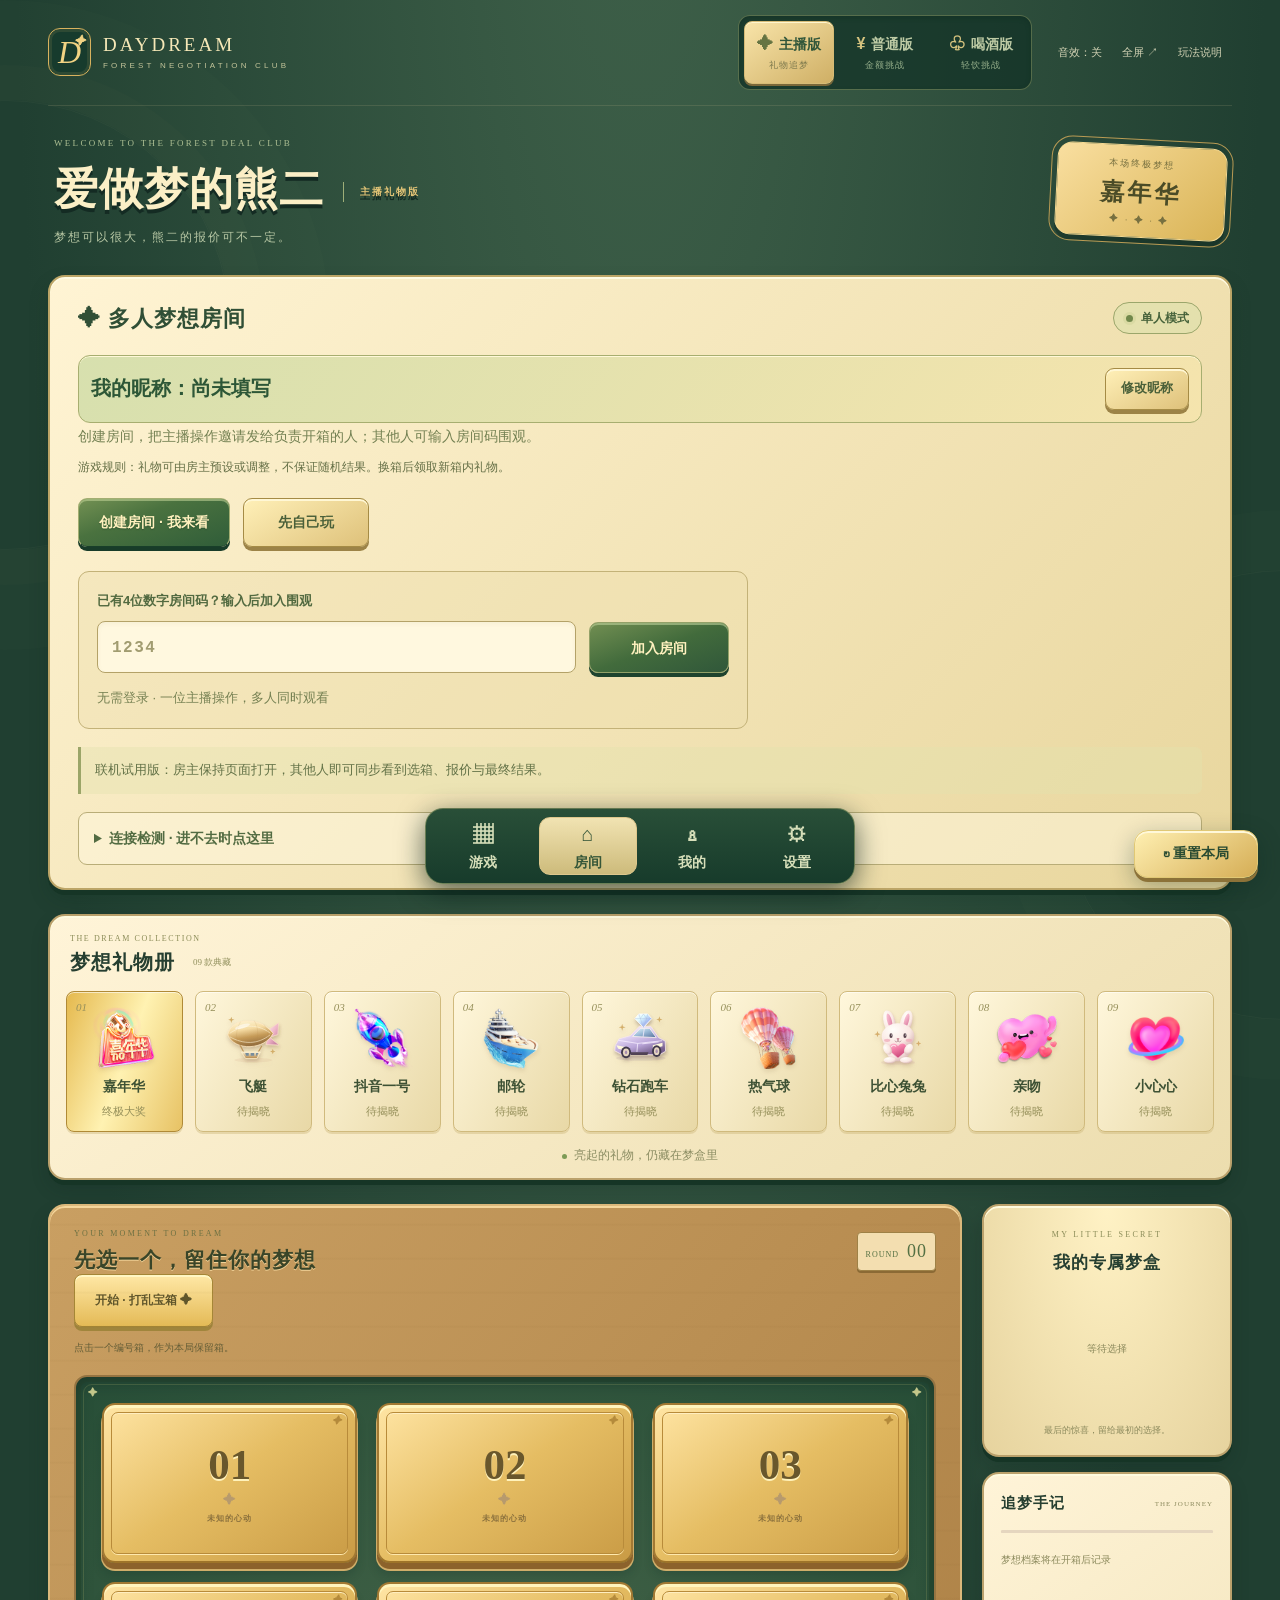
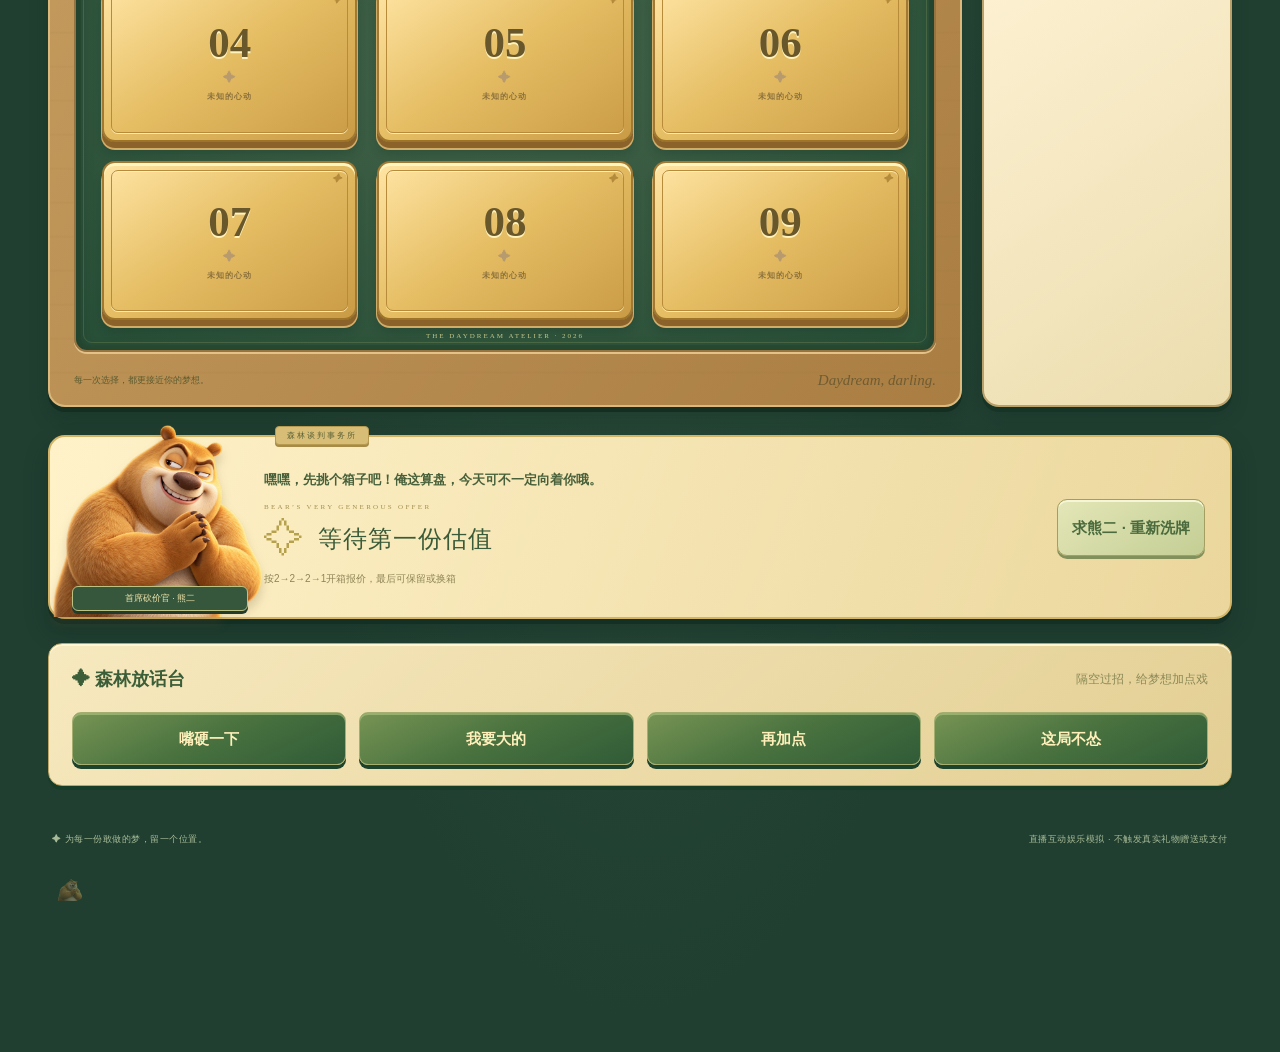
==== commit 0f424074: "Add score series, quote delegation and responsive room controls" ====
--- a/index.html
+++ b/index.html
@@ -1,6 +1,6 @@
 <!doctype html>
 <html lang="zh-CN">
-<head><meta charset="utf-8"><meta name="viewport" content="width=device-width,initial-scale=1,viewport-fit=cover"><meta name="theme-color" content="#203f31"><meta name="referrer" content="no-referrer"><title>爱做梦的熊二 · 三种玩法</title><link rel="stylesheet" href="style.css"><link rel="stylesheet" href="mobile.css"><link rel="stylesheet" href="layout.css?v=20261022-strip"><link rel="stylesheet" href="room.css?v=20261023-seats"><link rel="stylesheet" href="owner.css?v=20261023-seats"><link rel="stylesheet" href="quote-popup.css?v=20261023-seats"><link rel="stylesheet" href="showtime.css?v=20261023-seats"><link rel="stylesheet" href="player-start.css?v=20261023-seats"><link rel="stylesheet" href="admin.css?v=20261023-seats"><link rel="stylesheet" href="modes.css?v=20261023-seats"><link rel="stylesheet" href="theatre.css?v=20261023-seats"><link rel="stylesheet" href="counteroffer.css?v=20261023-seats"><link rel="stylesheet" href="reshuffle.css?v=20261023-seats"><link rel="stylesheet" href="numeric-start.css?v=20261023-seats"><link rel="stylesheet" href="mobile-pages.css?v=20261023-seats"><link rel="stylesheet" href="seat-switch.css?v=20261023-seats"></head>
+<head><meta charset="utf-8"><meta name="viewport" content="width=device-width,initial-scale=1,viewport-fit=cover"><meta name="theme-color" content="#203f31"><meta name="referrer" content="no-referrer"><title>爱做梦的熊二 · 三种玩法</title><link rel="stylesheet" href="style.css"><link rel="stylesheet" href="mobile.css"><link rel="stylesheet" href="layout.css?v=20261022-strip"><link rel="stylesheet" href="room.css?v=20261027-live"><link rel="stylesheet" href="owner.css?v=20261027-live"><link rel="stylesheet" href="quote-popup.css?v=20261027-live"><link rel="stylesheet" href="showtime.css?v=20261027-live"><link rel="stylesheet" href="player-start.css?v=20261027-live"><link rel="stylesheet" href="admin.css?v=20261027-live"><link rel="stylesheet" href="modes.css?v=20261027-live"><link rel="stylesheet" href="theatre.css?v=20261027-live"><link rel="stylesheet" href="counteroffer.css?v=20261027-live"><link rel="stylesheet" href="reshuffle.css?v=20261027-live"><link rel="stylesheet" href="numeric-start.css?v=20261027-live"><link rel="stylesheet" href="mobile-pages.css?v=20261027-live"><link rel="stylesheet" href="seat-switch.css?v=20261027-live"><link rel="stylesheet" href="host-peek.css?v=20261027-live"><link rel="stylesheet" href="banker.css?v=20261027-live"><link rel="stylesheet" href="series.css?v=20261027-live"></head>
 <body>
 <div class="ambient ambient-one"></div><div class="ambient ambient-two"></div>
 <main class="app">
@@ -24,5 +24,5 @@
 </div>
 <section class="decision panel"><div class="negotiator"><img src="assets/bear-negotiator.png" alt="熊二谈判官"><span class="bear-badge">首席砍价官 · 熊二</span></div><div class="offer-copy"><div id="bearLine" class="bear-line">嘿嘿，先挑个箱子，俺给你估个“实在价”！</div><span class="eyebrow">BEAR’S VERY GENEROUS OFFER</span><div id="offer" class="offer">梦想，暂未估值</div><p id="offerNote">每轮开盒后，将收到一份礼物估值。接受，或继续追梦？</p></div><div class="decision-actions"><button id="accept" class="enamel">接受估值 · 终止追梦 <span>↗</span></button><button id="continue" class="secondary">继续追梦 <span>→</span></button><button id="reveal" class="enamel" hidden>揭晓我的梦盒 ✦</button><button id="swap" class="secondary" hidden>换成另一箱 · 立即开箱</button><button id="viewQuote" class="secondary" hidden>查看本轮报价</button></div></section>
 <footer class="footer"><span>✦ 为每一份敢做的梦，留一个位置。</span><span>直播互动娱乐模拟 · 不触发真实礼物赠送或支付</span></footer><div class="admin-foot"><button id="adminEntry" class="admin-entry" type="button" title="熊二管理员入口" aria-label="熊二管理员入口"><img src="assets/bear-negotiator.png" alt=""><span aria-hidden="true">⚙</span></button></div>
-</main><button id="reset" class="reset quick-reset" type="button" title="重新洗牌并清空本局进度">↻ 重置本局</button><dialog id="modal"><button id="closeModal" class="close-modal" aria-label="关闭">×</button><span class="eyebrow">THE DAYDREAM CLUB</span><h2 id="modalTitle">玩法说明</h2><div id="modalBody"></div></dialog><dialog id="quoteDialog" aria-labelledby="quoteDialogTitle"><button id="closeQuote" class="close-quote" type="button" aria-label="暂时收起报价">×</button><div class="quote-popup-header"><span class="eyebrow">THE FOREST DEAL</span><h2 id="quoteDialogTitle">熊二的本轮报价</h2></div><div id="quotePublic"><img id="quoteBear" src="assets/bear-negotiator.png" alt="熊二谈判官"><p id="quoteBearLine"></p><div id="quotePopupGift"></div><p id="quoteAudience"></p><div class="quote-popup-actions"><button id="popupAccept" class="enamel" type="button">接受报价 · 本局成交</button><button id="popupContinue" class="secondary" type="button">拒绝报价 · 继续追梦</button></div></div><div id="quotePrivate" hidden></div><p id="quotePending" role="status" aria-live="polite"></p></dialog><script src="engine.js?v=20261023-seats"></script><script src="vendor/mqtt.min.js"></script><script src="room-core.js?v=20261023-seats"></script><script src="room-directory.js?v=20261023-seats"></script><script src="room.js?v=20261023-seats"></script><script src="owner.js?v=20261023-seats"></script><script src="quote-popup.js?v=20261023-seats"></script><script src="showtime.js?v=20261023-seats"></script><script src="player-start.js?v=20261023-seats"></script><script src="admin.js?v=20261023-seats"></script><script src="modes.js?v=20261023-seats"></script><script src="theatre.js?v=20261023-seats"></script><script src="counteroffer.js?v=20261023-seats"></script><script src="reshuffle.js?v=20261023-seats"></script><script src="mobile-pages.js?v=20261023-seats"></script><script src="numeric-start.js?v=20261023-seats"></script><script src="seat-switch.js?v=20261023-seats"></script><script src="app.js?v=20261023-seats"></script>
+</main><button id="reset" class="reset quick-reset" type="button" title="重新洗牌并清空本局进度">↻ 重置本局</button><dialog id="modal"><button id="closeModal" class="close-modal" aria-label="关闭">×</button><span class="eyebrow">THE DAYDREAM CLUB</span><h2 id="modalTitle">玩法说明</h2><div id="modalBody"></div></dialog><dialog id="quoteDialog" aria-labelledby="quoteDialogTitle"><button id="closeQuote" class="close-quote" type="button" aria-label="暂时收起报价">×</button><div class="quote-popup-header"><span class="eyebrow">THE FOREST DEAL</span><h2 id="quoteDialogTitle">熊二的本轮报价</h2></div><div id="quotePublic"><img id="quoteBear" src="assets/bear-negotiator.png" alt="熊二谈判官"><p id="quoteBearLine"></p><div id="quotePopupGift"></div><p id="quoteAudience"></p><div class="quote-popup-actions"><button id="popupAccept" class="enamel" type="button">接受报价 · 本局成交</button><button id="popupContinue" class="secondary" type="button">拒绝报价 · 继续追梦</button></div></div><div id="quotePrivate" hidden></div><p id="quotePending" role="status" aria-live="polite"></p></dialog><script src="engine.js?v=20261027-live"></script><script src="vendor/mqtt.min.js"></script><script src="room-core.js?v=20261027-live"></script><script src="series-core.js?v=20261027-live"></script><script src="room-lobby.js?v=20261027-live"></script><script src="room-directory.js?v=20261027-live"></script><script src="room.js?v=20261027-live"></script><script src="owner.js?v=20261027-live"></script><script src="quote-popup.js?v=20261027-live"></script><script src="showtime.js?v=20261027-live"></script><script src="player-start.js?v=20261027-live"></script><script src="admin.js?v=20261027-live"></script><script src="modes.js?v=20261027-live"></script><script src="theatre.js?v=20261027-live"></script><script src="counteroffer.js?v=20261027-live"></script><script src="reshuffle.js?v=20261027-live"></script><script src="mobile-pages.js?v=20261027-live"></script><script src="numeric-start.js?v=20261027-live"></script><script src="seat-switch.js?v=20261027-live"></script><script src="host-peek.js?v=20261027-live"></script><script src="banker.js?v=20261027-live"></script><script src="series.js?v=20261027-live"></script><script src="app.js?v=20261027-live"></script>
 </body></html>
--- a/admin.css
+++ b/admin.css
@@ -4,3 +4,4 @@
 .stage>.director-notice{margin-bottom:22px}@media(max-width:359px){.admin-dialog h2{font-size:17px}.admin-overview strong{font-size:14px}.admin-section-title h3{font-size:21px}}
 
 .admin-choice-row{display:grid;grid-template-columns:minmax(0,1fr) auto;gap:10px}.admin-choice-row select{min-width:0}.admin-choice-row #adminRandom{white-space:nowrap;padding:10px 15px;border-color:#b9aa69;background:#3a5835;color:#e9d79b;min-height:54px}.admin-choice-hint{font-size:12px;line-height:1.8;color:#b1c09f}.admin-gift-preview:has(img[hidden]){min-height:180px}.room-config-rule{font-size:12px;line-height:1.8;color:#bfcaab;margin:8px 0 15px}@media(max-width:600px){.admin-choice-row{gap:8px}.admin-choice-row #adminRandom{padding:10px 12px}.admin-gift-preview:has(img[hidden]){min-height:150px}}
+.admin-online-rooms{margin:22px 28px;border:1px solid #bdaf7559;border-radius:13px;background:#214631;overflow:hidden}.admin-online-rooms summary{display:flex;align-items:center;gap:10px;padding:15px 18px;cursor:pointer;font-weight:800;color:#f0dba6}.admin-online-rooms summary strong{min-width:28px;text-align:center;border-radius:20px;background:#d4bd78;color:#24432d;font-size:13px}.admin-online-rooms summary small{margin-left:auto;font-size:11px;font-weight:400;color:#b7c5a7}.admin-room-toolbar{padding:0 16px 10px;display:flex;align-items:center;gap:12px}.admin-room-toolbar p{font-size:12px;line-height:1.7;margin:0;flex:1;color:#bdcbb0}.admin-room-toolbar button{padding:8px 12px;min-height:44px;white-space:nowrap}.admin-room-list{padding:0 14px;max-height:35dvh;overflow:auto;overscroll-behavior:contain;display:grid;gap:10px}.admin-room-card{display:flex;align-items:center;gap:12px;padding:13px 12px;background:#102f25;border:1px solid #9aaf7f33;border-radius:10px}.admin-room-card>div{flex:1;min-width:0}.admin-room-card strong{display:block;font-size:15px;overflow-wrap:anywhere;color:#f1e2b5}.admin-room-card span{display:block;font-size:12px;line-height:1.6;color:#bdcbae;margin-top:5px}.admin-room-watch{display:grid;place-items:center;min-height:44px;padding:7px 12px;border:1px solid #e4c786;border-radius:9px;background:#dfc486;color:#24432d;text-decoration:none;font-weight:800;font-size:13px;white-space:nowrap}.admin-room-empty,.admin-room-note{font-size:12px;color:#bac7a9;line-height:1.8}.admin-room-note{margin:12px 16px 15px}.admin-room-empty{margin:0 2px 12px}@media(max-width:600px){.admin-online-rooms{margin:16px}.admin-online-rooms summary{padding:13px 12px}.admin-online-rooms summary small{font-size:10px}.admin-room-toolbar{padding:0 12px 10px;gap:8px}.admin-room-list{padding:0 10px;max-height:38dvh}.admin-room-card{gap:8px;padding:12px 10px}.admin-room-card strong{font-size:14px}.admin-room-watch{padding:6px 9px}}
--- a/modes.css
+++ b/modes.css
@@ -5,3 +5,5 @@
 @media(max-width:768px){.topbar{display:grid;grid-template-columns:minmax(0,1fr);height:auto;min-height:0;gap:16px;padding:20px 0 15px}.topbar .brand{grid-row:1;width:100%;justify-content:center;margin:0;font-size:19px}.mode-switch{grid-row:2;order:0;width:100%;margin:0;grid-template-columns:repeat(3,minmax(0,1fr));gap:5px;padding:5px;border-radius:12px;box-sizing:border-box}.mode-switch button{min-width:0;min-height:73px;font-size:16px;line-height:1.6;padding:12px 4px;white-space:normal}.mode-switch button>span{font-size:17px;margin-right:5px}.mode-switch small{font-size:11px;line-height:1.7;letter-spacing:0;margin-top:4px}.tools{grid-row:3;width:100%;margin:0;gap:10px}.tools button{font-size:13px;min-height:46px}.heading #gameTitle{font-size:32px;line-height:1.5}.mode-setup{order:2;width:100%;max-width:100%;padding:23px 15px 25px;margin-bottom:26px;border-radius:16px;box-sizing:border-box}.mode-setup-heading{align-items:flex-start;gap:10px}.mode-setup h2{font-size:22px;line-height:1.7}.mode-setup-heading .eyebrow{font-size:8px;line-height:1.8;letter-spacing:.8px}.mode-config-badge{font-size:10px;padding:6px 8px;margin-top:4px}.mode-setup #modeSetupNote{font-size:16px;line-height:1.9;margin:17px 0 22px}.mode-range{grid-template-columns:repeat(2,minmax(0,1fr));padding:17px 12px;gap:17px 12px}.mode-range label,.mode-values label{font-size:15px;line-height:1.7}.mode-setup input{min-height:56px;font-size:19px;padding:13px 9px}.mode-setup #generateValues{min-height:59px;font-size:17px;padding:15px 10px}.mode-values{grid-template-columns:repeat(3,minmax(0,1fr));gap:12px 9px;margin:24px 0}.mode-values>label,.mode-value{padding:12px 6px;gap:9px}.mode-values input{padding:12px 3px;font-size:17px;min-height:54px}.mode-values label>span,.mode-value>span,.mode-value>small{font-size:12px;line-height:1.7}.mode-setup-bottom{gap:21px}.mode-drink-note{font-size:14px;line-height:1.9}.mode-setup #applyValues{min-width:0;min-height:62px;font-size:17px;padding:16px 12px}.mode-setup #modeFeedback{font-size:15px;line-height:1.9;margin-top:22px}.prize-icon .numeric-art{width:80px;height:80px;font-size:25px;border-radius:17px;padding:7px}.prize-icon .numeric-art small{font-size:12px}.numeric-art.box-icon{width:78px;height:78px;font-size:24px}.settlement-grid .numeric-art,#quotePopupGift .numeric-art{width:80px;height:80px;font-size:25px}.numeric-art.gift-art{width:80px;height:80px;font-size:26px}.numeric-art>small,.numeric-art .numeric-unit{font-size:12px}.panel-heading h2 .collection-title{font-size:inherit}}
 @media(max-width:350px){.mode-switch button{font-size:14px;padding:12px 3px}.mode-switch button>span{font-size:15px;margin-right:3px}.mode-switch small{font-size:10px}.heading #gameTitle{font-size:29px}.mode-setup{padding-left:12px;padding-right:12px}.mode-setup h2{font-size:20px}.mode-config-badge{font-size:9px;padding:5px 6px}.mode-values{column-gap:7px}.mode-values input{font-size:16px}.mode-range label{font-size:14px}.numeric-art.box-icon{width:76px;height:76px;font-size:23px}}
 @media(prefers-reduced-motion:reduce){.mode-switch button{transition:none}}
+
+.mode-mean-field{display:flex;flex-direction:column;gap:9px;margin:16px 0;padding:15px;border:1px solid #a8ad74;border-radius:10px;background:#e2e7ba66;color:#47633c;font-size:14px;font-weight:700}.mode-mean-field[hidden]{display:none!important}.mode-mean-field input{box-sizing:border-box;width:100%;max-width:300px;min-height:46px;padding:10px 12px;border:1px solid #a6a36b;border-radius:8px;background:#fff8df;color:#355a38;font-size:16px}.mode-mean-field small{font-size:12px;font-weight:400;line-height:1.8;color:#718052}@media(max-width:390px){.mode-mean-field{padding:12px;font-size:14px}.mode-mean-field input{max-width:none}}
--- a/mobile-pages.css
+++ b/mobile-pages.css
@@ -57,3 +57,7 @@
 @media(max-width:768px){body.mobile-paged #mobileSettingsNextPlayer{width:100%;min-height:46px;flex:none;margin:12px 0;padding:10px;font-size:14px}body.mobile-paged #mobileSettingsNextPlayer[hidden]{display:none!important}}
 @media(max-width:768px){body.mobile-paged #roomEnterGame{display:block;width:100%;height:48px;min-height:48px;flex:none;margin:12px 0;padding:10px;font-size:15px}}
 @media(max-width:768px){body.mobile-paged #roomModeFlow{display:grid;grid-template-columns:1fr 1fr;gap:10px;margin:12px 0}body.mobile-paged #roomModeFlow button{width:100%;min-width:0;height:48px;min-height:48px;flex:none;margin:0;padding:9px 5px;font-size:14px;line-height:1.5}}
+
+/* Visible during both opening and pricing, including the native quote dialog. */
+@media(max-width:768px){body.mobile-paged[data-mobile-page=game] .prize-panel{display:none!important}body.mobile-paged .mobile-remaining{box-sizing:border-box;flex:0 0 auto;min-width:0;width:100%;margin:5px 0 10px;padding:9px 10px;border:1px solid #aeb278;border-radius:10px;background:linear-gradient(130deg,#f5ebc8,#dce5b5);color:#355c3b;text-align:left;overflow:hidden}body.mobile-paged .mobile-remaining[hidden]{display:none!important}body.mobile-paged .mobile-remaining>strong{display:block;font-size:13px;line-height:1.5}body.mobile-paged .mobile-remaining>p{font-size:11px;line-height:1.6;margin:4px 0 7px;overflow-wrap:anywhere}body.mobile-paged .mobile-remaining-items{display:grid;grid-template-columns:repeat(3,minmax(0,1fr));gap:5px}body.mobile-paged .mobile-remaining-item{display:flex;justify-content:center;align-items:center;gap:3px;min-width:0;min-height:23px;padding:3px 2px;border:1px solid #a9b37c88;border-radius:5px;background:#fff9dfb3;color:#375c3b;font-size:11px;line-height:1.4;font-weight:700;overflow-wrap:anywhere;text-align:center}body.mobile-paged .mobile-remaining-item b{white-space:nowrap;font-size:10px;color:#687341}body.mobile-paged #mobileRemainingDeal{margin:0 0 10px}body.mobile-paged #quoteDialog #mobileRemainingQuote{margin:8px 0 12px;padding:9px;max-height:none}body.mobile-paged #quoteDialog #mobileRemainingQuote>p{font-size:11px;line-height:1.6}body.mobile-paged[data-phase=pricing] #mobileRemainingDeal,body.mobile-paged[data-phase=offer] #mobileRemainingDeal{position:relative}body.mobile-paged .stage{overflow-y:auto;overscroll-behavior:contain}body.mobile-paged .box-tray{flex:1 0 185px;min-height:185px}body.mobile-paged #quoteDialog{overflow-y:auto}body.mobile-paged #quoteDialog #quoteBear{width:60px;height:65px}body.mobile-paged #quoteDialog #quoteBearLine{font-size:12px;line-height:1.6;margin-bottom:9px}}
+@media(max-width:350px){body.mobile-paged .mobile-remaining{padding:8px}body.mobile-paged .mobile-remaining-item{font-size:10px}body.mobile-paged .mobile-remaining>p{font-size:10px}}
--- a/seat-switch.css
+++ b/seat-switch.css
@@ -1,5 +1,5 @@
 .seat-switch-entry{white-space:normal;overflow-wrap:anywhere}#seatSwitchSettlement,#seatSwitchResult{display:block;width:100%;min-height:50px;margin-top:16px;padding:13px 16px}#seatSwitchDialog{box-sizing:border-box;width:min(500px,calc(100vw - 24px));max-height:calc(100dvh - 28px);padding:26px 22px;border:2px solid #bca567;border-radius:18px;background:linear-gradient(140deg,#fff4d5,#e6d19b);color:#35583a;overflow:auto;overscroll-behavior:contain;box-shadow:0 16px 70px #062c2866}#seatSwitchDialog::backdrop{background:#102f27bb;backdrop-filter:blur(4px)}#seatSwitchTitle{margin:0 0 15px;font-size:25px;line-height:1.5}#seatSwitchCurrent,#seatSwitchHint,#seatSwitchStatus{font-size:14px;line-height:1.85;overflow-wrap:anywhere}#seatSwitchCurrent{font-weight:700}#seatSwitchHint{color:#708052}#seatSwitchStatus{padding:12px;border:1px solid #b7b77d;border-radius:10px;background:#e5e8be88}#seatSwitchStatus.is-error{border-color:#bd8a64;background:#f7dfc8;color:#8a492f}#seatSwitchDialog>button{display:block;width:100%;min-height:50px;margin-top:14px;padding:12px;font-size:16px;white-space:normal;line-height:1.6}#seatSwitchDialog [hidden],#seatSwitchSettlement[hidden],#seatSwitchResult[hidden],#openSeatSwitch[hidden]{display:none!important}.seat-request-card{padding:16px 14px;margin:15px 0;border:1px solid #acaa70;border-radius:12px;background:#fff7dd99;overflow-wrap:anywhere}.seat-request-card>strong{font-size:18px;line-height:1.7}.seat-request-card>p{margin:5px 0 13px;font-size:13px;line-height:1.8;color:#6c7b4e}.seat-request-actions{display:grid;grid-template-columns:minmax(0,1fr);gap:12px}.seat-request-actions button{width:100%;min-height:48px;padding:11px 10px;font-size:15px;white-space:normal;overflow-wrap:anywhere}#seatSwitchDialog button:focus-visible,.seat-switch-entry:focus-visible{outline:3px solid #7c994b;outline-offset:3px}#seatSwitchDialog button:disabled{opacity:.55;cursor:default}@media(max-width:390px){#seatSwitchDialog{padding:22px 16px}#seatSwitchTitle{font-size:23px}#seatSwitchCurrent,#seatSwitchHint,#seatSwitchStatus{font-size:14px}.seat-request-card{padding:14px 12px}}@media(prefers-reduced-motion:reduce){#seatSwitchDialog{scroll-behavior:auto}}
 
-#changePlayerRoom{touch-action:manipulation}#seatSwitchDialog #requestNextSeat:disabled{white-space:normal}
+#changePlayerRoom{touch-action:manipulation;min-height:50px;padding:12px 20px;border:2px solid #8c7133;background:linear-gradient(135deg,#fff0aa,#e4bf65);color:#244e35;font-size:17px;font-weight:800;box-shadow:0 3px 0 #9e8042}#changePlayerRoom:disabled{opacity:.55;box-shadow:none}.seat-quick-status{flex-basis:100%;margin:8px 0;font-size:13px;line-height:1.7;overflow-wrap:anywhere}#seatSwitchDialog #requestNextSeat:disabled{white-space:normal}
 @media(max-width:390px),(max-height:700px) and (max-width:768px){body.mobile-paged #resultDialog .showtime-bear,body.mobile-paged #resultDialog.is-loss .showtime-bear{width:70px;height:70px;margin-bottom:4px}body.mobile-paged #resultDialog>h2{font-size:20px;line-height:1.4;margin:4px 0 8px}body.mobile-paged #resultDialog{padding-top:20px;padding-bottom:16px}body.mobile-paged #resultDialog #confirmResult,body.mobile-paged #resultDialog #seatSwitchResult{min-height:44px;padding:10px 8px;font-size:14px;line-height:1.5}body.mobile-paged #resultDialog #seatSwitchResult{margin-top:10px}body.mobile-paged #resultDialog .settlement-grid{margin-top:10px;margin-bottom:12px}}
 .seat-switch-entry{flex:0 0 auto}#seatSwitchSettlement,#seatSwitchResult{height:auto;flex:0 0 auto}
--- a/host-peek.css
+++ b/host-peek.css
@@ -0,0 +1 @@
+.stage-top:has(#hostPeekButton){position:relative;gap:8px}.stage-top>#hostPeekButton{flex:0 0 44px;width:44px;height:44px;min-width:44px;min-height:44px;padding:8px;border:1px solid #a4a16680;border-radius:50%;background:#eedcab88;box-shadow:inset 0 1px #fff5d5;display:inline-flex;align-items:center;justify-content:center;touch-action:manipulation;cursor:pointer}.stage-top>#hostPeekButton img{display:block;width:26px;height:26px;object-fit:contain}.stage-top>#hostPeekButton:hover{background:#f7e8bc}.stage-top>#hostPeekButton:focus-visible{outline:3px solid #7c994d;outline-offset:3px}#hostPeekNotice{position:absolute;top:calc(100% + 5px);right:0;z-index:80;max-width:min(280px,100%);padding:7px 10px;border:1px solid #a9a66d;border-radius:8px;background:#fff4d5;color:#655a33;font-size:12px;line-height:1.6;pointer-events:none}#hostPeekNotice:empty{display:none}#hostPeekButton[hidden],#hostPeekNotice[hidden]{display:none!important}#hostPeekDialog{box-sizing:border-box;width:min(540px,calc(100vw - 24px));max-height:calc(100dvh - 28px);overflow:auto;padding:25px 20px;border:2px solid #ac9859;border-radius:17px;background:linear-gradient(140deg,#fff4d4,#e5d39d);color:#36543a;overscroll-behavior:contain}#hostPeekDialog::backdrop{background:#102c23bd;backdrop-filter:blur(4px)}#hostPeekTitle{font-size:23px;line-height:1.5;margin:0 0 12px}#hostPeekDialog>p{font-size:13px;line-height:1.8;color:#6d7650;margin:0 0 18px}#hostPeekGrid{display:grid;grid-template-columns:repeat(3,minmax(0,1fr));gap:10px}.host-peek-card{display:flex;flex-direction:column;justify-content:center;align-items:center;gap:9px;min-width:0;min-height:108px;padding:13px 7px;border:1px solid #b5a46d;border-radius:10px;background:#fff8e099;text-align:center;overflow-wrap:anywhere}.host-peek-card>strong{font-size:15px;line-height:1.5}.host-peek-value{font-size:15px;font-weight:800;line-height:1.6}.host-peek-card>small{font-size:11px;line-height:1.5;color:#7a8052}#hostPeekDialog>#closeHostPeek{display:block;width:100%;min-height:46px;margin-top:18px;padding:12px;font-size:15px;line-height:1.6}@media(max-width:390px){#hostPeekDialog{padding:23px 14px}#hostPeekTitle{font-size:21px}#hostPeekGrid{gap:8px}.host-peek-card{min-height:100px;padding:11px 5px}.host-peek-value{font-size:13px}.host-peek-card>strong{font-size:13px}}@media(max-height:620px) and (max-width:768px){#hostPeekDialog{padding-top:18px;padding-bottom:18px}.host-peek-card{min-height:86px;gap:5px}#hostPeekDialog>p{margin-bottom:12px}.stage-top>#hostPeekButton{padding:8px}}
--- a/banker.css
+++ b/banker.css
@@ -0,0 +1,8 @@
+.banker-entry{min-height:44px;padding:9px 15px;border:1px solid #a69356;border-radius:9px;background:#f9ecc7;color:#34543b;font:700 14px/1.6 'Microsoft YaHei',sans-serif;cursor:pointer}
+.banker-dialog{width:min(580px,calc(100vw - 36px));max-height:82dvh;box-sizing:border-box;overflow:auto;border:1px solid #a69356;border-radius:16px;padding:28px;background:#fff9e9;color:#264531;box-shadow:0 20px 80px #10291d55}
+.banker-dialog::backdrop{background:#10291d9c;backdrop-filter:blur(4px)}
+.banker-close{position:absolute;right:12px;top:10px;width:44px;height:44px;border:0;border-radius:50%;background:transparent;font-size:28px;color:#34543b;cursor:pointer}
+.banker-dialog h2{margin:10px 30px 14px 0;font-size:25px}.banker-dialog p{line-height:1.8;overflow-wrap:anywhere}
+#bankerCurrent{padding:12px 16px;border-radius:9px;background:#e5eedc;font-weight:700}.banker-request{display:flex;gap:14px;align-items:center;justify-content:space-between;padding:14px 0;border-bottom:1px solid #d9d4be}.banker-request strong{overflow-wrap:anywhere;min-width:0}
+.banker-review-actions{display:flex;gap:8px;flex-shrink:0}.banker-review-actions button{min-height:44px;padding:8px 12px;border:1px solid #b4ba9b;border-radius:8px;background:#eef2e4;color:#264531;font-weight:700;cursor:pointer}.banker-dialog button:disabled{opacity:.5;cursor:wait}#bankerStatus{min-height:1.8em;color:#56704d}
+@media(max-width:768px){.banker-dialog{width:calc(100vw - 24px);padding:22px 18px;max-height:86dvh}.banker-request{align-items:stretch;flex-direction:column}.banker-review-actions button{flex:1}.banker-entry{width:100%;font-size:15px}.banker-dialog>#requestBanker,.banker-dialog>#reclaimBanker{width:100%;min-height:48px}}
--- a/series.css
+++ b/series.css
@@ -0,0 +1,3 @@
+.series-board{flex:0 0 auto;box-sizing:border-box;width:100%;max-width:100%;margin-top:14px;padding:13px 14px;border:1px solid #a9ac70;border-radius:11px;background:linear-gradient(130deg,#f6e7b7,#d8e2ad);color:#375d3d;font-size:14px;line-height:1.8}.series-board[hidden],#seriesDialog [hidden],.series-entry[hidden]{display:none!important}.series-board>summary{font-weight:800;cursor:pointer;min-height:30px}.series-board>div{max-height:320px;overflow:auto;overscroll-behavior:contain}.series-table-scroll{width:100%;max-height:260px;overflow:auto}.series-table-scroll table{width:100%;min-width:520px;border-collapse:collapse;font-size:12px;text-align:left}.series-table-scroll th,.series-table-scroll td{padding:10px 8px;border-bottom:1px solid #b4b77e88;overflow-wrap:anywhere}.series-table-scroll th{background:#d6dfac;position:sticky;top:0}.series-balances{display:grid;grid-template-columns:repeat(2,minmax(0,1fr));gap:9px;margin:12px 0}.series-balances article{display:flex;flex-direction:column;gap:5px;padding:10px;border:1px solid #aeb17b;border-radius:8px;background:#fff8da99;overflow-wrap:anywhere}.series-balances span{font-size:13px}.series-entry{width:100%;min-height:46px;margin-top:12px;padding:11px;font-size:14px}#seriesDialog{box-sizing:border-box;width:min(610px,calc(100vw - 24px));max-height:calc(100dvh - 28px);overflow:auto;padding:26px 20px;border:2px solid #b3a268;border-radius:17px;background:linear-gradient(135deg,#fff2d0,#dce1b0);color:#35593a;overscroll-behavior:contain}#seriesDialog::backdrop{background:#102d24c4;backdrop-filter:blur(4px)}#seriesTitle{font-size:25px;line-height:1.5;margin:0 0 13px}#seriesDialog p{font-size:14px;line-height:1.85;overflow-wrap:anywhere}#seriesStatus{padding:11px;border-radius:8px;background:#d9e3b8}#seriesStatus.is-error{background:#f5dfc4;color:#8b492b}.series-config,#seriesNextForm{display:grid;gap:14px;padding:15px 0;border-top:1px solid #afb47c;border-bottom:1px solid #afb47c}#seriesDialog label{display:flex;flex-direction:column;gap:9px;font-weight:700;line-height:1.7}#seriesDialog input,#seriesDialog select{box-sizing:border-box;width:100%;min-width:0;min-height:48px;padding:11px;border:1px solid #a6a66f;border-radius:8px;background:#fff9e3;color:#355a3a;font:16px/1.6 'Microsoft YaHei',sans-serif}#seriesDialog button{min-height:46px;white-space:normal;line-height:1.6;padding:11px 12px}#seriesDialog>button{display:block;width:100%;margin-top:13px}@media(max-width:390px){#seriesDialog{padding:23px 14px}#seriesTitle{font-size:23px}.series-board{padding:11px}.series-balances{grid-template-columns:minmax(0,1fr)}#seriesDialog p{font-size:13px}}
+
+.series-board>summary{display:flex;flex-direction:column;gap:4px;list-style:none;line-height:1.6}.series-board>summary::-webkit-details-marker{display:none}.series-board>summary>strong{font-size:14px}.series-summary-line{display:flex;flex-wrap:wrap;gap:2px 15px;font-size:12px;font-weight:600;overflow-wrap:anywhere}.series-summary-account{min-width:0;overflow-wrap:anywhere}.series-summary-hint{font-size:11px;font-weight:400;color:#6d794e}.series-board[open]>summary{margin-bottom:10px}@media(max-width:390px){.series-board>summary{gap:3px}.series-board>summary>strong{font-size:13px}.series-summary-line{gap:2px 10px;font-size:12px}.series-summary-hint{font-size:10px}}
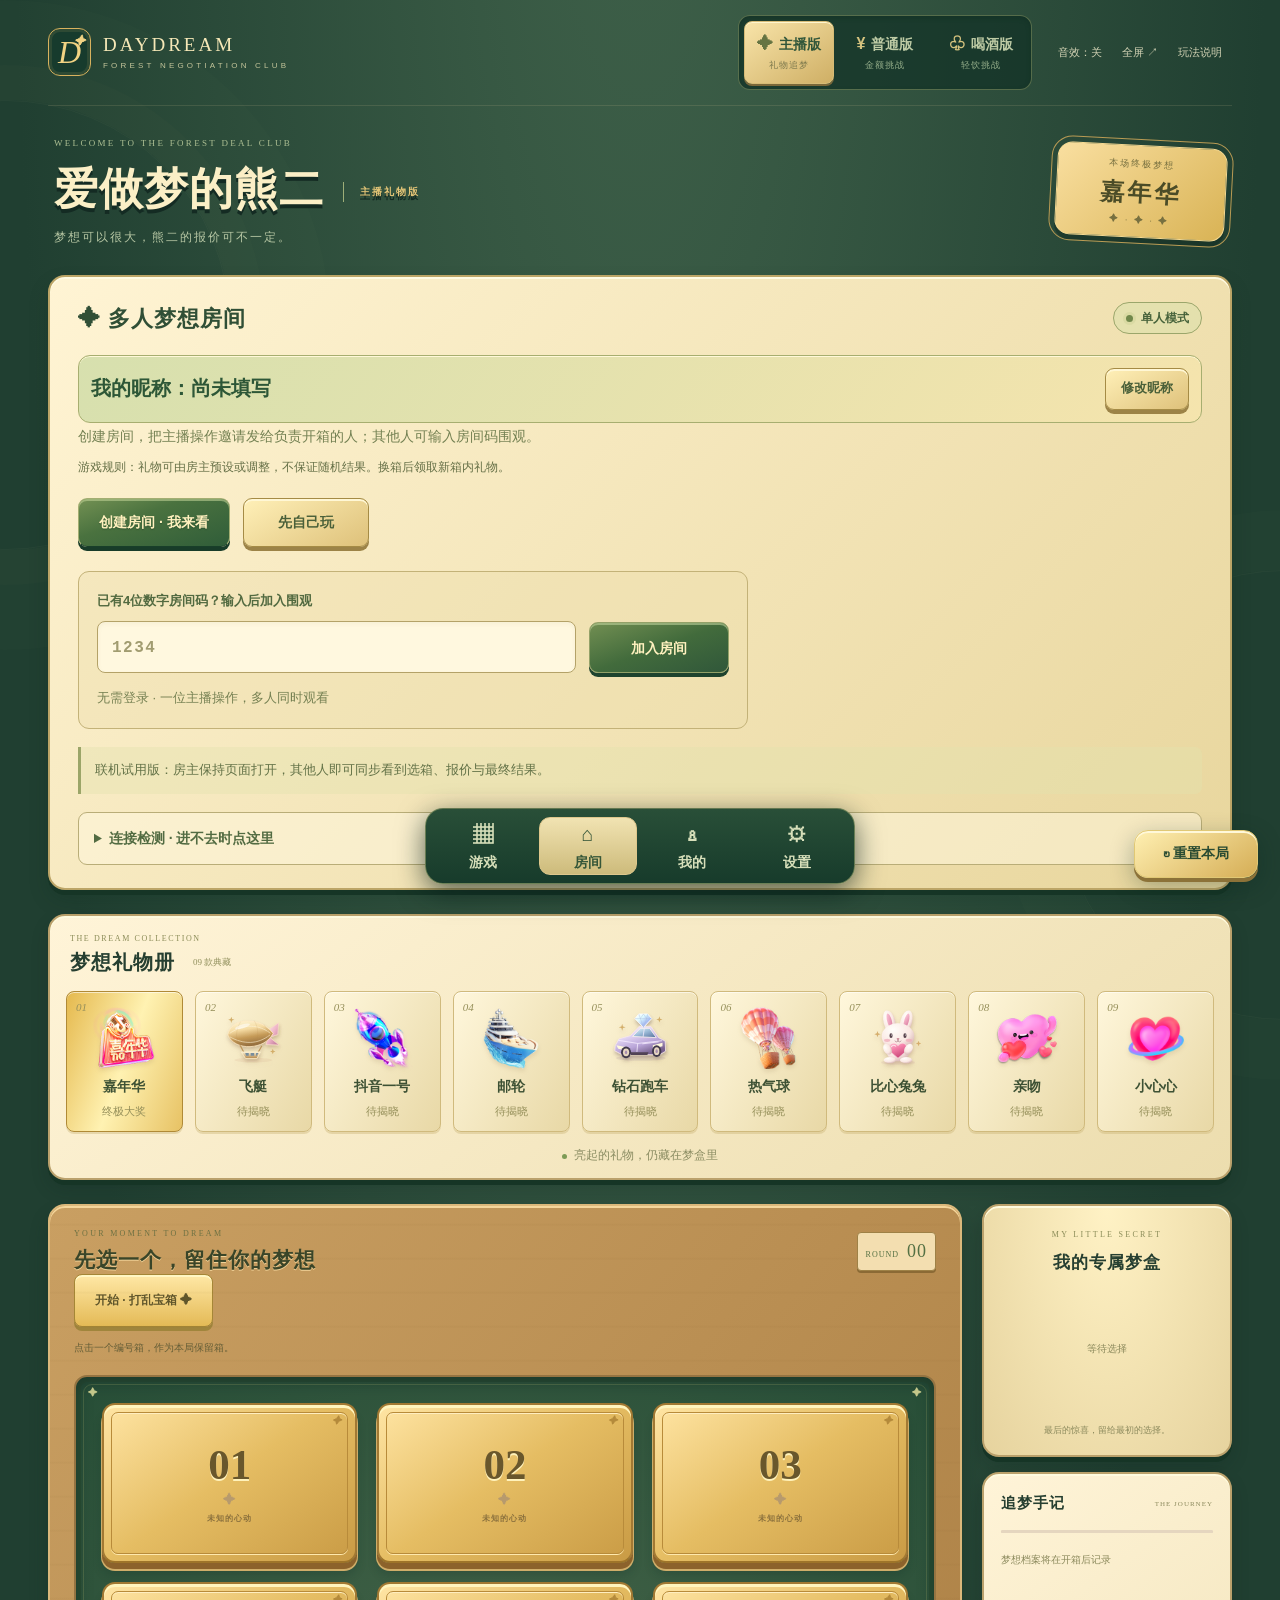
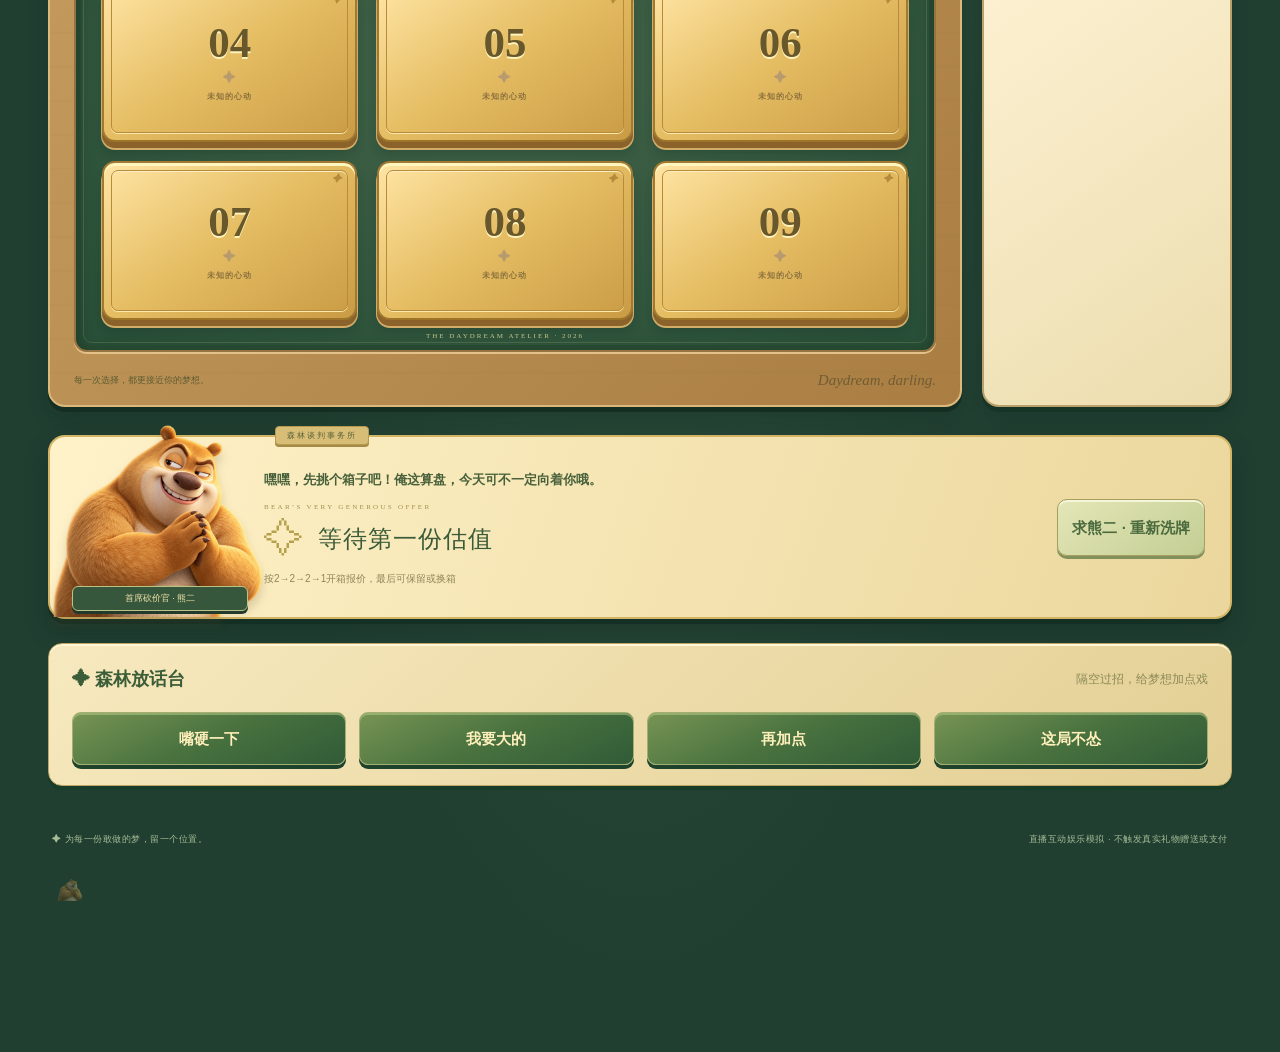
==== commit f4f40ab0: "Keep decimal quote amounts on a single clear display" ====
--- a/index.html
+++ b/index.html
@@ -1,6 +1,6 @@
 <!doctype html>
 <html lang="zh-CN">
-<head><meta charset="utf-8"><meta name="viewport" content="width=device-width,initial-scale=1,viewport-fit=cover"><meta name="theme-color" content="#203f31"><meta name="referrer" content="no-referrer"><title>爱做梦的熊二 · 三种玩法</title><link rel="stylesheet" href="style.css"><link rel="stylesheet" href="mobile.css"><link rel="stylesheet" href="layout.css?v=20261022-strip"><link rel="stylesheet" href="room.css?v=20261027-live"><link rel="stylesheet" href="owner.css?v=20261027-live"><link rel="stylesheet" href="quote-popup.css?v=20261027-live"><link rel="stylesheet" href="showtime.css?v=20261027-live"><link rel="stylesheet" href="player-start.css?v=20261027-live"><link rel="stylesheet" href="admin.css?v=20261027-live"><link rel="stylesheet" href="modes.css?v=20261027-live"><link rel="stylesheet" href="theatre.css?v=20261027-live"><link rel="stylesheet" href="counteroffer.css?v=20261027-live"><link rel="stylesheet" href="reshuffle.css?v=20261027-live"><link rel="stylesheet" href="numeric-start.css?v=20261027-live"><link rel="stylesheet" href="mobile-pages.css?v=20261027-live"><link rel="stylesheet" href="seat-switch.css?v=20261027-live"><link rel="stylesheet" href="host-peek.css?v=20261027-live"><link rel="stylesheet" href="banker.css?v=20261027-live"><link rel="stylesheet" href="series.css?v=20261027-live"></head>
+<head><meta charset="utf-8"><meta name="viewport" content="width=device-width,initial-scale=1,viewport-fit=cover"><meta name="theme-color" content="#203f31"><meta name="referrer" content="no-referrer"><title>爱做梦的熊二 · 三种玩法</title><link rel="stylesheet" href="style.css"><link rel="stylesheet" href="mobile.css"><link rel="stylesheet" href="layout.css?v=20261022-strip"><link rel="stylesheet" href="room.css?v=20261027-live2"><link rel="stylesheet" href="owner.css?v=20261027-live"><link rel="stylesheet" href="quote-popup.css?v=20261027-live3"><link rel="stylesheet" href="showtime.css?v=20261027-live"><link rel="stylesheet" href="player-start.css?v=20261027-live"><link rel="stylesheet" href="admin.css?v=20261027-live"><link rel="stylesheet" href="modes.css?v=20261027-live"><link rel="stylesheet" href="theatre.css?v=20261027-live"><link rel="stylesheet" href="counteroffer.css?v=20261027-live"><link rel="stylesheet" href="reshuffle.css?v=20261027-live"><link rel="stylesheet" href="numeric-start.css?v=20261027-live"><link rel="stylesheet" href="mobile-pages.css?v=20261027-live"><link rel="stylesheet" href="seat-switch.css?v=20261027-live"><link rel="stylesheet" href="host-peek.css?v=20261027-live"><link rel="stylesheet" href="banker.css?v=20261027-live"><link rel="stylesheet" href="series.css?v=20261027-live"></head>
 <body>
 <div class="ambient ambient-one"></div><div class="ambient ambient-two"></div>
 <main class="app">
--- a/room.css
+++ b/room.css
@@ -15,3 +15,4 @@
 #roomPanel .room-identity{gap:12px;padding:12px;border:1px solid #a7ae70;border-radius:12px;background:linear-gradient(125deg,#d7e0ae,#f5e4ad);box-shadow:inset 0 1px #fff9d8}#roomPanel #roomMyName{flex:1 1 150px;min-width:0;font-size:20px;font-weight:800;line-height:1.65;color:#2d5737;overflow-wrap:anywhere}#roomPanel .room-identity button{flex:0 1 auto;min-width:84px;max-width:100%}#roomPanel .room-members{box-sizing:border-box;max-height:300px;white-space:pre-line;overflow-wrap:anywhere;font-size:17px;font-weight:650;line-height:2.15;padding:15px 17px;border:2px solid #afaf72;border-radius:12px;background:linear-gradient(135deg,#f9ecc5,#dce5b9);color:#355d3a;box-shadow:inset 0 1px #fffbe1,0 3px 0 #b4a56c44}#roomPanel .room-actions:has(#changePlayerRoom:not([hidden])){display:grid;grid-template-columns:repeat(3,minmax(0,1fr));gap:10px}#roomPanel .room-actions:has(#changePlayerRoom:not([hidden])) button{width:100%;min-width:0;min-height:48px;margin:0;padding:10px 7px;font-size:14px;line-height:1.65}#roomPanel #changePlayerRoom{background:linear-gradient(145deg,#eddfa4,#c8d69d);border-color:#94a265;color:#315c38;box-shadow:0 3px 0 #879754,inset 0 1px #fff9d5}#roomLinkArea{border:2px solid #668757;background:linear-gradient(135deg,#d9e5b8,#bfcf98);box-shadow:inset 0 1px #f4f8d5,0 3px 0 #55764a22}#watchLinkArea{border:2px solid #b8a05a;background:linear-gradient(135deg,#fff0bd,#e5d196);box-shadow:inset 0 1px #fffbe0,0 3px 0 #a48c4f22}#roomLinkArea label:before{content:'开箱操作席 · 给负责开箱的人';align-self:flex-start;padding:4px 9px;border-radius:6px;background:#456e42;color:#fff3c9;font-size:13px;font-weight:800}#watchLinkArea label:before{content:'围观邀请 · 可分享给多人';align-self:flex-start;padding:4px 9px;border-radius:6px;background:#a68b43;color:#fff8de;font-size:13px;font-weight:800}#roomLinkArea input{border-color:#8da46a;background:#f1f7dd;color:#2d5737}#watchLinkArea input{border-color:#b9a467;background:#fff8df;color:#766031}#roomPanel #copyPlayer{background:linear-gradient(150deg,#64884c,#355f3b);border-color:#60834f;color:#fff0c2;box-shadow:0 3px 0 #294c31}#roomPanel #copyWatch{background:linear-gradient(145deg,#ffe3a1,#cfad5b);border-color:#af9149;color:#5a512c;box-shadow:0 3px 0 #a58a43}#roomLinkArea input,#watchLinkArea input{font:13px/1.6 Consolas,'Courier New',monospace;letter-spacing:0}
 @media(max-width:768px){#roomPanel .room-identity{padding:12px 10px}#roomPanel #roomMyName{font-size:20px;flex-basis:140px}#roomPanel .room-members{font-size:16px;line-height:2.2;padding:13px 12px;max-height:280px}#roomPanel .room-actions:has(#changePlayerRoom:not([hidden])){gap:8px}#roomPanel .room-actions:has(#changePlayerRoom:not([hidden])) button{min-height:48px;font-size:13px;padding:10px 4px}#roomLinkArea label:before,#watchLinkArea label:before{font-size:12px;line-height:1.6}#roomLinkArea input,#watchLinkArea input{min-height:48px;font-size:12px;padding:10px 8px}#roomPanel #copyPlayer,#roomPanel #copyWatch{min-height:50px;font-size:15px}}
 #roomPanel .room-config-rule{color:#667047;opacity:1}
+#roomLinkArea label:before,#watchLinkArea label:before{content:none;display:none}
--- a/quote-popup.css
+++ b/quote-popup.css
@@ -17,3 +17,4 @@
  .quote-popup-actions button{min-height:62px;padding:14px 10px}
  #quotePending{margin-top:12px;padding:9px 10px;font-size:13px;line-height:1.7}
 }
+#quotePopupGift:has(.numeric-art){justify-content:center}#quotePopupGift .numeric-art{display:none}#quotePopupGift>strong{overflow-wrap:anywhere}
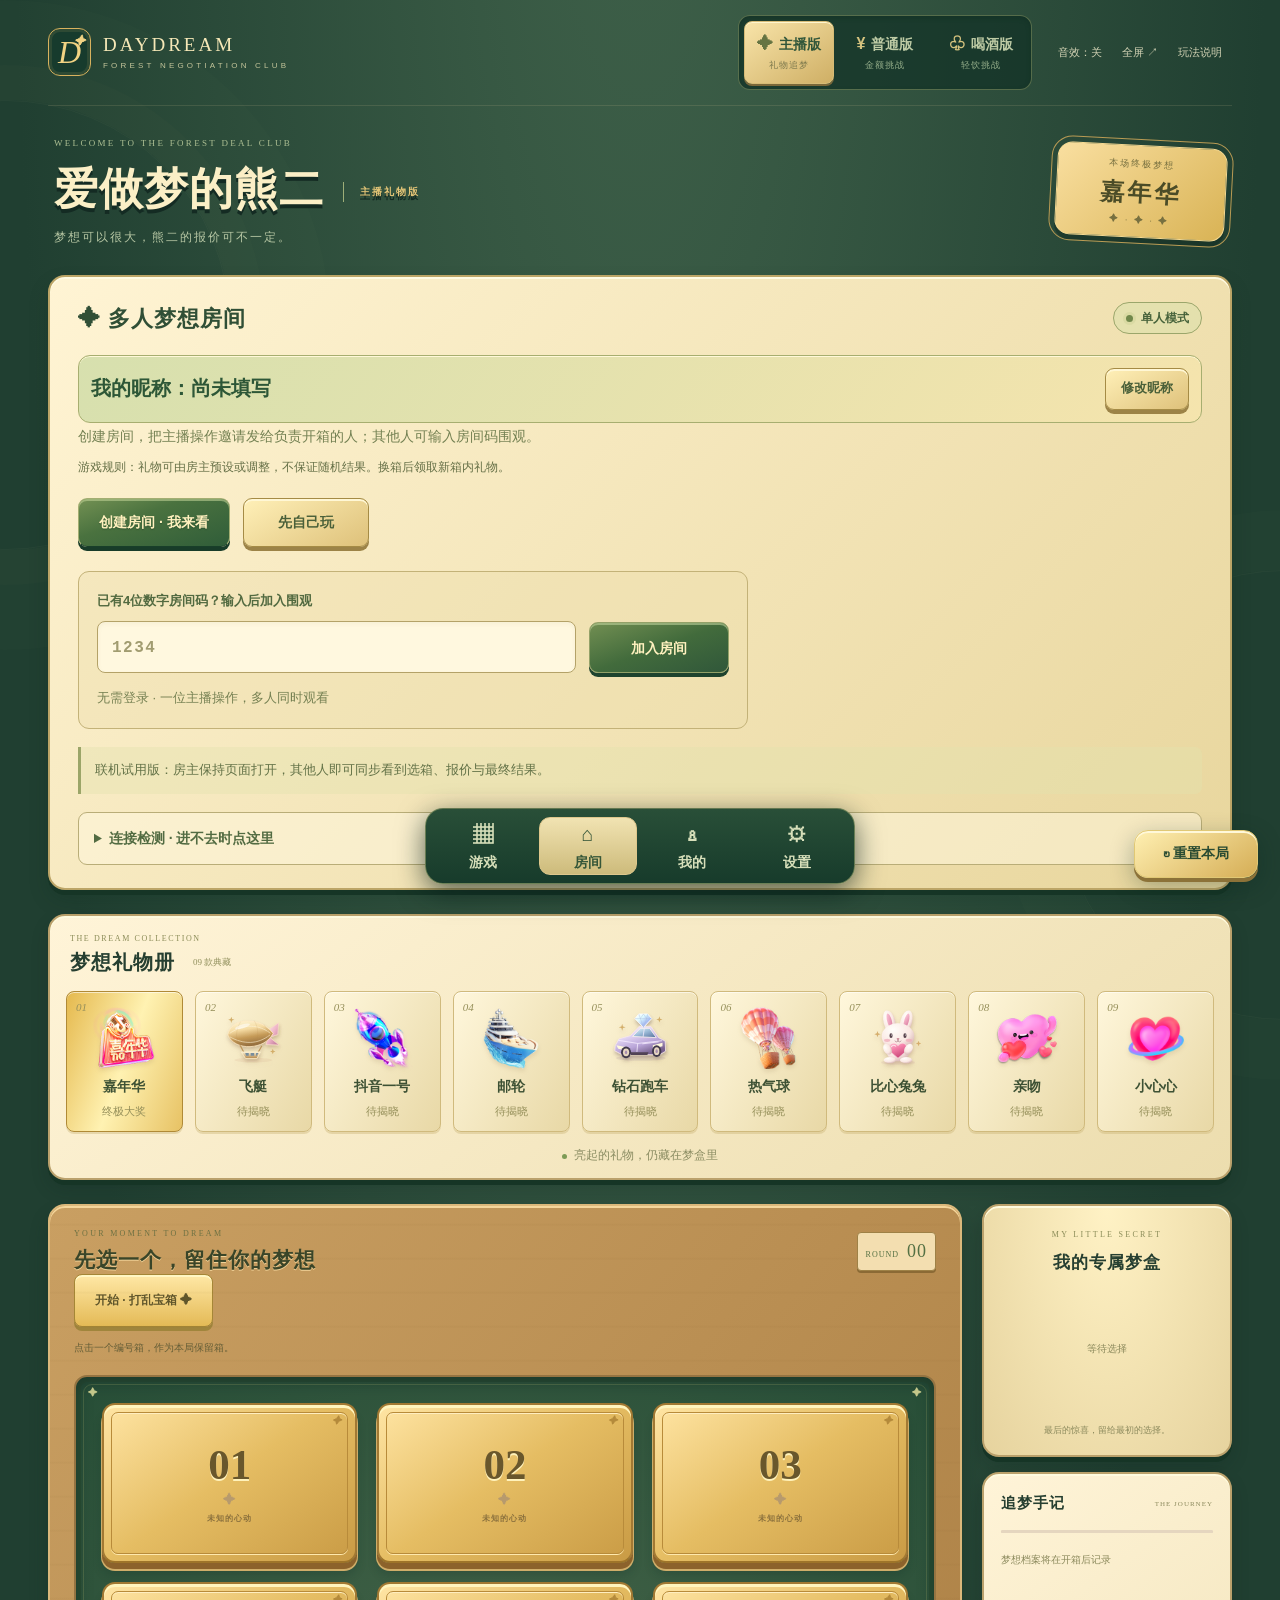
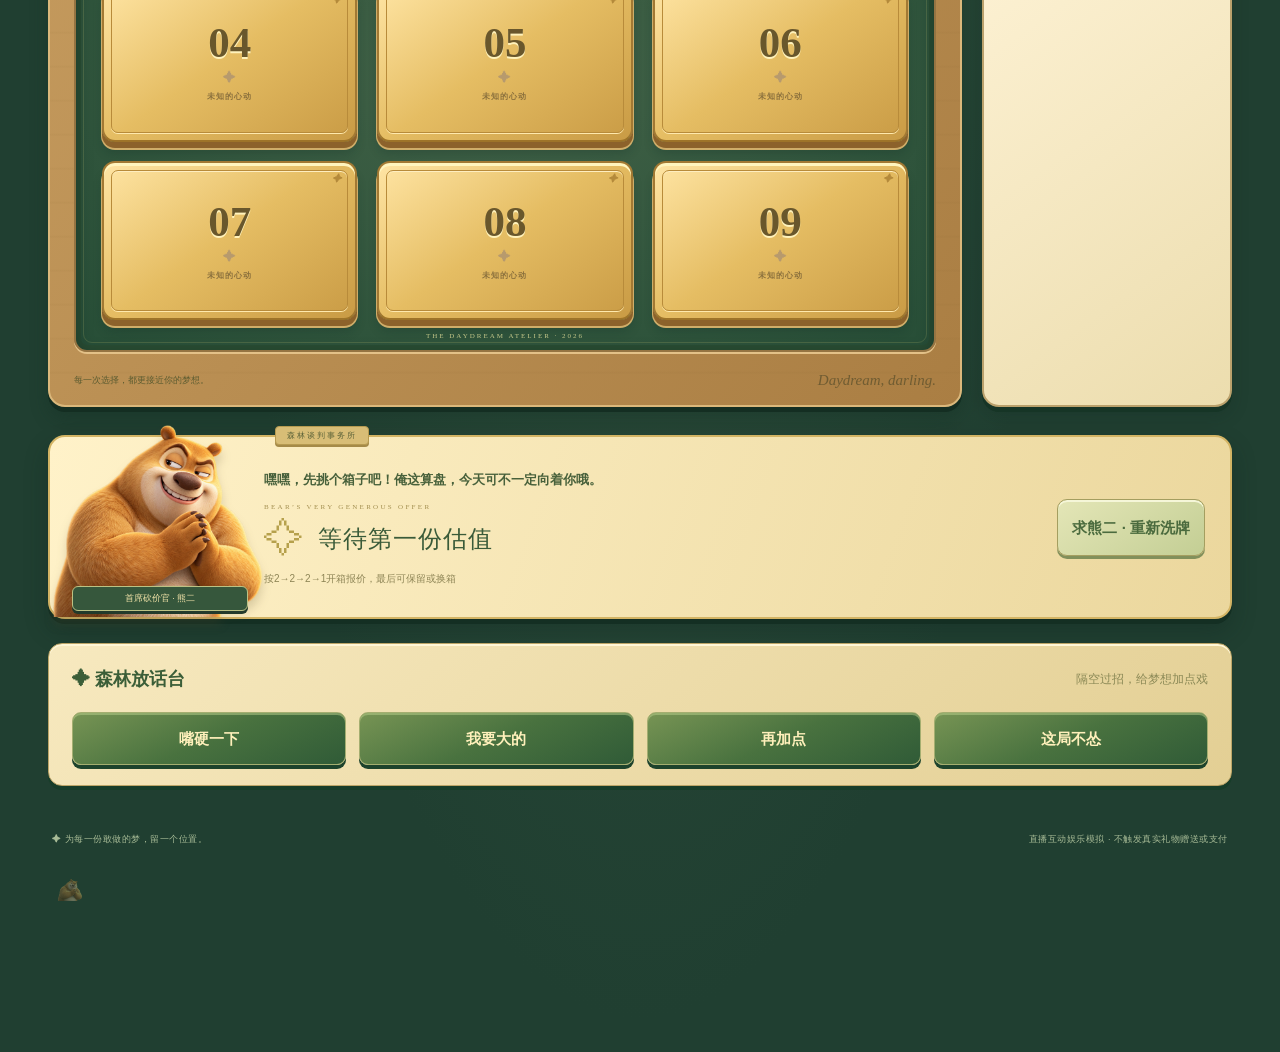
==== commit d58bbc6d: "Fix full host handoff and enforce separate player and quote roles" ====
--- a/index.html
+++ b/index.html
@@ -1,6 +1,6 @@
 <!doctype html>
 <html lang="zh-CN">
-<head><meta charset="utf-8"><meta name="viewport" content="width=device-width,initial-scale=1,viewport-fit=cover"><meta name="theme-color" content="#203f31"><meta name="referrer" content="no-referrer"><title>爱做梦的熊二 · 三种玩法</title><link rel="stylesheet" href="style.css"><link rel="stylesheet" href="mobile.css"><link rel="stylesheet" href="layout.css?v=20261022-strip"><link rel="stylesheet" href="room.css?v=20261027-live2"><link rel="stylesheet" href="owner.css?v=20261027-live"><link rel="stylesheet" href="quote-popup.css?v=20261027-live3"><link rel="stylesheet" href="showtime.css?v=20261027-live"><link rel="stylesheet" href="player-start.css?v=20261027-live"><link rel="stylesheet" href="admin.css?v=20261027-live"><link rel="stylesheet" href="modes.css?v=20261027-live"><link rel="stylesheet" href="theatre.css?v=20261027-live"><link rel="stylesheet" href="counteroffer.css?v=20261027-live"><link rel="stylesheet" href="reshuffle.css?v=20261027-live"><link rel="stylesheet" href="numeric-start.css?v=20261027-live"><link rel="stylesheet" href="mobile-pages.css?v=20261027-live"><link rel="stylesheet" href="seat-switch.css?v=20261027-live"><link rel="stylesheet" href="host-peek.css?v=20261027-live"><link rel="stylesheet" href="banker.css?v=20261027-live"><link rel="stylesheet" href="series.css?v=20261027-live"></head>
+<head><meta charset="utf-8"><meta name="viewport" content="width=device-width,initial-scale=1,viewport-fit=cover"><meta name="theme-color" content="#203f31"><meta name="referrer" content="no-referrer"><title>爱做梦的熊二 · 三种玩法</title><link rel="stylesheet" href="style.css"><link rel="stylesheet" href="mobile.css"><link rel="stylesheet" href="layout.css?v=20261022-strip"><link rel="stylesheet" href="room.css?v=20261027-hostfix"><link rel="stylesheet" href="owner.css?v=20261027-hostfix"><link rel="stylesheet" href="quote-popup.css?v=20261027-hostfix"><link rel="stylesheet" href="showtime.css?v=20261027-hostfix"><link rel="stylesheet" href="player-start.css?v=20261027-hostfix"><link rel="stylesheet" href="admin.css?v=20261027-hostfix"><link rel="stylesheet" href="modes.css?v=20261027-hostfix"><link rel="stylesheet" href="theatre.css?v=20261027-hostfix"><link rel="stylesheet" href="counteroffer.css?v=20261027-hostfix"><link rel="stylesheet" href="reshuffle.css?v=20261027-hostfix"><link rel="stylesheet" href="numeric-start.css?v=20261027-hostfix"><link rel="stylesheet" href="mobile-pages.css?v=20261027-hostfix"><link rel="stylesheet" href="seat-switch.css?v=20261027-hostfix"><link rel="stylesheet" href="host-peek.css?v=20261027-hostfix"><link rel="stylesheet" href="banker.css?v=20261027-hostfix"><link rel="stylesheet" href="series.css?v=20261027-hostfix"></head>
 <body>
 <div class="ambient ambient-one"></div><div class="ambient ambient-two"></div>
 <main class="app">
@@ -24,5 +24,5 @@
 </div>
 <section class="decision panel"><div class="negotiator"><img src="assets/bear-negotiator.png" alt="熊二谈判官"><span class="bear-badge">首席砍价官 · 熊二</span></div><div class="offer-copy"><div id="bearLine" class="bear-line">嘿嘿，先挑个箱子，俺给你估个“实在价”！</div><span class="eyebrow">BEAR’S VERY GENEROUS OFFER</span><div id="offer" class="offer">梦想，暂未估值</div><p id="offerNote">每轮开盒后，将收到一份礼物估值。接受，或继续追梦？</p></div><div class="decision-actions"><button id="accept" class="enamel">接受估值 · 终止追梦 <span>↗</span></button><button id="continue" class="secondary">继续追梦 <span>→</span></button><button id="reveal" class="enamel" hidden>揭晓我的梦盒 ✦</button><button id="swap" class="secondary" hidden>换成另一箱 · 立即开箱</button><button id="viewQuote" class="secondary" hidden>查看本轮报价</button></div></section>
 <footer class="footer"><span>✦ 为每一份敢做的梦，留一个位置。</span><span>直播互动娱乐模拟 · 不触发真实礼物赠送或支付</span></footer><div class="admin-foot"><button id="adminEntry" class="admin-entry" type="button" title="熊二管理员入口" aria-label="熊二管理员入口"><img src="assets/bear-negotiator.png" alt=""><span aria-hidden="true">⚙</span></button></div>
-</main><button id="reset" class="reset quick-reset" type="button" title="重新洗牌并清空本局进度">↻ 重置本局</button><dialog id="modal"><button id="closeModal" class="close-modal" aria-label="关闭">×</button><span class="eyebrow">THE DAYDREAM CLUB</span><h2 id="modalTitle">玩法说明</h2><div id="modalBody"></div></dialog><dialog id="quoteDialog" aria-labelledby="quoteDialogTitle"><button id="closeQuote" class="close-quote" type="button" aria-label="暂时收起报价">×</button><div class="quote-popup-header"><span class="eyebrow">THE FOREST DEAL</span><h2 id="quoteDialogTitle">熊二的本轮报价</h2></div><div id="quotePublic"><img id="quoteBear" src="assets/bear-negotiator.png" alt="熊二谈判官"><p id="quoteBearLine"></p><div id="quotePopupGift"></div><p id="quoteAudience"></p><div class="quote-popup-actions"><button id="popupAccept" class="enamel" type="button">接受报价 · 本局成交</button><button id="popupContinue" class="secondary" type="button">拒绝报价 · 继续追梦</button></div></div><div id="quotePrivate" hidden></div><p id="quotePending" role="status" aria-live="polite"></p></dialog><script src="engine.js?v=20261027-live"></script><script src="vendor/mqtt.min.js"></script><script src="room-core.js?v=20261027-live"></script><script src="series-core.js?v=20261027-live"></script><script src="room-lobby.js?v=20261027-live"></script><script src="room-directory.js?v=20261027-live"></script><script src="room.js?v=20261027-live"></script><script src="owner.js?v=20261027-live"></script><script src="quote-popup.js?v=20261027-live"></script><script src="showtime.js?v=20261027-live"></script><script src="player-start.js?v=20261027-live"></script><script src="admin.js?v=20261027-live"></script><script src="modes.js?v=20261027-live"></script><script src="theatre.js?v=20261027-live"></script><script src="counteroffer.js?v=20261027-live"></script><script src="reshuffle.js?v=20261027-live"></script><script src="mobile-pages.js?v=20261027-live"></script><script src="numeric-start.js?v=20261027-live"></script><script src="seat-switch.js?v=20261027-live"></script><script src="host-peek.js?v=20261027-live"></script><script src="banker.js?v=20261027-live"></script><script src="series.js?v=20261027-live"></script><script src="app.js?v=20261027-live"></script>
+</main><button id="reset" class="reset quick-reset" type="button" title="重新洗牌并清空本局进度">↻ 重置本局</button><dialog id="modal"><button id="closeModal" class="close-modal" aria-label="关闭">×</button><span class="eyebrow">THE DAYDREAM CLUB</span><h2 id="modalTitle">玩法说明</h2><div id="modalBody"></div></dialog><dialog id="quoteDialog" aria-labelledby="quoteDialogTitle"><button id="closeQuote" class="close-quote" type="button" aria-label="暂时收起报价">×</button><div class="quote-popup-header"><span class="eyebrow">THE FOREST DEAL</span><h2 id="quoteDialogTitle">熊二的本轮报价</h2></div><div id="quotePublic"><img id="quoteBear" src="assets/bear-negotiator.png" alt="熊二谈判官"><p id="quoteBearLine"></p><div id="quotePopupGift"></div><p id="quoteAudience"></p><div class="quote-popup-actions"><button id="popupAccept" class="enamel" type="button">接受报价 · 本局成交</button><button id="popupContinue" class="secondary" type="button">拒绝报价 · 继续追梦</button></div></div><div id="quotePrivate" hidden></div><p id="quotePending" role="status" aria-live="polite"></p></dialog><script src="engine.js?v=20261027-hostfix"></script><script src="vendor/mqtt.min.js"></script><script src="room-core.js?v=20261027-hostfix"></script><script src="series-core.js?v=20261027-hostfix"></script><script src="room-lobby.js?v=20261027-hostfix"></script><script src="room-directory.js?v=20261027-hostfix"></script><script src="room.js?v=20261027-hostfix"></script><script src="owner.js?v=20261027-hostfix"></script><script src="quote-popup.js?v=20261027-hostfix"></script><script src="showtime.js?v=20261027-hostfix"></script><script src="player-start.js?v=20261027-hostfix"></script><script src="admin.js?v=20261027-hostfix"></script><script src="modes.js?v=20261027-hostfix"></script><script src="theatre.js?v=20261027-hostfix"></script><script src="counteroffer.js?v=20261027-hostfix"></script><script src="reshuffle.js?v=20261027-hostfix"></script><script src="mobile-pages.js?v=20261027-hostfix"></script><script src="numeric-start.js?v=20261027-hostfix"></script><script src="seat-switch.js?v=20261027-hostfix"></script><script src="host-peek.js?v=20261027-hostfix"></script><script src="banker.js?v=20261027-hostfix"></script><script src="series.js?v=20261027-hostfix"></script><script src="handoff-settings.js?v=20261027-hostfix"></script><script src="app.js?v=20261027-hostfix"></script>
 </body></html>
--- a/modes.css
+++ b/modes.css
@@ -7,3 +7,7 @@
 @media(prefers-reduced-motion:reduce){.mode-switch button{transition:none}}
 
 .mode-mean-field{display:flex;flex-direction:column;gap:9px;margin:16px 0;padding:15px;border:1px solid #a8ad74;border-radius:10px;background:#e2e7ba66;color:#47633c;font-size:14px;font-weight:700}.mode-mean-field[hidden]{display:none!important}.mode-mean-field input{box-sizing:border-box;width:100%;max-width:300px;min-height:46px;padding:10px 12px;border:1px solid #a6a36b;border-radius:8px;background:#fff8df;color:#355a38;font-size:16px}.mode-mean-field small{font-size:12px;font-weight:400;line-height:1.8;color:#718052}@media(max-width:390px){.mode-mean-field{padding:12px;font-size:14px}.mode-mean-field input{max-width:none}}
+
+/* Numeric faces are amounts, never wrapping image-like icons. */
+.numeric-art{display:inline-flex;flex-direction:column;align-items:center;justify-content:center;min-width:0;white-space:nowrap;word-break:normal;overflow-wrap:normal;font-variant-numeric:tabular-nums;line-height:1.25}.numeric-art>strong{display:block;flex:none;min-width:0;max-width:100%;white-space:nowrap;word-break:normal;overflow-wrap:normal;font:inherit;line-height:1.25;letter-spacing:0}.numeric-art>small{display:block;flex:none;white-space:nowrap;line-height:1.3}.box.opened>.numeric-art+.box-name{display:none}.box.opened>.numeric-art.box-icon{position:static;inset:auto;transform:none;width:calc(100% - 12px);max-width:calc(100% - 12px);height:68px;min-height:68px;max-height:none;flex:0 0 auto;padding:8px 3px;margin:8px 0 0;font-size:clamp(12px,1.4vw,20px);background:linear-gradient(145deg,#fff2bb,#dfc47f);color:#345735;border:1px solid #d0b16d;border-radius:8px;box-shadow:inset 0 1px #fff8dc,0 2px 0 #ac8e48;text-shadow:none}.box.opened>.numeric-art.box-icon>strong{font:inherit;line-height:1.3}.box.opened>.numeric-art.box-icon>small{margin-top:5px;font-size:10px;line-height:1.3}.box.opened:has(>.numeric-art){justify-content:center;padding-top:22px}.box.opened:has(>.numeric-art)>.box-number{position:absolute;left:10px;top:8px;margin:0;font:700 11px/1.3 'Microsoft YaHei',sans-serif;letter-spacing:0;color:#e9edce;text-shadow:none}
+#quotePopupGift .numeric-art>strong,#offer .numeric-art>strong,.settlement-grid .numeric-art>strong{flex:none;font:inherit;line-height:1.25;letter-spacing:0}#quotePopupGift .numeric-art,#offer .numeric-art,.settlement-grid .numeric-art{width:104px;min-width:104px;height:76px;min-height:76px;font-size:16px;padding:7px 4px;flex:0 0 104px}.my-box .numeric-art{min-width:120px;width:max-content;max-width:100%;padding:12px;font-size:22px}
--- a/mobile-pages.css
+++ b/mobile-pages.css
@@ -61,3 +61,9 @@
 /* Visible during both opening and pricing, including the native quote dialog. */
 @media(max-width:768px){body.mobile-paged[data-mobile-page=game] .prize-panel{display:none!important}body.mobile-paged .mobile-remaining{box-sizing:border-box;flex:0 0 auto;min-width:0;width:100%;margin:5px 0 10px;padding:9px 10px;border:1px solid #aeb278;border-radius:10px;background:linear-gradient(130deg,#f5ebc8,#dce5b5);color:#355c3b;text-align:left;overflow:hidden}body.mobile-paged .mobile-remaining[hidden]{display:none!important}body.mobile-paged .mobile-remaining>strong{display:block;font-size:13px;line-height:1.5}body.mobile-paged .mobile-remaining>p{font-size:11px;line-height:1.6;margin:4px 0 7px;overflow-wrap:anywhere}body.mobile-paged .mobile-remaining-items{display:grid;grid-template-columns:repeat(3,minmax(0,1fr));gap:5px}body.mobile-paged .mobile-remaining-item{display:flex;justify-content:center;align-items:center;gap:3px;min-width:0;min-height:23px;padding:3px 2px;border:1px solid #a9b37c88;border-radius:5px;background:#fff9dfb3;color:#375c3b;font-size:11px;line-height:1.4;font-weight:700;overflow-wrap:anywhere;text-align:center}body.mobile-paged .mobile-remaining-item b{white-space:nowrap;font-size:10px;color:#687341}body.mobile-paged #mobileRemainingDeal{margin:0 0 10px}body.mobile-paged #quoteDialog #mobileRemainingQuote{margin:8px 0 12px;padding:9px;max-height:none}body.mobile-paged #quoteDialog #mobileRemainingQuote>p{font-size:11px;line-height:1.6}body.mobile-paged[data-phase=pricing] #mobileRemainingDeal,body.mobile-paged[data-phase=offer] #mobileRemainingDeal{position:relative}body.mobile-paged .stage{overflow-y:auto;overscroll-behavior:contain}body.mobile-paged .box-tray{flex:1 0 185px;min-height:185px}body.mobile-paged #quoteDialog{overflow-y:auto}body.mobile-paged #quoteDialog #quoteBear{width:60px;height:65px}body.mobile-paged #quoteDialog #quoteBearLine{font-size:12px;line-height:1.6;margin-bottom:9px}}
 @media(max-width:350px){body.mobile-paged .mobile-remaining{padding:8px}body.mobile-paged .mobile-remaining-item{font-size:10px}body.mobile-paged .mobile-remaining>p{font-size:10px}}
+
+/* A stable 3 x 3 tray: unknown boxes stay boxes, revealed numbers get one face. */
+@media(max-width:768px){body.mobile-paged .stage{overflow-y:auto;overflow-x:hidden;min-width:0}body.mobile-paged .stage-top>div:first-child{min-width:0;flex:1}body.mobile-paged .stage-top h2{overflow-wrap:anywhere}body.mobile-paged .box-tray{box-sizing:border-box;flex:1 0 344px;min-height:344px;padding:14px 8px 20px}body.mobile-paged .boxes{height:auto;min-height:308px;grid-template-rows:repeat(3,minmax(96px,1fr));gap:10px 9px}body.mobile-paged .box{box-sizing:border-box;position:relative;min-height:96px;height:100%;padding:12px 4px 11px;gap:5px;justify-content:center;overflow:hidden}body.mobile-paged .box>.box-number{flex:0 0 auto;font-size:clamp(28px,8.5vw,36px);line-height:1.1;margin:0}body.mobile-paged .box:not(.opened)>.box-icon{flex:0 0 10px;height:10px;min-height:10px;font-size:10px;line-height:10px;margin:0}body.mobile-paged .box>.box-name{position:static;flex:0 0 auto;min-height:15px;margin:0;font-size:11px;line-height:1.4;letter-spacing:0;white-space:nowrap;overflow-wrap:normal}body.mobile-paged .box.opened{padding:21px 3px 9px;gap:3px}body.mobile-paged .box.opened>.box-number{position:absolute;left:8px;top:7px;font:700 10px/1.3 'Microsoft YaHei',sans-serif;letter-spacing:0;margin:0}body.mobile-paged .box.opened>.numeric-art.box-icon{position:static!important;inset:auto!important;transform:none!important;box-sizing:border-box;width:calc(100% - 8px);min-width:0;max-width:calc(100% - 8px);height:58px!important;min-height:58px;max-height:none;flex:0 0 58px;padding:7px 2px;margin:3px 0 0;font-size:clamp(11px,3.45vw,15px);line-height:1.25;background:linear-gradient(145deg,#fff1b7,#dfc17c);border-radius:7px;overflow:visible}body.mobile-paged .box.opened>.numeric-art.box-icon>strong{display:block;flex:none;font:inherit;line-height:1.25;white-space:nowrap;word-break:normal;overflow-wrap:normal;letter-spacing:0}body.mobile-paged .box.opened>.numeric-art.box-icon>small{display:block;font-size:9px;line-height:1.3;margin-top:4px}body.mobile-paged .box.opened>.numeric-art+.box-name{display:none!important}body.mobile-paged #quoteDialog #quotePopupGift .numeric-art{box-sizing:border-box;flex:0 0 90px;width:90px;min-width:90px;max-width:90px;height:66px;min-height:66px;padding:6px 3px;font-size:14px}body.mobile-paged #quoteDialog #quotePopupGift .numeric-art>strong{font:inherit;flex:none;white-space:nowrap;line-height:1.25}body.mobile-paged #quoteDialog #quotePopupGift .numeric-art>small{font-size:10px;line-height:1.3;margin-top:4px}body.mobile-paged .settlement-grid .numeric-art{box-sizing:border-box;width:100%;min-width:0;max-width:100%;height:62px;min-height:62px;flex:none;font-size:14px;padding:6px 3px}body.mobile-paged .prize-strip .numeric-art{font-size:12px;white-space:nowrap;min-width:0;max-width:100%}body.mobile-paged .series-board{flex:0 0 auto}body.mobile-paged .box:after{top:5px;right:7px;font-size:8px}}
+@media(max-width:350px){body.mobile-paged .box-tray{padding-left:7px;padding-right:7px}body.mobile-paged .boxes{gap:10px 8px}body.mobile-paged .box>.box-name{font-size:10px}body.mobile-paged .box.opened>.numeric-art.box-icon{font-size:11px}body.mobile-paged #quoteDialog #quotePopupGift>strong{font-size:18px;line-height:1.5}}
+
+@media(max-width:768px){body.mobile-paged .box.opened>img.box-icon{width:44px;height:42px;min-height:42px;max-height:42px;flex:0 0 42px;margin:0}body.mobile-paged .box.opened>.box-name{font-size:11px;line-height:1.35;min-height:15px}}
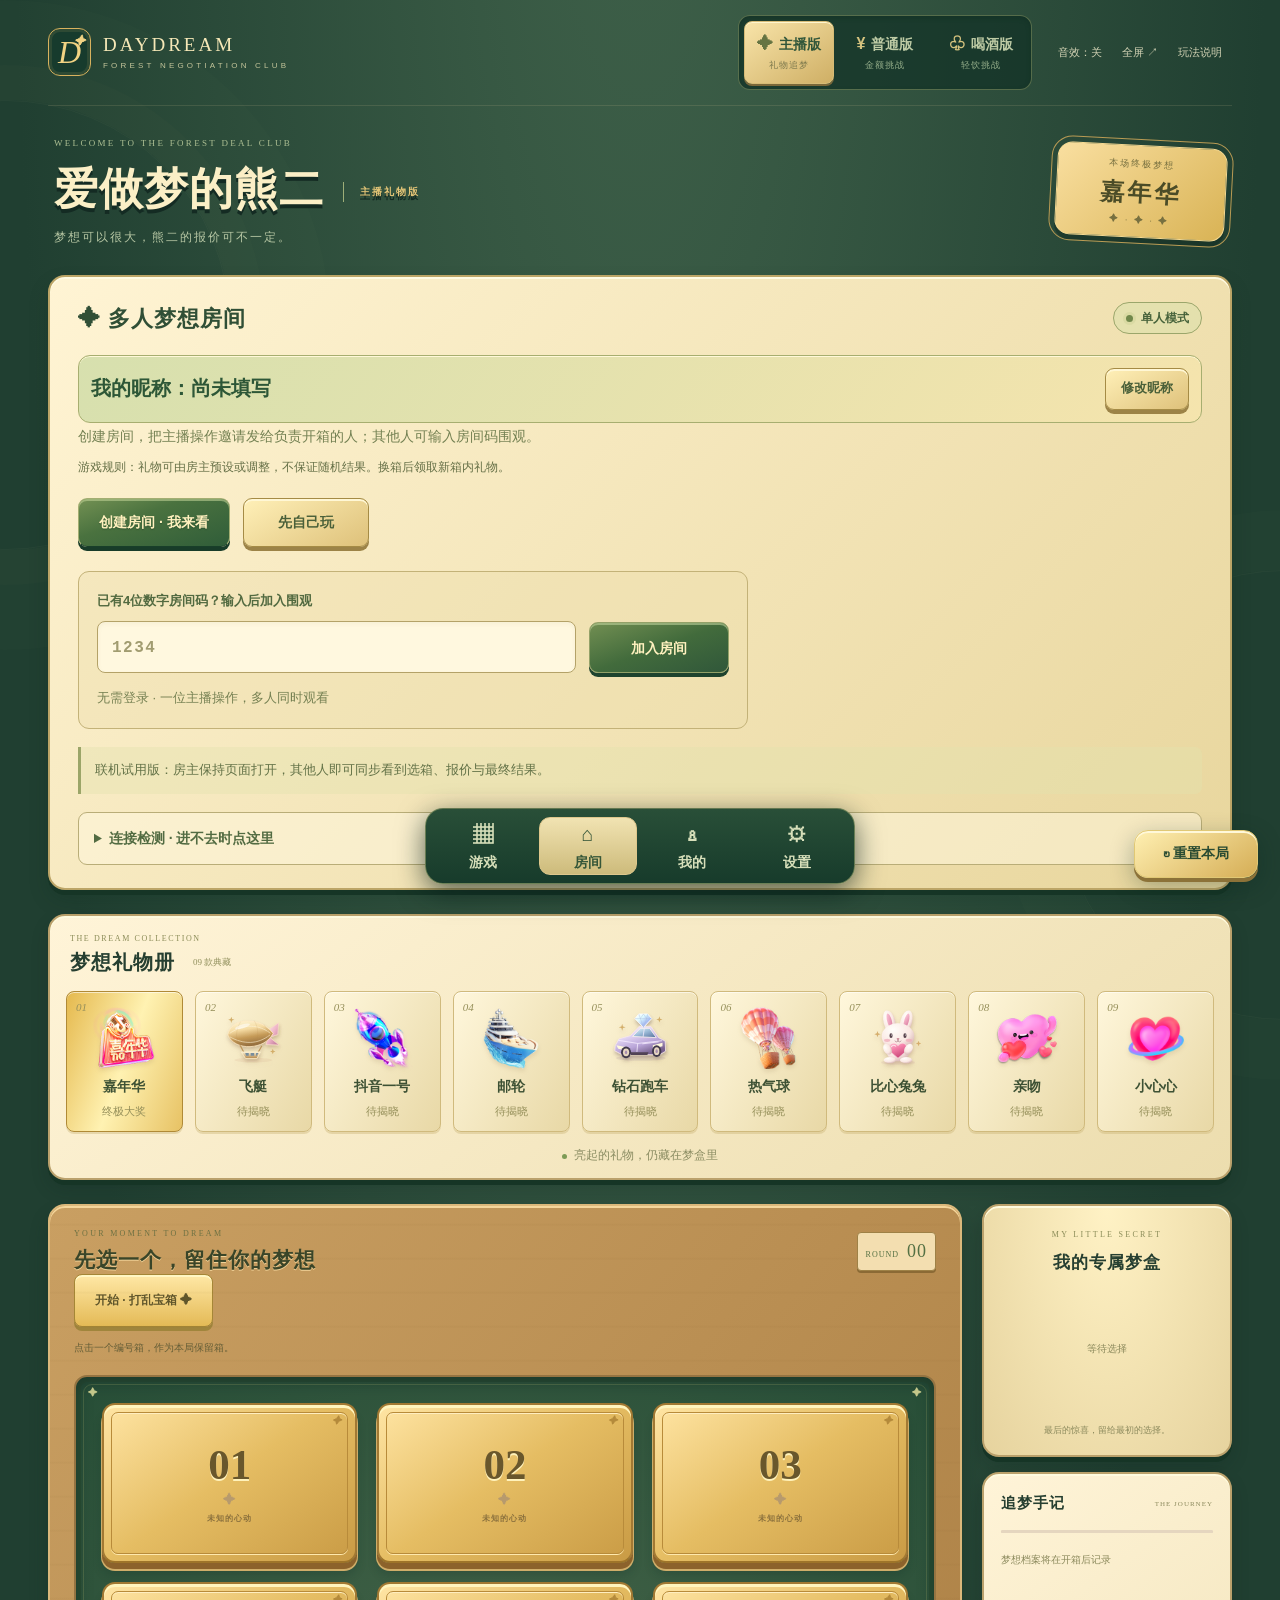
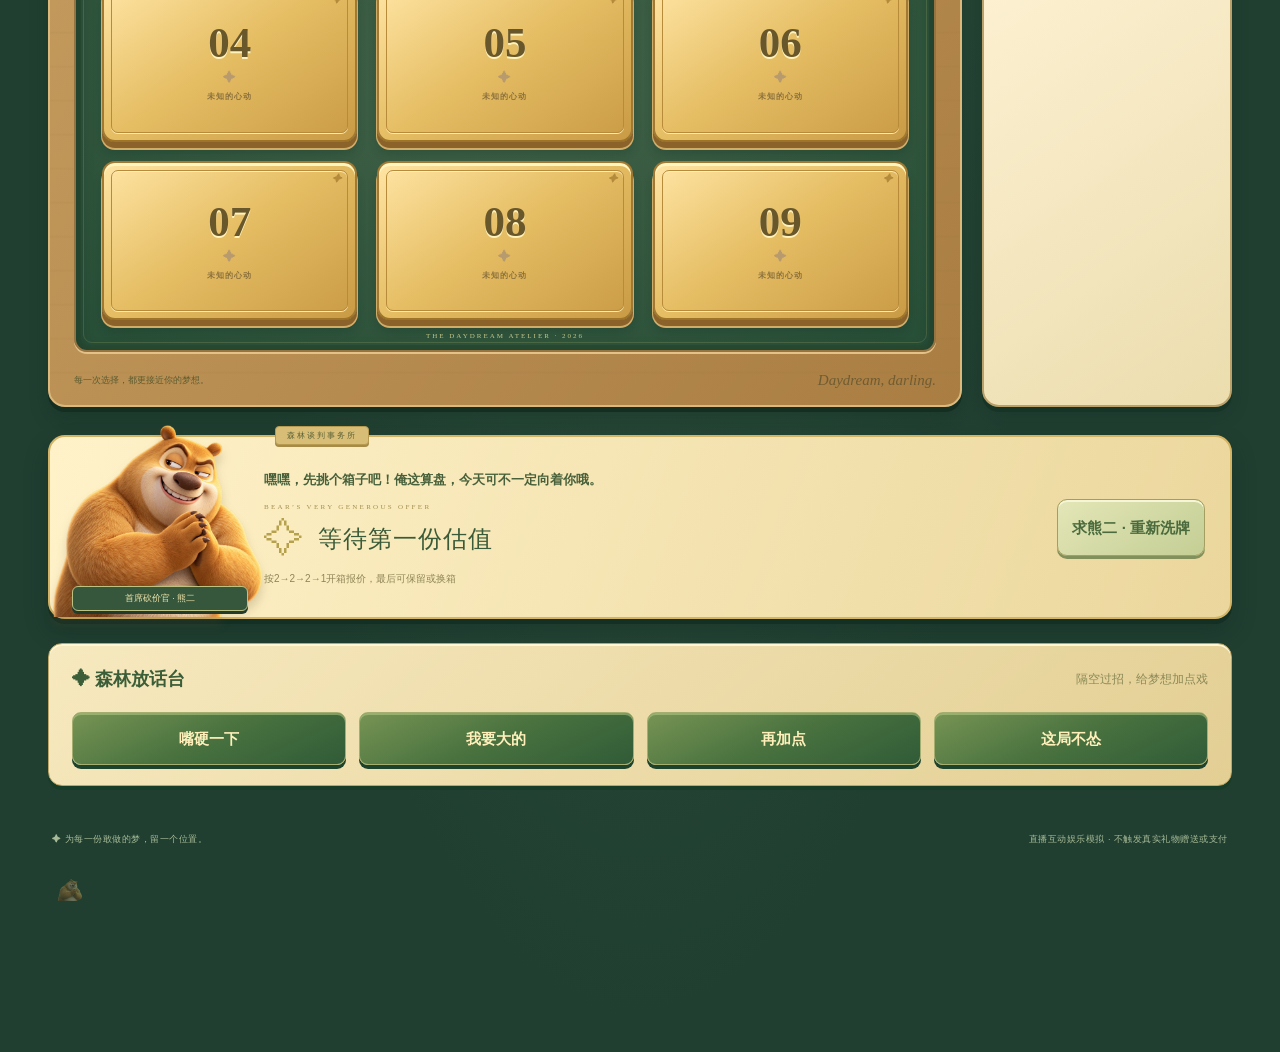
==== commit 653c4169: "Make banker change a prominent mobile room action" ====
--- a/index.html
+++ b/index.html
@@ -1,6 +1,6 @@
 <!doctype html>
 <html lang="zh-CN">
-<head><meta charset="utf-8"><meta name="viewport" content="width=device-width,initial-scale=1,viewport-fit=cover"><meta name="theme-color" content="#203f31"><meta name="referrer" content="no-referrer"><title>爱做梦的熊二 · 三种玩法</title><link rel="stylesheet" href="style.css"><link rel="stylesheet" href="mobile.css"><link rel="stylesheet" href="layout.css?v=20261022-strip"><link rel="stylesheet" href="room.css?v=20261027-hostfix"><link rel="stylesheet" href="owner.css?v=20261027-hostfix"><link rel="stylesheet" href="quote-popup.css?v=20261027-hostfix"><link rel="stylesheet" href="showtime.css?v=20261027-hostfix"><link rel="stylesheet" href="player-start.css?v=20261027-hostfix"><link rel="stylesheet" href="admin.css?v=20261027-hostfix"><link rel="stylesheet" href="modes.css?v=20261027-hostfix"><link rel="stylesheet" href="theatre.css?v=20261027-hostfix"><link rel="stylesheet" href="counteroffer.css?v=20261027-hostfix"><link rel="stylesheet" href="reshuffle.css?v=20261027-hostfix"><link rel="stylesheet" href="numeric-start.css?v=20261027-hostfix"><link rel="stylesheet" href="mobile-pages.css?v=20261027-hostfix"><link rel="stylesheet" href="seat-switch.css?v=20261027-hostfix"><link rel="stylesheet" href="host-peek.css?v=20261027-hostfix"><link rel="stylesheet" href="banker.css?v=20261027-hostfix"><link rel="stylesheet" href="series.css?v=20261027-hostfix"></head>
+<head><meta charset="utf-8"><meta name="viewport" content="width=device-width,initial-scale=1,viewport-fit=cover"><meta name="theme-color" content="#203f31"><meta name="referrer" content="no-referrer"><title>爱做梦的熊二 · 三种玩法</title><link rel="stylesheet" href="style.css"><link rel="stylesheet" href="mobile.css"><link rel="stylesheet" href="layout.css?v=20261022-strip"><link rel="stylesheet" href="room.css?v=20261027-hostfix"><link rel="stylesheet" href="owner.css?v=20261027-hostfix"><link rel="stylesheet" href="quote-popup.css?v=20261027-hostfix"><link rel="stylesheet" href="showtime.css?v=20261027-hostfix"><link rel="stylesheet" href="player-start.css?v=20261027-hostfix"><link rel="stylesheet" href="admin.css?v=20261027-hostfix"><link rel="stylesheet" href="modes.css?v=20261027-hostfix"><link rel="stylesheet" href="theatre.css?v=20261027-hostfix"><link rel="stylesheet" href="counteroffer.css?v=20261027-hostfix"><link rel="stylesheet" href="reshuffle.css?v=20261027-hostfix"><link rel="stylesheet" href="numeric-start.css?v=20261027-hostfix"><link rel="stylesheet" href="mobile-pages.css?v=20261027-hostfix"><link rel="stylesheet" href="seat-switch.css?v=20261027-hostfix"><link rel="stylesheet" href="host-peek.css?v=20261027-hostfix"><link rel="stylesheet" href="banker.css?v=20261028-banker"><link rel="stylesheet" href="series.css?v=20261027-hostfix"></head>
 <body>
 <div class="ambient ambient-one"></div><div class="ambient ambient-two"></div>
 <main class="app">
@@ -24,5 +24,5 @@
 </div>
 <section class="decision panel"><div class="negotiator"><img src="assets/bear-negotiator.png" alt="熊二谈判官"><span class="bear-badge">首席砍价官 · 熊二</span></div><div class="offer-copy"><div id="bearLine" class="bear-line">嘿嘿，先挑个箱子，俺给你估个“实在价”！</div><span class="eyebrow">BEAR’S VERY GENEROUS OFFER</span><div id="offer" class="offer">梦想，暂未估值</div><p id="offerNote">每轮开盒后，将收到一份礼物估值。接受，或继续追梦？</p></div><div class="decision-actions"><button id="accept" class="enamel">接受估值 · 终止追梦 <span>↗</span></button><button id="continue" class="secondary">继续追梦 <span>→</span></button><button id="reveal" class="enamel" hidden>揭晓我的梦盒 ✦</button><button id="swap" class="secondary" hidden>换成另一箱 · 立即开箱</button><button id="viewQuote" class="secondary" hidden>查看本轮报价</button></div></section>
 <footer class="footer"><span>✦ 为每一份敢做的梦，留一个位置。</span><span>直播互动娱乐模拟 · 不触发真实礼物赠送或支付</span></footer><div class="admin-foot"><button id="adminEntry" class="admin-entry" type="button" title="熊二管理员入口" aria-label="熊二管理员入口"><img src="assets/bear-negotiator.png" alt=""><span aria-hidden="true">⚙</span></button></div>
-</main><button id="reset" class="reset quick-reset" type="button" title="重新洗牌并清空本局进度">↻ 重置本局</button><dialog id="modal"><button id="closeModal" class="close-modal" aria-label="关闭">×</button><span class="eyebrow">THE DAYDREAM CLUB</span><h2 id="modalTitle">玩法说明</h2><div id="modalBody"></div></dialog><dialog id="quoteDialog" aria-labelledby="quoteDialogTitle"><button id="closeQuote" class="close-quote" type="button" aria-label="暂时收起报价">×</button><div class="quote-popup-header"><span class="eyebrow">THE FOREST DEAL</span><h2 id="quoteDialogTitle">熊二的本轮报价</h2></div><div id="quotePublic"><img id="quoteBear" src="assets/bear-negotiator.png" alt="熊二谈判官"><p id="quoteBearLine"></p><div id="quotePopupGift"></div><p id="quoteAudience"></p><div class="quote-popup-actions"><button id="popupAccept" class="enamel" type="button">接受报价 · 本局成交</button><button id="popupContinue" class="secondary" type="button">拒绝报价 · 继续追梦</button></div></div><div id="quotePrivate" hidden></div><p id="quotePending" role="status" aria-live="polite"></p></dialog><script src="engine.js?v=20261027-hostfix"></script><script src="vendor/mqtt.min.js"></script><script src="room-core.js?v=20261027-hostfix"></script><script src="series-core.js?v=20261027-hostfix"></script><script src="room-lobby.js?v=20261027-hostfix"></script><script src="room-directory.js?v=20261027-hostfix"></script><script src="room.js?v=20261027-hostfix"></script><script src="owner.js?v=20261027-hostfix"></script><script src="quote-popup.js?v=20261027-hostfix"></script><script src="showtime.js?v=20261027-hostfix"></script><script src="player-start.js?v=20261027-hostfix"></script><script src="admin.js?v=20261027-hostfix"></script><script src="modes.js?v=20261027-hostfix"></script><script src="theatre.js?v=20261027-hostfix"></script><script src="counteroffer.js?v=20261027-hostfix"></script><script src="reshuffle.js?v=20261027-hostfix"></script><script src="mobile-pages.js?v=20261027-hostfix"></script><script src="numeric-start.js?v=20261027-hostfix"></script><script src="seat-switch.js?v=20261027-hostfix"></script><script src="host-peek.js?v=20261027-hostfix"></script><script src="banker.js?v=20261027-hostfix"></script><script src="series.js?v=20261027-hostfix"></script><script src="handoff-settings.js?v=20261027-hostfix"></script><script src="app.js?v=20261027-hostfix"></script>
+</main><button id="reset" class="reset quick-reset" type="button" title="重新洗牌并清空本局进度">↻ 重置本局</button><dialog id="modal"><button id="closeModal" class="close-modal" aria-label="关闭">×</button><span class="eyebrow">THE DAYDREAM CLUB</span><h2 id="modalTitle">玩法说明</h2><div id="modalBody"></div></dialog><dialog id="quoteDialog" aria-labelledby="quoteDialogTitle"><button id="closeQuote" class="close-quote" type="button" aria-label="暂时收起报价">×</button><div class="quote-popup-header"><span class="eyebrow">THE FOREST DEAL</span><h2 id="quoteDialogTitle">熊二的本轮报价</h2></div><div id="quotePublic"><img id="quoteBear" src="assets/bear-negotiator.png" alt="熊二谈判官"><p id="quoteBearLine"></p><div id="quotePopupGift"></div><p id="quoteAudience"></p><div class="quote-popup-actions"><button id="popupAccept" class="enamel" type="button">接受报价 · 本局成交</button><button id="popupContinue" class="secondary" type="button">拒绝报价 · 继续追梦</button></div></div><div id="quotePrivate" hidden></div><p id="quotePending" role="status" aria-live="polite"></p></dialog><script src="engine.js?v=20261027-hostfix"></script><script src="vendor/mqtt.min.js"></script><script src="room-core.js?v=20261027-hostfix"></script><script src="series-core.js?v=20261027-hostfix"></script><script src="room-lobby.js?v=20261027-hostfix"></script><script src="room-directory.js?v=20261027-hostfix"></script><script src="room.js?v=20261027-hostfix"></script><script src="owner.js?v=20261027-hostfix"></script><script src="quote-popup.js?v=20261027-hostfix"></script><script src="showtime.js?v=20261027-hostfix"></script><script src="player-start.js?v=20261027-hostfix"></script><script src="admin.js?v=20261027-hostfix"></script><script src="modes.js?v=20261027-hostfix"></script><script src="theatre.js?v=20261027-hostfix"></script><script src="counteroffer.js?v=20261027-hostfix"></script><script src="reshuffle.js?v=20261027-hostfix"></script><script src="mobile-pages.js?v=20261027-hostfix"></script><script src="numeric-start.js?v=20261027-hostfix"></script><script src="seat-switch.js?v=20261027-hostfix"></script><script src="host-peek.js?v=20261027-hostfix"></script><script src="banker.js?v=20261028-banker"></script><script src="series.js?v=20261027-hostfix"></script><script src="handoff-settings.js?v=20261027-hostfix"></script><script src="app.js?v=20261027-hostfix"></script>
 </body></html>
--- a/banker.css
+++ b/banker.css
@@ -1,4 +1,10 @@
 .banker-entry{min-height:44px;padding:9px 15px;border:1px solid #a69356;border-radius:9px;background:#f9ecc7;color:#34543b;font:700 14px/1.6 'Microsoft YaHei',sans-serif;cursor:pointer}
+#roomPanel #roomBankerQuick{box-sizing:border-box;margin:14px 0 16px;padding:13px;border:2px solid #9c8244;border-radius:13px;background:linear-gradient(135deg,#244e37,#173e2b);box-shadow:0 3px 0 #9f874555,inset 0 1px #b3c18b33}
+#roomPanel #roomBankerQuick[hidden]{display:none}
+#roomPanel #roomBankerCurrent{margin:0 0 10px;color:#f7e8b9;font-size:14px;font-weight:700;line-height:1.5;overflow-wrap:anywhere}
+#roomPanel #bankerEntry{box-sizing:border-box;width:100%;min-width:0;min-height:64px;margin:0;padding:14px 16px;border:1px solid #ffedb0;border-radius:10px;background:linear-gradient(145deg,#ffe9a4,#dbb660);box-shadow:0 3px 0 #977535,inset 0 2px #fff6d3;color:#284c33;font:800 21px/1.4 'Microsoft YaHei',sans-serif;letter-spacing:1px;white-space:normal}
+#roomPanel #roomBankerHint{margin:10px 0 0;color:#dedfb6;font-size:12px;line-height:1.6;overflow-wrap:anywhere}
+#bankerMembersList .banker-request>button{min-height:50px;min-width:130px;padding:12px 16px;border:1px solid #527844;border-radius:9px;background:linear-gradient(145deg,#62834a,#315e3c);box-shadow:0 3px 0 #244a30,inset 0 1px #a8bd7b;color:#fff1c7;font:700 16px/1.5 'Microsoft YaHei',sans-serif;cursor:pointer}
 .banker-dialog{width:min(580px,calc(100vw - 36px));max-height:82dvh;box-sizing:border-box;overflow:auto;border:1px solid #a69356;border-radius:16px;padding:28px;background:#fff9e9;color:#264531;box-shadow:0 20px 80px #10291d55}
 .banker-dialog::backdrop{background:#10291d9c;backdrop-filter:blur(4px)}
 .banker-close{position:absolute;right:12px;top:10px;width:44px;height:44px;border:0;border-radius:50%;background:transparent;font-size:28px;color:#34543b;cursor:pointer}
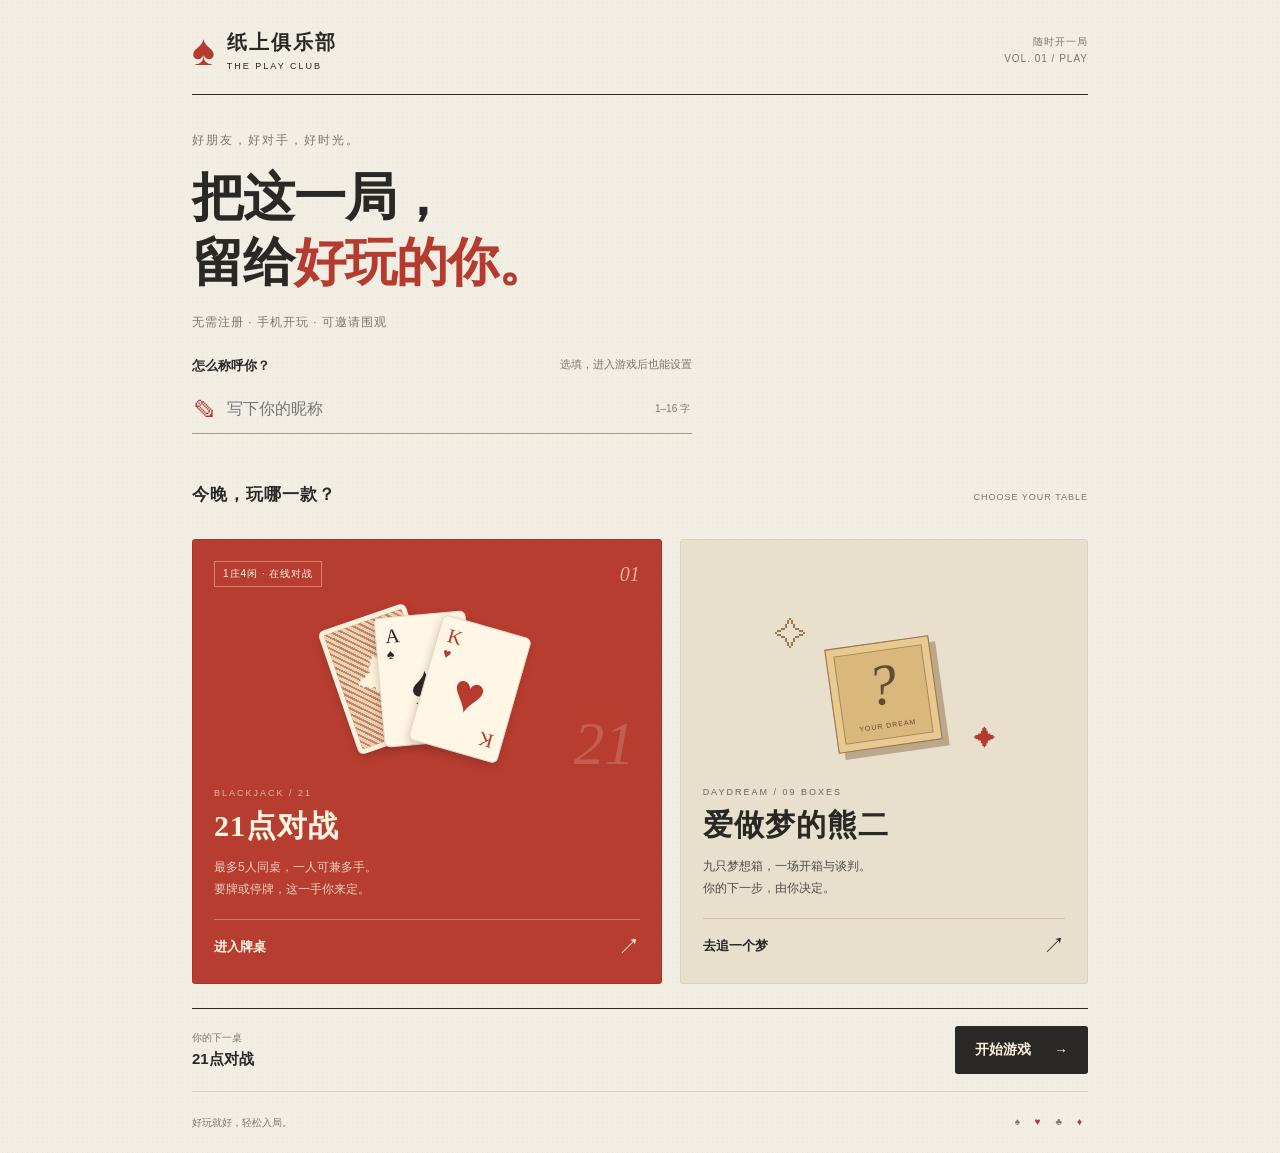
==== commit 20a83038: "Add mobile game hall and five-seat multiplayer blackjack" ====
--- a/index.html
+++ b/index.html
@@ -1,28 +1,16 @@
 <!doctype html>
 <html lang="zh-CN">
-<head><meta charset="utf-8"><meta name="viewport" content="width=device-width,initial-scale=1,viewport-fit=cover"><meta name="theme-color" content="#203f31"><meta name="referrer" content="no-referrer"><title>爱做梦的熊二 · 三种玩法</title><link rel="stylesheet" href="style.css"><link rel="stylesheet" href="mobile.css"><link rel="stylesheet" href="layout.css?v=20261022-strip"><link rel="stylesheet" href="room.css?v=20261027-hostfix"><link rel="stylesheet" href="owner.css?v=20261027-hostfix"><link rel="stylesheet" href="quote-popup.css?v=20261027-hostfix"><link rel="stylesheet" href="showtime.css?v=20261027-hostfix"><link rel="stylesheet" href="player-start.css?v=20261027-hostfix"><link rel="stylesheet" href="admin.css?v=20261027-hostfix"><link rel="stylesheet" href="modes.css?v=20261027-hostfix"><link rel="stylesheet" href="theatre.css?v=20261027-hostfix"><link rel="stylesheet" href="counteroffer.css?v=20261027-hostfix"><link rel="stylesheet" href="reshuffle.css?v=20261027-hostfix"><link rel="stylesheet" href="numeric-start.css?v=20261027-hostfix"><link rel="stylesheet" href="mobile-pages.css?v=20261027-hostfix"><link rel="stylesheet" href="seat-switch.css?v=20261027-hostfix"><link rel="stylesheet" href="host-peek.css?v=20261027-hostfix"><link rel="stylesheet" href="banker.css?v=20261028-banker"><link rel="stylesheet" href="series.css?v=20261027-hostfix"></head>
+<head><meta charset="utf-8"><meta name="viewport" content="width=device-width,initial-scale=1,viewport-fit=cover"><meta name="theme-color" content="#f3eee4"><meta name="referrer" content="no-referrer"><title>纸上俱乐部 · 游戏大厅</title><script src="entry-router.js?v=20261028-club"></script><link rel="stylesheet" href="hall.css?v=20261028-club"></head>
 <body>
-<div class="ambient ambient-one"></div><div class="ambient ambient-two"></div>
-<main class="app">
-<header class="topbar"><a class="brand" href="./" aria-label="爱做梦的熊二首页"><span class="brand-seal">D<span>✦</span></span><span>DAYDREAM<span class="brand-sub">FOREST NEGOTIATION CLUB</span></span></a><div class="top-note"><i></i> 主播专属 · 梦想正在发生</div><div class="mode-switch" role="group" aria-label="版本切换"><button type="button" data-mode="gift" aria-pressed="true"><span>✦</span>主播版<small>礼物追梦</small></button><button type="button" data-mode="money" aria-pressed="false"><span>¥</span>普通版<small>金额挑战</small></button><button type="button" data-mode="drink" aria-pressed="false"><span>♧</span>喝酒版<small>轻饮挑战</small></button></div><nav class="tools" aria-label="游戏工具"><button id="sound" title="切换音效">音效：关</button><button id="fullscreen" title="进入全屏">全屏 ↗</button><button id="rules">玩法说明</button></nav></header>
-<section class="heading"><div><p class="eyebrow">WELCOME TO THE FOREST DEAL CLUB</p><h1 id="gameTitle">爱做梦的熊二<span id="gameSubtitle">森林谈判事务所</span></h1><p class="subtitle" id="gameTagline">梦想可以很大，熊二的报价可不一定。</p></div><div class="session-stamp"><span id="topDreamLabel">本场终极梦想</span><strong id="topDream">嘉年华</strong><span class="stamp-stars">✦ · ✦ · ✦</span></div></section>
-<section id="modeSetup" class="panel mode-setup" hidden aria-labelledby="modeSetupTitle"><div class="mode-setup-heading"><div><span class="eyebrow">BUILD YOUR NINE DREAMS</span><h2 id="modeSetupTitle">先设定，这一局的九种可能</h2></div><span class="mode-config-badge">自定义奖池</span></div><p id="modeSetupNote">设置最小值与最大值，自动生成九档数值；每一档都可以再调整。</p><div class="mode-range"><label for="modeMin">最小值<input id="modeMin" type="number" inputmode="decimal" min="0" step="any" value="1"></label><label for="modeMax">最大值<input id="modeMax" type="number" inputmode="decimal" min="0" step="any" value="100"></label><button id="generateValues" class="secondary" type="button">自动生成九个数 ↗</button></div><div id="modeValues" class="mode-values" aria-label="九档可编辑数值"></div><div class="mode-setup-bottom"><p class="mode-drink-note">轻饮挑战仅限成年人自愿参与，可随时跳过，也可用水、茶或其他无酒精饮品替代。请按自身情况设置适量数值。</p><button id="applyValues" class="enamel" type="button">确认使用这组数值 ✦</button></div><p id="modeFeedback" role="status" aria-live="polite"></p></section>
-<section id="roomPanel" class="panel room-panel" aria-label="多人互动房间">
- <div class="room-header"><h2>✦ 多人梦想房间</h2><span id="roomStatus" role="status">单人模式</span></div>
- <p id="roomIntro">创建房间，把主播操作链接发给主播；其他人输入4位数字房间码即可同步围观。</p><p class="room-config-rule">游戏规则：礼物可由房主预设或调整，不保证随机结果。换箱后领取新箱内礼物。</p>
- <strong id="roomCode" aria-label="房间码"></strong><span id="roomCount" aria-live="polite"></span>
- <div class="room-actions"><button id="createRoom" type="button">创建房间 · 我来看</button><button id="soloMode" type="button">先自己玩</button><button id="reconnectRoom" type="button" hidden>重新连接</button><button id="leaveRoom" type="button" hidden>离开房间</button></div>
- <div id="joinArea" class="room-join"><label for="joinCode">已有4位数字房间码？输入后加入围观<input id="joinCode" inputmode="numeric" pattern="[0-9]{4}" placeholder="1234" autocomplete="off" spellcheck="false" maxlength="4"></label><button id="joinRoom" type="button">加入房间</button><small>无需登录 · 一位主播操作，多人同时观看</small></div>
- <div id="roomLinkArea" hidden><label for="roomLink">主播操作链接 · 只发给负责开箱的主播<input id="roomLink" readonly aria-label="主播操作链接"></label><button id="copyPlayer" type="button">复制主播链接</button></div>
- <div id="watchLinkArea" hidden><label for="watchLink">围观链接 · 可分享给多个人<input id="watchLink" readonly aria-label="围观链接"></label><button id="copyWatch" type="button">复制围观链接</button></div>
- <p id="roomNotice" aria-live="polite">联机试用版：房主保持页面打开，其他人即可同步看到选箱、报价与最终结果。</p>
+<main class="hall">
+<header class="masthead"><a class="club-mark" href="./" aria-label="游戏大厅"><span aria-hidden="true">♠</span><b>纸上俱乐部<small>THE PLAY CLUB</small></b></a><span class="edition">随时开一局<br>VOL. 01 / PLAY</span></header>
+<section class="intro"><p class="eyebrow">好朋友，好对手，好时光。</p><h1>把这一局，<br>留给<span>好玩的你。</span></h1><p class="intro-note">无需注册 · 手机开玩 · 可邀请围观</p></section>
+<section class="identity" aria-label="你的昵称"><label for="hallName">怎么称呼你？<small>选填，进入游戏后也能设置</small></label><div class="name-field"><span aria-hidden="true">✎</span><input id="hallName" maxlength="32" autocomplete="nickname" placeholder="写下你的昵称" aria-describedby="nameFeedback"><span class="name-limit">1–16 字</span></div><p id="nameFeedback" role="status" aria-live="polite"></p></section>
+<section class="games" aria-labelledby="gamesTitle"><div class="section-title"><h2 id="gamesTitle">今晚，玩哪一款？</h2><span>CHOOSE YOUR TABLE</span></div>
+<a class="game-card blackjack" href="blackjack.html" data-game="blackjack"><div class="card-heading"><span class="game-tag">1庄4闲 · 在线对战</span><span class="card-number">01</span></div><div class="playing-cards" aria-hidden="true"><div class="paper-card card-back"><span>✦</span></div><div class="paper-card ace"><b>A<small>♠</small></b><span>♠</span><i>A</i></div><div class="paper-card king"><b>K<small>♥</small></b><span>♥</span><i>K</i></div><span class="twenty-one">21</span></div><div class="game-copy"><p class="game-kicker">BLACKJACK / 21</p><h3>21点对战</h3><p>最多5人同桌，一人可兼多手。<br>要牌或停牌，这一手你来定。</p><span class="game-link">进入牌桌 <b aria-hidden="true">↗</b></span></div></a>
+<a class="game-card dream" href="dream.html" data-game="dream"><div class="dream-art" aria-hidden="true"><span class="dream-spark">✧</span><div class="dream-box"><b>?</b><span>YOUR DREAM</span></div><span class="dream-star">✦</span></div><div class="game-copy"><p class="game-kicker">DAYDREAM / 09 BOXES</p><h3>爱做梦的熊二</h3><p>九只梦想箱，一场开箱与谈判。<br>你的下一步，由你决定。</p><span class="game-link">去追一个梦 <b aria-hidden="true">↗</b></span></div></a>
 </section>
-<aside class="prize-panel panel prize-strip"><div class="panel-heading"><span class="eyebrow">THE DREAM COLLECTION</span><h2><span id="collectionTitle" class="collection-title">梦想礼物册</span><span>09 款典藏</span></h2></div><div id="prizes" class="prizes" aria-label="剩余礼物"></div><div class="prize-foot"><span class="legend-dot"></span> 亮起的礼物，仍藏在梦盒里</div></aside>
-<div class="game-layout">
-<section class="stage panel"><div class="stage-top"><div><span class="eyebrow">YOUR MOMENT TO DREAM</span><h2 id="phase">先选一只，属于你的梦盒</h2></div><span class="round-badge">ROUND <b id="round">01</b></span></div><p id="hint" class="stage-hint" aria-live="polite">九只梦盒，九份未知。凭直觉，留下你的幸运号码。</p><div class="box-tray"><div class="tray-corner tl">✦</div><div class="tray-corner tr">✦</div><div id="boxes" class="boxes" aria-label="九只梦想盒"></div><span class="tray-label">THE DAYDREAM ATELIER · 2026</span></div><div class="stage-bottom"><span>每一次选择，都更接近你的梦想。</span><span class="stage-signature">Daydream, darling.</span></div></section>
-<aside class="right-column"><section class="keepsake panel"><span class="eyebrow">MY LITTLE SECRET</span><h2>我的专属梦盒</h2><div id="myBox" class="my-box"><span class="empty-monogram">?</span><span>等待你的第一份直觉</span></div><p>最后的惊喜，留给最初的选择。</p></section><section class="journal panel"><div class="journal-title"><h2>追梦手记</h2><span>THE JOURNEY</span></div><progress id="progress" max="7" value="0" aria-label="本局进度"></progress><ol id="history" class="history"><li class="empty-history">故事还没开始。<br>今天，幸运会偏爱谁？</li></ol></section></aside>
-</div>
-<section class="decision panel"><div class="negotiator"><img src="assets/bear-negotiator.png" alt="熊二谈判官"><span class="bear-badge">首席砍价官 · 熊二</span></div><div class="offer-copy"><div id="bearLine" class="bear-line">嘿嘿，先挑个箱子，俺给你估个“实在价”！</div><span class="eyebrow">BEAR’S VERY GENEROUS OFFER</span><div id="offer" class="offer">梦想，暂未估值</div><p id="offerNote">每轮开盒后，将收到一份礼物估值。接受，或继续追梦？</p></div><div class="decision-actions"><button id="accept" class="enamel">接受估值 · 终止追梦 <span>↗</span></button><button id="continue" class="secondary">继续追梦 <span>→</span></button><button id="reveal" class="enamel" hidden>揭晓我的梦盒 ✦</button><button id="swap" class="secondary" hidden>换成另一箱 · 立即开箱</button><button id="viewQuote" class="secondary" hidden>查看本轮报价</button></div></section>
-<footer class="footer"><span>✦ 为每一份敢做的梦，留一个位置。</span><span>直播互动娱乐模拟 · 不触发真实礼物赠送或支付</span></footer><div class="admin-foot"><button id="adminEntry" class="admin-entry" type="button" title="熊二管理员入口" aria-label="熊二管理员入口"><img src="assets/bear-negotiator.png" alt=""><span aria-hidden="true">⚙</span></button></div>
-</main><button id="reset" class="reset quick-reset" type="button" title="重新洗牌并清空本局进度">↻ 重置本局</button><dialog id="modal"><button id="closeModal" class="close-modal" aria-label="关闭">×</button><span class="eyebrow">THE DAYDREAM CLUB</span><h2 id="modalTitle">玩法说明</h2><div id="modalBody"></div></dialog><dialog id="quoteDialog" aria-labelledby="quoteDialogTitle"><button id="closeQuote" class="close-quote" type="button" aria-label="暂时收起报价">×</button><div class="quote-popup-header"><span class="eyebrow">THE FOREST DEAL</span><h2 id="quoteDialogTitle">熊二的本轮报价</h2></div><div id="quotePublic"><img id="quoteBear" src="assets/bear-negotiator.png" alt="熊二谈判官"><p id="quoteBearLine"></p><div id="quotePopupGift"></div><p id="quoteAudience"></p><div class="quote-popup-actions"><button id="popupAccept" class="enamel" type="button">接受报价 · 本局成交</button><button id="popupContinue" class="secondary" type="button">拒绝报价 · 继续追梦</button></div></div><div id="quotePrivate" hidden></div><p id="quotePending" role="status" aria-live="polite"></p></dialog><script src="engine.js?v=20261027-hostfix"></script><script src="vendor/mqtt.min.js"></script><script src="room-core.js?v=20261027-hostfix"></script><script src="series-core.js?v=20261027-hostfix"></script><script src="room-lobby.js?v=20261027-hostfix"></script><script src="room-directory.js?v=20261027-hostfix"></script><script src="room.js?v=20261027-hostfix"></script><script src="owner.js?v=20261027-hostfix"></script><script src="quote-popup.js?v=20261027-hostfix"></script><script src="showtime.js?v=20261027-hostfix"></script><script src="player-start.js?v=20261027-hostfix"></script><script src="admin.js?v=20261027-hostfix"></script><script src="modes.js?v=20261027-hostfix"></script><script src="theatre.js?v=20261027-hostfix"></script><script src="counteroffer.js?v=20261027-hostfix"></script><script src="reshuffle.js?v=20261027-hostfix"></script><script src="mobile-pages.js?v=20261027-hostfix"></script><script src="numeric-start.js?v=20261027-hostfix"></script><script src="seat-switch.js?v=20261027-hostfix"></script><script src="host-peek.js?v=20261027-hostfix"></script><script src="banker.js?v=20261028-banker"></script><script src="series.js?v=20261027-hostfix"></script><script src="handoff-settings.js?v=20261027-hostfix"></script><script src="app.js?v=20261027-hostfix"></script>
+<section class="quick-start" aria-label="快速开始"><div><small>你的下一桌</small><strong id="recentGame">21点对战</strong></div><a id="startGame" href="blackjack.html">开始游戏 <span aria-hidden="true">→</span></a></section>
+<footer><span>好玩就好，轻松入局。</span><span>♠ <i>♥</i> ♣ <i>♦</i></span></footer>
+</main><script src="hall.js?v=20261028-club"></script>
 </body></html>
--- a/hall.css
+++ b/hall.css
@@ -0,0 +1,2 @@
+:root{color-scheme:light;--paper:#f3eee4;--ink:#292824;--muted:#7c776e;--red:#b53b2e;--line:#d9d1c3}*{box-sizing:border-box}body{margin:0;background:var(--paper);color:var(--ink);font-family:'Microsoft YaHei','PingFang SC',sans-serif;background-image:radial-gradient(#978d7b18 .7px,transparent .7px);background-size:5px 5px}a{color:inherit;text-decoration:none}button,input,a{-webkit-tap-highlight-color:transparent}a:focus-visible,input:focus-visible{outline:3px solid var(--red);outline-offset:5px}.hall{width:min(960px,100%);margin:auto;padding:28px 32px 20px}.masthead{display:flex;align-items:center;justify-content:space-between;padding-bottom:22px;border-bottom:1px solid var(--ink)}.club-mark{display:flex;gap:12px;align-items:center;min-height:44px}.club-mark>span{font-family:Georgia,serif;font-size:43px;line-height:1;color:var(--red)}.club-mark b{font-size:20px;letter-spacing:2px}.club-mark small{display:block;font-size:9px;letter-spacing:2px;margin-top:5px;font-weight:400}.edition{font-size:10px;line-height:1.7;text-align:right;color:var(--muted);letter-spacing:1px}.intro{padding:37px 0 26px}.eyebrow{font-size:12px;color:var(--muted);letter-spacing:2px;margin:0 0 16px}h1{font-family:Georgia,'Songti SC','SimSun',serif;font-size:52px;line-height:1.25;font-weight:700;letter-spacing:-1px;margin:0}h1 span{color:var(--red)}.intro-note{font-size:12px;color:var(--muted);letter-spacing:1px;margin:19px 0 0}.identity{max-width:500px;margin-bottom:27px}.identity label{display:flex;justify-content:space-between;gap:8px;font-size:13px;font-weight:700;margin-bottom:10px}.identity label small{color:var(--muted);font-size:11px;font-weight:400}.name-field{display:flex;align-items:center;gap:10px;border-bottom:1px solid #a59c8d;padding:0 2px}.name-field>span:first-child{font-size:23px;color:var(--red)}input{width:100%;min-width:0;min-height:48px;border:0;background:transparent;color:var(--ink);font-family:inherit;font-size:16px;line-height:1.5;padding:10px 0;outline-offset:0!important}.name-limit{flex-shrink:0;font-size:10px;color:var(--muted)}#nameFeedback{min-height:17px;font-size:11px;color:var(--red);margin:5px 0 0}.section-title{display:flex;justify-content:space-between;align-items:baseline;gap:8px;margin-bottom:15px}.section-title h2{font-size:17px;letter-spacing:1px;margin:0}.section-title>span{font-size:9px;color:var(--muted);letter-spacing:1px}.games{display:grid;grid-template-columns:1.15fr 1fr;gap:18px}.section-title{grid-column:1/-1}.game-card{position:relative;display:block;min-width:0;border:1px solid var(--line);border-radius:3px;overflow:hidden;transition:transform .2s,box-shadow .2s}.game-card:hover{transform:translateY(-3px);box-shadow:0 10px 24px #46382a14}.blackjack{background:#b73d30;color:#fff5e3;padding:21px;min-height:420px;border-color:#a93328}.card-heading{display:flex;justify-content:space-between;align-items:center}.game-tag{font-size:10px;border:1px solid #f8cbb478;padding:5px 8px;letter-spacing:1px}.card-number{font:italic 20px Georgia,serif;color:#f0b19c}.playing-cards{height:185px;position:relative;margin:7px 0 9px}.paper-card{position:absolute;top:20px;left:calc(50% - 48px);width:92px;height:130px;border-radius:6px;background:#fff6e5;border:1px solid #e6d9c0;box-shadow:0 4px 9px #531b2540;font-family:Georgia,serif;color:#292824}.paper-card b{position:absolute;top:9px;left:9px;font-size:20px;line-height:.9;font-weight:400}.paper-card small{display:block;font-size:14px;margin-top:4px}.paper-card>span{position:absolute;left:0;right:0;top:39px;text-align:center;font-size:54px}.paper-card i{position:absolute;bottom:8px;right:9px;font-style:normal;font-size:20px;transform:rotate(180deg)}.card-back{transform:translateX(-43px) rotate(-19deg);background:repeating-linear-gradient(45deg,#c0876b 0 2px,#eed1b1 2px 5px);border:5px solid #fff2dd}.card-back>span{color:#fff3df;font-size:48px;top:33px}.ace{transform:rotate(-5deg)}.king{transform:translateX(45px) translateY(10px) rotate(16deg);color:#b53b2e}.twenty-one{position:absolute;right:5px;bottom:0;font:italic 61px Georgia,serif;opacity:.18}.game-kicker{font-size:9px;letter-spacing:2px;margin:0 0 8px;opacity:.65}.game-copy h3{font-family:Georgia,'Songti SC','SimSun',serif;font-size:30px;letter-spacing:1px;margin:0 0 10px}.game-copy>p:not(.game-kicker){font-size:12px;line-height:1.8;margin:0;opacity:.8}.game-link{display:flex;justify-content:space-between;align-items:center;border-top:1px solid #fff2dc55;margin-top:19px;padding-top:12px;font-size:13px;font-weight:700;min-height:38px}.game-link b{font-size:22px;font-weight:400}.dream{background:#e8dfcc;padding:22px;display:flex;flex-direction:column;justify-content:flex-end}.dream-art{height:185px;position:relative;display:flex;justify-content:center;align-items:center}.dream-box{width:105px;height:105px;background:#d9b77d;border:1px solid #99734b;box-shadow:inset 0 0 0 7px #e8c991,inset 0 0 0 8px #ab8654,6px 7px 0 #bba789;transform:rotate(-8deg);text-align:center;padding:13px 0;color:#614b35}.dream-box b{display:block;font:italic 58px/1 Georgia,serif}.dream-box span{font-size:7px;letter-spacing:1px}.dream-spark{position:absolute;left:20%;top:15px;font-size:32px;color:#9b7650}.dream-star{position:absolute;right:19%;bottom:35px;font-size:22px;color:#b53b2e}.dream .game-link{border-color:#ac9b7b77}.quick-start{display:flex;justify-content:space-between;align-items:center;gap:12px;margin-top:24px;padding:17px 0;border-top:1px solid var(--ink);border-bottom:1px solid var(--line)}.quick-start small{display:block;font-size:10px;color:var(--muted);margin-bottom:5px}.quick-start strong{font-size:15px}.quick-start>a{display:flex;gap:23px;align-items:center;justify-content:center;min-height:48px;padding:12px 20px;background:var(--ink);color:#fff5df;border-radius:3px;font-size:14px;font-weight:700}footer{display:flex;justify-content:space-between;gap:12px;padding:24px 0 3px;font-size:10px;color:var(--muted)}footer>span:last-child{letter-spacing:6px}footer i{font-style:normal;color:var(--red)}@media(max-width:600px){.hall{padding:21px 20px calc(20px + env(safe-area-inset-bottom))}.masthead{padding-bottom:17px}.club-mark b{font-size:17px}.club-mark>span{font-size:37px}.edition{font-size:9px}.intro{padding:29px 0 24px}h1{font-size:40px;line-height:1.3}.eyebrow{font-size:11px;margin-bottom:14px}.intro-note{font-size:11px;letter-spacing:.4px}.identity{margin-bottom:20px}.games{grid-template-columns:1fr;gap:14px}.section-title{margin-bottom:0}.section-title h2{font-size:15px}.section-title>span{font-size:8px;letter-spacing:.5px}.blackjack{min-height:365px;padding:18px 20px}.playing-cards{height:154px;margin:1px 0 4px}.paper-card{width:82px;height:116px;left:calc(50% - 41px);top:15px}.paper-card>span{font-size:47px;top:35px}.card-back>span{top:28px}.paper-card b,.paper-card i{font-size:18px}.game-copy h3{font-size:28px}.game-copy>p:not(.game-kicker){font-size:12px}.game-link{margin-top:14px}.dream{min-height:210px;padding:21px 18px;display:block}.dream-art{position:absolute;right:7px;top:25px;width:120px;height:130px;opacity:.85}.dream-box{width:76px;height:82px;padding-top:12px;box-shadow:inset 0 0 0 5px #e8c991,inset 0 0 0 6px #ab8654,4px 5px 0 #bba789}.dream-box b{font-size:43px}.dream-box span{font-size:5px}.dream-spark{left:3px;top:0;font-size:20px}.dream-star{right:2px;bottom:14px;font-size:17px}.dream .game-copy{position:relative}.dream .game-copy h3{font-size:23px;max-width:calc(100% - 85px)}.dream .game-copy>p:not(.game-kicker){max-width:calc(100% - 80px);font-size:11px}.dream .game-link{margin-top:22px}.quick-start{margin-top:22px}.quick-start>a{padding:12px 17px;gap:16px}}@media(max-width:350px){.hall{padding-left:16px;padding-right:16px}h1{font-size:36px}.identity label{font-size:12px}.identity label small{font-size:9px}.blackjack{padding-left:17px;padding-right:17px}.dream-art{right:1px;width:97px}.dream .game-copy h3{font-size:21px;max-width:calc(100% - 66px)}.dream .game-copy>p:not(.game-kicker){max-width:calc(100% - 63px);font-size:10px}.quick-start>a{font-size:13px;padding:12px 14px}.section-title>span{font-size:7px}}@media(prefers-reduced-motion:reduce){.game-card{transition:none}.game-card:hover{transform:none}}
+
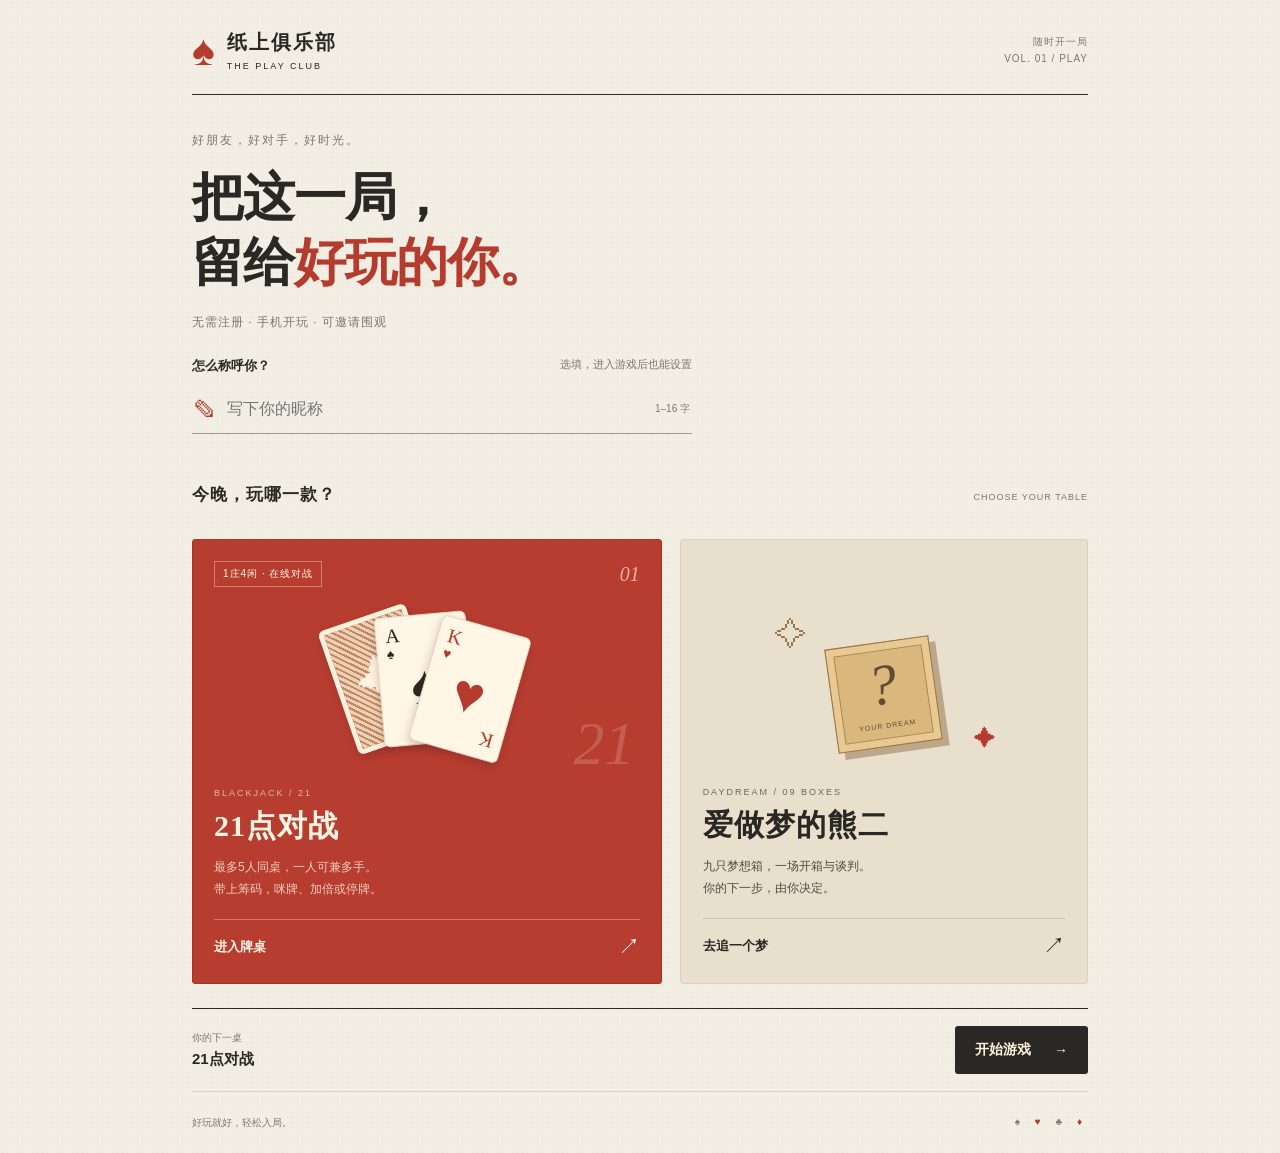
==== commit ec5bad97: "Add blackjack chips, double, surrender, squeeze and secure dealer handoff" ====
--- a/index.html
+++ b/index.html
@@ -7,7 +7,7 @@
 <section class="intro"><p class="eyebrow">好朋友，好对手，好时光。</p><h1>把这一局，<br>留给<span>好玩的你。</span></h1><p class="intro-note">无需注册 · 手机开玩 · 可邀请围观</p></section>
 <section class="identity" aria-label="你的昵称"><label for="hallName">怎么称呼你？<small>选填，进入游戏后也能设置</small></label><div class="name-field"><span aria-hidden="true">✎</span><input id="hallName" maxlength="32" autocomplete="nickname" placeholder="写下你的昵称" aria-describedby="nameFeedback"><span class="name-limit">1–16 字</span></div><p id="nameFeedback" role="status" aria-live="polite"></p></section>
 <section class="games" aria-labelledby="gamesTitle"><div class="section-title"><h2 id="gamesTitle">今晚，玩哪一款？</h2><span>CHOOSE YOUR TABLE</span></div>
-<a class="game-card blackjack" href="blackjack.html" data-game="blackjack"><div class="card-heading"><span class="game-tag">1庄4闲 · 在线对战</span><span class="card-number">01</span></div><div class="playing-cards" aria-hidden="true"><div class="paper-card card-back"><span>✦</span></div><div class="paper-card ace"><b>A<small>♠</small></b><span>♠</span><i>A</i></div><div class="paper-card king"><b>K<small>♥</small></b><span>♥</span><i>K</i></div><span class="twenty-one">21</span></div><div class="game-copy"><p class="game-kicker">BLACKJACK / 21</p><h3>21点对战</h3><p>最多5人同桌，一人可兼多手。<br>要牌或停牌，这一手你来定。</p><span class="game-link">进入牌桌 <b aria-hidden="true">↗</b></span></div></a>
+<a class="game-card blackjack" href="blackjack.html" data-game="blackjack"><div class="card-heading"><span class="game-tag">1庄4闲 · 在线对战</span><span class="card-number">01</span></div><div class="playing-cards" aria-hidden="true"><div class="paper-card card-back"><span>✦</span></div><div class="paper-card ace"><b>A<small>♠</small></b><span>♠</span><i>A</i></div><div class="paper-card king"><b>K<small>♥</small></b><span>♥</span><i>K</i></div><span class="twenty-one">21</span></div><div class="game-copy"><p class="game-kicker">BLACKJACK / 21</p><h3>21点对战</h3><p>最多5人同桌，一人可兼多手。<br>带上筹码，咪牌、加倍或停牌。</p><span class="game-link">进入牌桌 <b aria-hidden="true">↗</b></span></div></a>
 <a class="game-card dream" href="dream.html" data-game="dream"><div class="dream-art" aria-hidden="true"><span class="dream-spark">✧</span><div class="dream-box"><b>?</b><span>YOUR DREAM</span></div><span class="dream-star">✦</span></div><div class="game-copy"><p class="game-kicker">DAYDREAM / 09 BOXES</p><h3>爱做梦的熊二</h3><p>九只梦想箱，一场开箱与谈判。<br>你的下一步，由你决定。</p><span class="game-link">去追一个梦 <b aria-hidden="true">↗</b></span></div></a>
 </section>
 <section class="quick-start" aria-label="快速开始"><div><small>你的下一桌</small><strong id="recentGame">21点对战</strong></div><a id="startGame" href="blackjack.html">开始游戏 <span aria-hidden="true">→</span></a></section>
